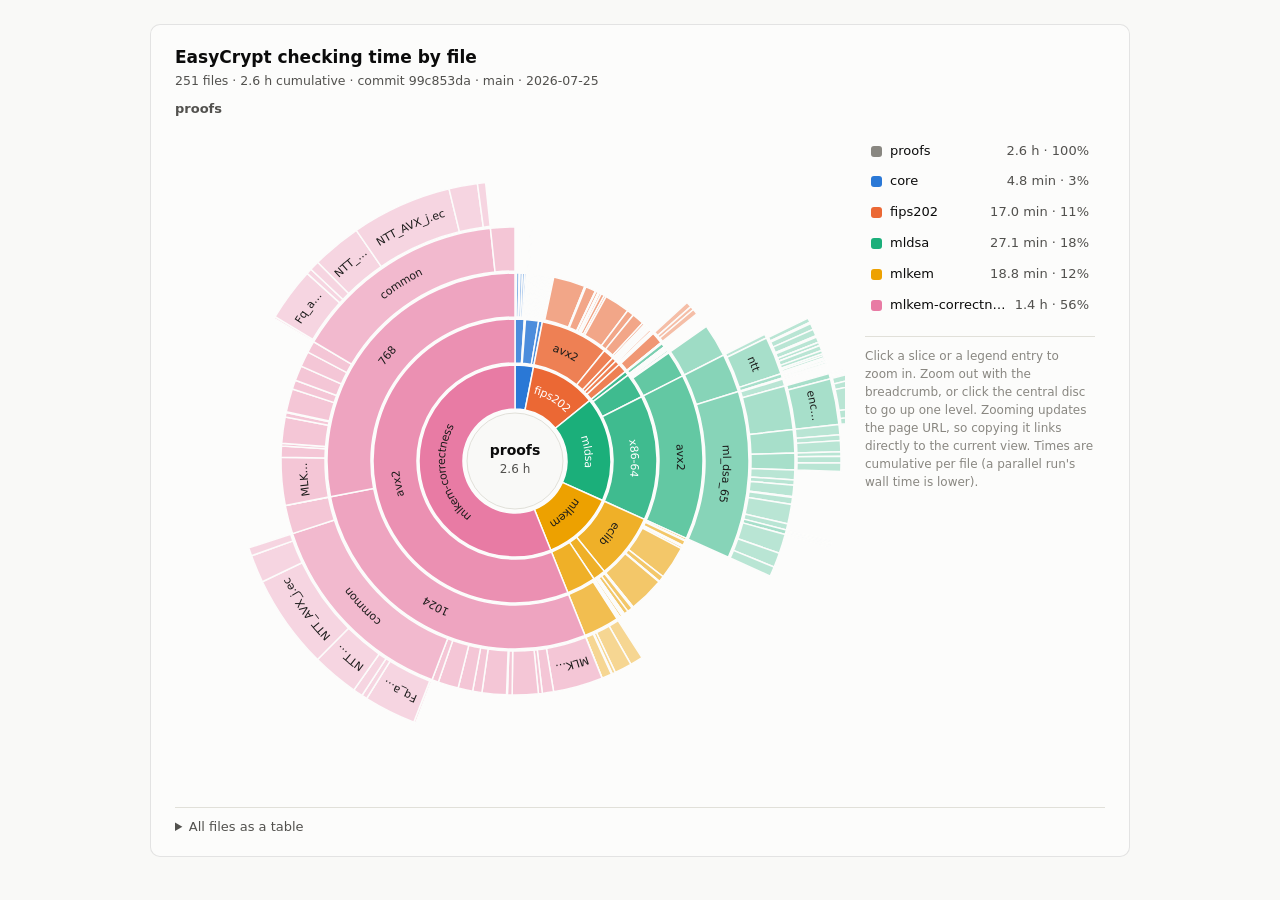
==== index.html @ 25457c64 "timing: center labels no longer block the click" ====
<!doctype html>
<html lang="en">
<head>
<meta charset="utf-8">
<meta name="viewport" content="width=device-width, initial-scale=1">
<title>EasyCrypt checking time</title>
<style>
  :root {
    color-scheme: light;
    --surface-1: #fcfcfb; --page: #f9f9f7;
    --text-primary: #0b0b0b; --text-secondary: #52514e; --muted: #898781;
    --hairline: #e1e0d9; --ring: rgba(11,11,11,.10);
  }
  @media (prefers-color-scheme: dark) {
    :root:where(:not([data-theme="light"])) {
      color-scheme: dark;
      --surface-1: #1a1a19; --page: #0d0d0d;
      --text-primary: #fff; --text-secondary: #c3c2b7; --muted: #898781;
      --hairline: #2c2c2a; --ring: rgba(255,255,255,.10);
    }
  }
  :root[data-theme="dark"] {
    color-scheme: dark;
    --surface-1: #1a1a19; --page: #0d0d0d;
    --text-primary: #fff; --text-secondary: #c3c2b7; --muted: #898781;
    --hairline: #2c2c2a; --ring: rgba(255,255,255,.10);
  }
  * { box-sizing: border-box; margin: 0; }
  body {
    background: var(--page); color: var(--text-primary);
    font: 14px/1.45 system-ui, -apple-system, "Segoe UI", sans-serif;
    padding: 24px; display: flex; flex-direction: column; align-items: center;
  }
  .card {
    background: var(--surface-1); border: 1px solid var(--ring);
    border-radius: 10px; padding: 20px 24px; max-width: 980px; width: 100%;
  }
  h1 { font-size: 17px; font-weight: 600; }
  .sub { color: var(--text-secondary); font-size: 12.5px; margin-top: 2px; }
  .layout { display: flex; gap: 20px; flex-wrap: wrap; align-items: flex-start;
            justify-content: center; margin-top: 12px; }
  #chart { flex: 1 1 560px; max-width: 660px; }
  svg { width: 100%; height: auto; display: block; }
  .legend { flex: 0 0 230px; display: flex; flex-direction: column; gap: 6px;
            font-size: 13px; margin-top: 8px; }
  .legend .row { display: flex; align-items: center; gap: 8px; cursor: pointer;
                 padding: 3px 6px; border-radius: 6px; }
  .legend .row:hover { background: color-mix(in srgb, var(--text-primary) 6%, transparent); }
  .legend .sw { width: 11px; height: 11px; border-radius: 3px; flex: none; }
  .legend .nm { flex: 1; color: var(--text-primary); overflow: hidden;
                text-overflow: ellipsis; white-space: nowrap; }
  .legend .tm { color: var(--text-secondary); font-variant-numeric: tabular-nums; }
  .legend .usage { color: var(--muted); font-size: 12px; margin-top: 12px;
                   line-height: 1.5; border-top: 1px solid var(--hairline);
                   padding-top: 10px; }
  #crumbs { font-size: 13px; margin-top: 10px; color: var(--muted); }
  #crumbs a { color: var(--text-primary); cursor: pointer; text-decoration: none; }
  #crumbs a:hover { text-decoration: underline; }
  #crumbs .here { color: var(--text-secondary); font-weight: 600; }
  #tip {
    position: fixed; pointer-events: none; display: none; z-index: 10;
    background: var(--surface-1); color: var(--text-primary);
    border: 1px solid var(--ring); border-radius: 8px;
    box-shadow: 0 4px 16px rgba(0,0,0,.18);
    padding: 7px 10px; font-size: 12.5px; max-width: 380px;
  }
  #tip .p { color: var(--text-secondary); word-break: break-all; }
  #tip .v { font-weight: 600; font-variant-numeric: tabular-nums; }
  path.arc { cursor: pointer; }
  path.arc:hover { filter: brightness(1.08); }
  text.albl { pointer-events: none; fill: #fff; font-size: 11px;
              dominant-baseline: central; }
  text.center-t { fill: var(--text-primary); font-weight: 600;
                  pointer-events: none; }
  text.center-s { fill: var(--text-secondary); font-size: 12px;
                  pointer-events: none; }
  details { margin-top: 16px; border-top: 1px solid var(--hairline); padding-top: 10px; }
  summary { cursor: pointer; color: var(--text-secondary); font-size: 13px; }
  table { border-collapse: collapse; margin-top: 8px; width: 100%; font-size: 12.5px; }
  th, td { text-align: left; padding: 3px 10px 3px 0; border-bottom: 1px solid var(--hairline); }
  th { color: var(--muted); font-weight: 500; }
  td.n { text-align: right; font-variant-numeric: tabular-nums; }
  th.n { text-align: right; }
</style>
</head>
<body>
<div class="card">
  <h1>EasyCrypt checking time by file</h1>
  <div class="sub" id="subtitle"></div>
  <div id="crumbs"></div>
  <div class="layout">
    <div id="chart"></div>
    <div class="legend" id="legend"></div>
  </div>
  <details><summary>All files as a table</summary>
    <table id="tbl"><thead><tr>
      <th>file</th><th class="n">seconds</th><th class="n">% of total</th>
    </tr></thead><tbody></tbody></table>
  </details>
</div>
<div id="tip"></div>
<script>
const DATA = {"meta": {"repo": "strub/jasmin-nist", "branch": "main", "commit": "99c853da", "run_id": 30148110527, "date": "2026-07-25T06:47:05Z", "files": 251, "total_seconds": 9237.4}, "tree": {"name": "proofs", "children": [{"name": "core", "children": [{"name": "eclib", "children": [{"name": "CircuitBindings.ec", "seconds": 7.3}, {"name": "CircuitBindingsExtra.ec", "seconds": 4.2}, {"name": "CoreUtils.ec", "seconds": 0.1}, {"name": "DistrExtra.ec", "seconds": 21.4}, {"name": "EclibExtra.ec", "seconds": 5.3}, {"name": "JArrayExtra.ec", "seconds": 1.2}, {"name": "JWordExtra.ec", "seconds": 18.8}, {"name": "JWordList.ec", "seconds": 17.7}, {"name": "JWord_extra.ec", "seconds": 14.5}, {"name": "ListExtra.ec", "seconds": 0.5}, {"name": "List_extra.ec", "seconds": 1.3}, {"name": "W16extra.ec", "seconds": 2.6}, {"name": "W8extra.ec", "seconds": 1.9}, {"name": "xof.ec", "seconds": 0.3}]}, {"name": "stdlib", "children": [{"name": "algebra", "children": [{"name": "MaxBigop.eca", "seconds": 0.5}, {"name": "PolyReduceZpCentered.ec", "seconds": 6.2}, {"name": "TypeWithBot.eca", "seconds": 0.1}, {"name": "ZModPCentered.ec", "seconds": 4.2}]}, {"name": "datatypes", "children": [{"name": "Nneg.ec", "seconds": 0.6}]}]}, {"name": "xarrays", "children": [{"name": "XArray1024.ec", "seconds": 5.4}, {"name": "XArray1088.ec", "seconds": 4.2}, {"name": "XArray1152.ec", "seconds": 3.4}, {"name": "XArray128.ec", "seconds": 6.0}, {"name": "XArray1408.ec", "seconds": 2.9}, {"name": "XArray1410.ec", "seconds": 4.7}, {"name": "XArray1536.ec", "seconds": 3.5}, {"name": "XArray1568.ec", "seconds": 4.2}, {"name": "XArray16.ec", "seconds": 5.1}, {"name": "XArray160.ec", "seconds": 5.9}, {"name": "XArray2048.ec", "seconds": 4.1}, {"name": "XArray24.ec", "seconds": 4.2}, {"name": "XArray25.ec", "seconds": 3.5}, {"name": "XArray256.ec", "seconds": 7.6}, {"name": "XArray32.ec", "seconds": 5.5}, {"name": "XArray320.ec", "seconds": 4.8}, {"name": "XArray384.ec", "seconds": 4.7}, {"name": "XArray4.ec", "seconds": 4.8}, {"name": "XArray40.ec", "seconds": 3.5}, {"name": "XArray416.ec", "seconds": 5.0}, {"name": "XArray48.ec", "seconds": 5.0}, {"name": "XArray5.ec", "seconds": 3.4}, {"name": "XArray5120.ec", "seconds": 2.9}, {"name": "XArray56.ec", "seconds": 4.0}, {"name": "XArray6.ec", "seconds": 3.3}, {"name": "XArray640.ec", "seconds": 4.7}, {"name": "XArray7.ec", "seconds": 3.4}, {"name": "XArray768.ec", "seconds": 5.4}, {"name": "XArray7680.ec", "seconds": 3.4}, {"name": "XArray8.ec", "seconds": 4.4}, {"name": "XArray960.ec", "seconds": 4.9}]}, {"name": "xwords", "children": [{"name": "XWord10.ec", "seconds": 3.2}, {"name": "XWord11.ec", "seconds": 3.6}, {"name": "XWord12.ec", "seconds": 3.6}, {"name": "XWord128.ec", "seconds": 3.4}, {"name": "XWord13.ec", "seconds": 3.4}, {"name": "XWord20.ec", "seconds": 3.5}, {"name": "XWord256.ec", "seconds": 3.4}, {"name": "XWord4.ec", "seconds": 3.5}, {"name": "XWord5.ec", "seconds": 3.5}, {"name": "XWord512.ec", "seconds": 4.8}, {"name": "XWord64.ec", "seconds": 3.4}]}]}, {"name": "fips202", "children": [{"name": "avx2", "children": [{"name": "Avx2_extra.ec", "seconds": 4.4}, {"name": "Keccak1600_avx2.ec", "seconds": 9.2}, {"name": "Keccak1600_avx2x4.ec", "seconds": 6.2}, {"name": "Keccak1600_fixedsizes_avx2.ec", "seconds": 253.3}, {"name": "Keccak1600_fixedsizes_avx2x4.ec", "seconds": 9.2}, {"name": "Keccak1600_updstate_avx2.ec", "seconds": 81.6}, {"name": "Keccak1600_updstate_avx2x4.ec", "seconds": 5.4}, {"name": "Keccakf1600_avx2.ec", "seconds": 18.9}, {"name": "Keccakf1600_avx2x4.ec", "seconds": 11.0}, {"name": "Keccakf1600_avx2x4_generic.ec", "seconds": 15.8}, {"name": "Keccakf1600_avx2x4_native.ec", "seconds": 26.6}, {"name": "Keccakf1600_avx2x4_orig.ec", "seconds": 16.4}, {"name": "kck_abs_bindings.ec", "seconds": 201.9}, {"name": "kck_bindings.ec", "seconds": 55.2}]}, {"name": "common", "children": [{"name": "Keccak1600_subreadwrite.ec", "seconds": 96.6}, {"name": "keccak_bindings.ec", "seconds": 18.6}]}, {"name": "extracted", "children": [{"name": "Keccak1600_Jazz.ec", "seconds": 2.2}, {"name": "Keccak1600_Jazz_ASIZE.ec", "seconds": 2.3}, {"name": "Keccak1600_fixedsizes_avx2_checkXtr.ec", "seconds": 8.9}, {"name": "Keccak1600_fixedsizes_avx2x4_checkXtr.ec", "seconds": 9.2}, {"name": "Keccak1600_fixedsizes_ref_checkXtr.ec", "seconds": 5.7}, {"name": "Keccak1600_subreadwrite_checkXtr.ec", "seconds": 3.7}, {"name": "Keccak1600_updstate_avx2_checkXtr.ec", "seconds": 5.8}, {"name": "Keccak1600_updstate_avx2x4_checkXtr.ec", "seconds": 7.7}]}, {"name": "ref", "children": [{"name": "Keccak1600_fixedsizes_ref.ec", "seconds": 5.7}, {"name": "Keccak1600_ref.ec", "seconds": 3.8}, {"name": "Keccakf1600.ec", "seconds": 2.9}, {"name": "Keccakf1600_basic.ec", "seconds": 16.0}, {"name": "Keccakf1600_opt.ec", "seconds": 10.1}, {"name": "Keccakf1600_ref.ec", "seconds": 10.1}]}, {"name": "spec", "children": [{"name": "FIPS202_Keccakf1600.ec", "seconds": 1.4}, {"name": "FIPS202_SHA3.ec", "seconds": 1.4}, {"name": "Keccak1600_arrays.ec", "seconds": 1.2}, {"name": "properties", "children": [{"name": "FIPS202_SHA3_Spec.ec", "seconds": 36.0}, {"name": "Keccak1600_Spec.ec", "seconds": 24.2}, {"name": "Keccakf1600_Spec.ec", "seconds": 34.1}]}]}]}, {"name": "mldsa", "children": [{"name": "eclib", "children": [{"name": "ArrayExtra.ec", "seconds": 1.1}, {"name": "CircuitBindings.ec", "seconds": 6.4}, {"name": "CoreUtils.ec", "seconds": 0.1}, {"name": "JArrayExtra.ec", "seconds": 1.1}, {"name": "JWordExtra.ec", "seconds": 32.9}, {"name": "ListExtra.ec", "seconds": 0.5}, {"name": "bindings.ec", "seconds": 3.3}, {"name": "xof.ec", "seconds": 0.3}]}, {"name": "spec", "children": [{"name": "Conversion.ec", "seconds": 4.2}, {"name": "GFq.ec", "seconds": 2.1}, {"name": "MLDSA.ec", "seconds": 4.4}, {"name": "MLDSA_SP.ec", "seconds": 3.8}, {"name": "MLDSA_W32_Rep.ec", "seconds": 6.9}, {"name": "Parameters.ec", "seconds": 2.0}, {"name": "Rq.ec", "seconds": 2.7}, {"name": "Sampling.ec", "seconds": 3.6}, {"name": "Serialization.ec", "seconds": 14.6}, {"name": "Symmetric.ec", "seconds": 3.5}, {"name": "VecMat.ec", "seconds": 5.9}, {"name": "properties", "children": [{"name": "ZqRounding.eca", "seconds": 210.7}]}]}, {"name": "x86-64", "children": [{"name": "avx2", "children": [{"name": "common", "children": [{"name": "avx2red.ec", "seconds": 21.9}, {"name": "ntt", "children": [{"name": "crspoly.ec", "seconds": 2.0}, {"name": "fnttalg.ec", "seconds": 20.7}, {"name": "fnttalgcorrect.ec", "seconds": 6.8}, {"name": "fnttcorrect.ec", "seconds": 28.2}, {"name": "inttalg.ec", "seconds": 31.1}, {"name": "inttalgcorrect.ec", "seconds": 7.0}, {"name": "inttcorrect.ec", "seconds": 24.6}, {"name": "listred.ec", "seconds": 0.9}, {"name": "nttalg.ec", "seconds": 15.2}, {"name": "nttlogspec.ec", "seconds": 0.7}, {"name": "nttpoly.ec", "seconds": 22.9}, {"name": "nttspec.ec", "seconds": 15.7}, {"name": "nttzetas.ec", "seconds": 9.0}, {"name": "pwmulcorrect.ec", "seconds": 10.1}, {"name": "pwmultest.ec", "seconds": 7.7}]}, {"name": "sample", "children": [{"name": "agree.ec", "seconds": 2.1}, {"name": "errshuffle.ec", "seconds": 7.4}, {"name": "prefixarray.ec", "seconds": 1.8}, {"name": "rejstream.ec", "seconds": 2.6}, {"name": "sha3x4.ec", "seconds": 7.5}, {"name": "warraypack.ec", "seconds": 1.8}]}]}, {"name": "ml_dsa_65", "children": [{"name": "arithmetic", "children": [{"name": "rounding.ec", "seconds": 6.1}]}, {"name": "column_vector.ec", "seconds": 38.0}, {"name": "common", "children": [{"name": "arithmetic", "children": [{"name": "common_invert_ntt.ec", "seconds": 6.1}, {"name": "common_modular.ec", "seconds": 6.3}, {"name": "common_ntt.ec", "seconds": 5.8}, {"name": "common_rounding.ec", "seconds": 6.2}]}, {"name": "encoding", "children": [{"name": "s1.ec", "seconds": 25.9}, {"name": "s2.ec", "seconds": 26.2}, {"name": "signature.ec", "seconds": 95.7}, {"name": "t0.ec", "seconds": 36.3}, {"name": "t1.ec", "seconds": 25.2}]}]}, {"name": "coresamplers", "children": [{"name": "Aexpand.ec", "seconds": 47.0}, {"name": "Mexpand.ec", "seconds": 26.3}, {"name": "Sexpand.ec", "seconds": 50.0}]}, {"name": "encoding", "children": [{"name": "commitment.ec", "seconds": 20.3}, {"name": "error_polynomial.ec", "seconds": 30.8}, {"name": "gamma1.ec", "seconds": 38.3}]}, {"name": "hashing.ec", "seconds": 52.2}, {"name": "hashing_4x.ec", "seconds": 27.6}, {"name": "keygen.ec", "seconds": 61.0}, {"name": "ml_dsa_65_avx2.ec", "seconds": 3.5}, {"name": "mldsa_65_prelude.ec", "seconds": 37.2}, {"name": "polynomial.ec", "seconds": 104.3}, {"name": "row_vector.ec", "seconds": 32.5}, {"name": "sample", "children": [{"name": "challenge.ec", "seconds": 6.1}, {"name": "error_vectors.ec", "seconds": 6.1}, {"name": "mask.ec", "seconds": 6.1}, {"name": "matrix_A.ec", "seconds": 6.0}]}, {"name": "sign.ec", "seconds": 103.7}, {"name": "sign_norm_checks.ec", "seconds": 77.3}, {"name": "verify.ec", "seconds": 52.0}]}]}]}]}, {"name": "mlkem", "children": [{"name": "eclib", "children": [{"name": "AVX2_Ops.ec", "seconds": 17.5}, {"name": "Fastexp.ec", "seconds": 1.3}, {"name": "For.ec", "seconds": 1.1}, {"name": "IntDiv_extra.ec", "seconds": 2.6}, {"name": "Jcheck.ec", "seconds": 0.8}, {"name": "MLKEMFCLib.ec", "seconds": 38.7}, {"name": "Montgomery.ec", "seconds": 12.4}, {"name": "Montgomery16.ec", "seconds": 15.6}, {"name": "NTTAlgebra.ec", "seconds": 262.1}, {"name": "NTT_Fq.ec", "seconds": 46.4}, {"name": "barrett_mlkem_general.ec", "seconds": 2.3}, {"name": "mlkem_bindings.ec", "seconds": 3.4}, {"name": "mlkem_filters.ec", "seconds": 282.0}]}, {"name": "security", "children": [{"name": "FLPRG.eca", "seconds": 0.1}, {"name": "FO_MLKEM.ec", "seconds": 12.1}, {"name": "FO_TT.ec", "seconds": 41.4}, {"name": "FO_UU.ec", "seconds": 34.0}, {"name": "KEM_ROM.ec", "seconds": 1.0}, {"name": "MLWE.ec", "seconds": 8.1}, {"name": "MLWE_PKE.ec", "seconds": 11.0}, {"name": "MLWE_PKE_Basic.ec", "seconds": 4.2}, {"name": "MLWE_PKE_Hash.ec", "seconds": 17.9}, {"name": "PKE_ROM.ec", "seconds": 2.5}]}, {"name": "spec", "children": [{"name": "GFq.ec", "seconds": 0.8}, {"name": "KPKE.ec", "seconds": 3.0}, {"name": "MLKEM.ec", "seconds": 3.1}, {"name": "Parameters.ec", "seconds": 0.7}, {"name": "Rq.ec", "seconds": 3.2}, {"name": "Sampling.ec", "seconds": 3.0}, {"name": "Serialization.ec", "seconds": 3.2}, {"name": "Symmetric.ec", "seconds": 3.0}, {"name": "VecMat.ec", "seconds": 4.4}, {"name": "properties", "children": [{"name": "Correctness.ec", "seconds": 81.7}, {"name": "EncDecCorrectness.ec", "seconds": 110.6}, {"name": "InnerPKE_Op.ec", "seconds": 20.8}, {"name": "MLKEMLib.ec", "seconds": 6.1}, {"name": "MLKEMSecurity.ec", "seconds": 63.1}]}]}]}, {"name": "mlkem-correctness", "children": [{"name": "avx2", "children": [{"name": "1024", "children": [{"name": "MLKEM1024_prelude.ec", "seconds": 0.4}, {"name": "MLKEM_InnerPKE_avx2_new.ec", "seconds": 316.7}, {"name": "MLKEM_KEM_avx2.ec", "seconds": 71.8}, {"name": "MLKEM_PolyVec_avx2.ec", "seconds": 24.6}, {"name": "MLKEM_PolyVec_avx2_circuit.ec", "seconds": 165.5}, {"name": "MLKEM_Poly_avx2_circuit_1024.ec", "seconds": 30.1}, {"name": "MLKEM_W16_Rep.ec", "seconds": 5.2}, {"name": "MLKEM_avx2_equivs.ec", "seconds": 0.1}, {"name": "MLKEM_genmatrix_avx2.ec", "seconds": 155.4}, {"name": "MLKEM_getnoise_avx2.ec", "seconds": 59.0}, {"name": "MLKEM_keccak_avx2.ec", "seconds": 93.5}, {"name": "NTT_avx2.ec", "seconds": 129.4}, {"name": "circuit_sem_1024.ec", "seconds": 42.5}, {"name": "common", "children": [{"name": "Fq.ec", "seconds": 10.3}, {"name": "Fq_avx2.ec", "seconds": 277.1}, {"name": "MLKEM_Poly_avx2.ec", "seconds": 29.6}, {"name": "MLKEM_Poly_avx2_circuit.ec", "seconds": 51.3}, {"name": "NTT_AVX_Fq.ec", "seconds": 249.4}, {"name": "NTT_AVX_j.ec", "seconds": 503.3}, {"name": "NTT_avx2_poly.ec", "seconds": 147.6}, {"name": "circuit_semantics.ec", "seconds": 43.7}]}, {"name": "mlkem_filters_bridge.ec", "seconds": 182.6}]}, {"name": "768", "children": [{"name": "MLKEM768_prelude.ec", "seconds": 0.4}, {"name": "MLKEM_InnerPKE_avx2_new.ec", "seconds": 304.0}, {"name": "MLKEM_KEM_avx2.ec", "seconds": 71.8}, {"name": "MLKEM_PolyVec_avx2.ec", "seconds": 16.7}, {"name": "MLKEM_PolyVec_avx2_circuit.ec", "seconds": 166.6}, {"name": "MLKEM_Poly_avx2_circuit_768.ec", "seconds": 28.5}, {"name": "MLKEM_W16_Rep.ec", "seconds": 5.1}, {"name": "MLKEM_avx2_equivs.ec", "seconds": 0.1}, {"name": "MLKEM_genmatrix_avx2.ec", "seconds": 147.5}, {"name": "MLKEM_getnoise_avx2.ec", "seconds": 58.3}, {"name": "MLKEM_keccak_avx2.ec", "seconds": 96.4}, {"name": "NTT_avx2.ec", "seconds": 97.9}, {"name": "circuit_sem_768.ec", "seconds": 74.3}, {"name": "common", "children": [{"name": "Fq.ec", "seconds": 10.2}, {"name": "Fq_avx2.ec", "seconds": 283.1}, {"name": "MLKEM_Poly_avx2.ec", "seconds": 29.1}, {"name": "MLKEM_Poly_avx2_circuit.ec", "seconds": 51.4}, {"name": "NTT_AVX_Fq.ec", "seconds": 263.4}, {"name": "NTT_AVX_j.ec", "seconds": 536.2}, {"name": "NTT_avx2_poly.ec", "seconds": 151.8}, {"name": "circuit_semantics.ec", "seconds": 43.3}]}, {"name": "mlkem_filters_bridge.ec", "seconds": 154.6}]}]}]}]}};

/* ---- palette: categorical slot per top-level directory (validated) ---- */
const LIGHT = ["#2a78d6", "#eb6834", "#1baf7a", "#eda100", "#e87ba4",
               "#008300", "#4a3aa7", "#e34948"];
const DARK  = ["#3987e5", "#d95926", "#199e70", "#c98500", "#d55181",
               "#008300", "#9085e9", "#e66767"];
const isDark = () => {
  const t = document.documentElement.dataset.theme;
  if (t) return t === "dark";
  return matchMedia("(prefers-color-scheme: dark)").matches;
};

/* ---- hierarchy ---- */
function annotate(node, depth, path) {
  node.depth = depth;
  node.path = path;
  if (node.children) {
    node.seconds = 0;
    for (const c of node.children)
      node.seconds += annotate(c, depth + 1, path ? path + "/" + c.name : c.name).seconds;
  }
  return node;
}
const root = annotate(DATA.tree, 0, "");
const families = root.children.map(c => c.name);
const famColor = name => {
  const pal = isDark() ? DARK : LIGHT;
  return pal[families.indexOf(name) % pal.length];
};

/* shade a hex toward the surface by t in [0,1] (depth fade) */
function shade(hex, t) {
  const s = isDark() ? [26, 26, 25] : [252, 252, 251];
  const c = [1, 3, 5].map(i => parseInt(hex.slice(i, i + 2), 16));
  return "#" + c.map((v, i) =>
    Math.round(v + (s[i] - v) * t).toString(16).padStart(2, "0")).join("");
}

/* label ink for a given arc fill: dark on pale, white on saturated */
function inkFor(hex) {
  const [r, g, b] = [1, 3, 5].map(i => parseInt(hex.slice(i, i + 2), 16));
  return 0.299 * r + 0.587 * g + 0.114 * b > 150 ? "#1a1a19" : "#ffffff";
}

/* ---- layout ---- */
const W = 660, CX = W / 2, R0 = 52, RING = 46;
let zoomRoot = root;

/* zooming goes through the URL hash: #<path> deep-links a sub-category,
   and back/forward navigate the zoom history */
function zoomTo(node) {
  const target = node === root ? "" : node.path;
  if (decodeURIComponent(location.hash.replace(/^#/, "")) === target) return;
  location.hash = target;   /* fires hashchange, which renders */
}
function applyHash() {
  const h = decodeURIComponent(location.hash.replace(/^#/, ""));
  let node = root;
  if (h)
    for (const seg of h.split("/")) {
      const next = (node.children || []).find(k => k.name === seg);
      if (!next) { node = root; break; }
      node = next;
    }
  zoomRoot = node.children ? node : root;
  render();
}
window.addEventListener("hashchange", applyHash);
let maxDepth = 0;
(function md(n) { maxDepth = Math.max(maxDepth, n.depth); (n.children || []).forEach(md); })(root);

function fmt(s) {
  if (s >= 3600) return (s / 3600).toFixed(1) + " h";
  if (s >= 60) return (s / 60).toFixed(1) + " min";
  return s.toFixed(1) + " s";
}

function arcPath(a0, a1, r0, r1) {
  const p = (a, r) => [CX + r * Math.sin(a), CX - r * Math.cos(a)];
  const large = a1 - a0 > Math.PI ? 1 : 0;
  const [x0, y0] = p(a0, r0), [x1, y1] = p(a1, r0),
        [x2, y2] = p(a1, r1), [x3, y3] = p(a0, r1);
  return `M${x0},${y0}A${r0},${r0} 0 ${large} 1 ${x1},${y1}` +
         `L${x2},${y2}A${r1},${r1} 0 ${large} 0 ${x3},${y3}Z`;
}

const svgNS = "http://www.w3.org/2000/svg";
const el = (t, at) => {
  const e = document.createElementNS(svgNS, t);
  for (const k in at) e.setAttribute(k, at[k]);
  return e;
};

function render() {
  const chart = document.getElementById("chart");
  chart.innerHTML = "";
  const H = W;
  const svg = el("svg", { viewBox: `0 0 ${W} ${H}`, role: "img",
                          "aria-label": "sunburst of checking time" });

  let labelId = 0;
  const labels = [];
  const tip = document.getElementById("tip");
  const total = root.seconds, zTotal = zoomRoot.seconds;

  function famOf(n) {
    let p = n.path.split("/")[0];
    return p || n.name;
  }

  function draw(node, a0, a1, ring) {
    if (node !== zoomRoot) {
      const r0 = R0 + ring * RING, r1 = r0 + RING - 2;
      const base = famColor(famOf(node));
      const rel = node.depth - zoomRoot.depth;
      const t = Math.min(0.62, 0.16 * (rel - 1));
      const fill = node.children ? shade(base, t) : shade(base, Math.min(0.7, t + 0.10));
      const path = el("path", {
        d: arcPath(a0, a1, r0, r1), fill, class: "arc",
        stroke: "var(--surface-1)", "stroke-width": "1.5",
      });
      path.addEventListener("mousemove", ev => {
        tip.style.display = "block";
        tip.style.left = Math.min(innerWidth - 380, ev.clientX + 14) + "px";
        tip.style.top = (ev.clientY + 14) + "px";
        tip.innerHTML =
          `<div class="p">${node.path}${node.children ? "/" : ""}</div>` +
          `<div><span class="v">${fmt(node.seconds)}</span>` +
          ` — ${(100 * node.seconds / total).toFixed(1)}% of total` +
          (zoomRoot !== root ? `, ${(100 * node.seconds / zTotal).toFixed(1)}% of ${zoomRoot.name}` : "") +
          `</div>`;
      });
      path.addEventListener("mouseleave", () => tip.style.display = "none");
      path.addEventListener("click", () => {
        if (node.children) zoomTo(node);
      });
      svg.appendChild(path);

      /* direct label following the arc's curve, one consistent (clockwise)
         reading direction for every label (directories and files alike) */
      const span = a1 - a0, rm = (r0 + r1) / 2, arcLen = span * rm;
      if (arcLen > 34) {
        const p = (a, r) => [CX + r * Math.sin(a), CX - r * Math.cos(a)];
        const large = span > Math.PI ? 1 : 0;
        const [xs, ys] = p(a0, rm);
        const [xe, ye] = p(a1, rm);
        const id = "lbl" + (labelId++);
        const guide = el("path", {
          id, fill: "none",
          d: `M${xs},${ys}A${rm},${rm} 0 ${large} 1 ${xe},${ye}`,
        });
        svg.appendChild(guide);
        const txt = el("text", { class: "albl" });
        txt.style.fill = inkFor(fill);
        const tp = el("textPath", { href: "#" + id, startOffset: "50%",
                                    "text-anchor": "middle" });
        tp.textContent = node.name;
        txt.appendChild(tp);
        svg.appendChild(txt);
        labels.push({ txt, tp, name: node.name, room: arcLen - 8 });
      }
    }
    if (node.children) {
      let a = a0;
      for (const c of node.children) {
        const sw = (a1 - a0) * (c.seconds / node.seconds || 0);
        draw(c, a, a + sw, node === zoomRoot ? 0 : ring + 1);
        a += sw;
      }
    }
  }
  draw(zoomRoot, 0, 2 * Math.PI, -1);

  /* center: current root + zoom out */
  const c = el("circle", { cx: CX, cy: CX, r: R0 - 4, fill: "var(--page)",
                           stroke: "var(--hairline)" });
  c.style.cursor = zoomRoot === root ? "default" : "pointer";
  c.addEventListener("click", () => {
    if (zoomRoot !== root) {
      let up = root;
      const parts = zoomRoot.path.split("/"); parts.pop();
      for (const p of parts) up = up.children.find(k => k.name === p) || up;
      zoomTo(zoomRoot.path.includes("/") ? up : root);
    }
  });
  svg.appendChild(c);
  const t1 = el("text", { x: CX, y: CX - 6, class: "center-t", "text-anchor": "middle" });
  t1.textContent = zoomRoot.name;
  const t2 = el("text", { x: CX, y: CX + 12, class: "center-s", "text-anchor": "middle" });
  t2.textContent = fmt(zoomRoot.seconds);
  svg.appendChild(t1); svg.appendChild(t2);

  chart.appendChild(svg);

  /* fit pass: measure each label on its arc; trim to fit, drop if hopeless */
  for (const { txt, tp, name, room } of labels) {
    if (txt.getComputedTextLength() <= room) continue;
    let n = name.length;
    while (n > 2) {
      n--;
      tp.textContent = name.slice(0, n) + "…";
      if (txt.getComputedTextLength() <= room) break;
    }
    if (n <= 2) txt.remove();
  }

  /* breadcrumb: every ancestor is clickable */
  const cr = document.getElementById("crumbs");
  cr.innerHTML = "";
  const trail = [root];
  if (zoomRoot !== root) {
    let node = root;
    for (const p of zoomRoot.path.split("/")) {
      node = node.children.find(k => k.name === p);
      if (!node) break;
      trail.push(node);
    }
  }
  trail.forEach((node, i) => {
    if (i) cr.appendChild(document.createTextNode(" / "));
    if (node === zoomRoot) {
      const sp = document.createElement("span");
      sp.className = "here";
      sp.textContent = node.name;
      cr.appendChild(sp);
    } else {
      const a = document.createElement("a");
      a.textContent = node.name;
      a.addEventListener("click", () => zoomTo(node));
      cr.appendChild(a);
    }
  });

  /* legend */
  const lg = document.getElementById("legend");
  lg.innerHTML = "";
  {
    const row = document.createElement("div"); row.className = "row";
    row.innerHTML =
      `<span class="sw" style="background:var(--muted)"></span>` +
      `<span class="nm">${root.name}</span>` +
      `<span class="tm">${fmt(root.seconds)} · 100%</span>`;
    row.addEventListener("click", () => zoomTo(root));
    lg.appendChild(row);
  }
  for (const f of root.children) {
    const row = document.createElement("div"); row.className = "row";
    row.innerHTML =
      `<span class="sw" style="background:${famColor(f.name)}"></span>` +
      `<span class="nm">${f.name}</span>` +
      `<span class="tm">${fmt(f.seconds)} · ${(100 * f.seconds / total).toFixed(0)}%</span>`;
    row.addEventListener("click", () => zoomTo(f));
    lg.appendChild(row);
  }
  const usage = document.createElement("div");
  usage.className = "usage";
  usage.textContent =
    "Click a slice or a legend entry to zoom in. Zoom out with the " +
    "breadcrumb, or click the central disc to go up one level. Zooming " +
    "updates the page URL, so copying it links directly to the current " +
    "view. Times are cumulative per file (a parallel run's wall time is " +
    "lower).";
  lg.appendChild(usage);
}

/* subtitle from meta */
(function () {
  const m = DATA.meta || {};
  const bits = [];
  if (m.commit) bits.push(`commit ${m.commit}`);
  if (m.branch) bits.push(m.branch);
  if (m.date) bits.push(m.date.slice(0, 10));
  const n = (function cnt(x) {
    return x.children ? x.children.reduce((a, c) => a + cnt(c), 0) : 1; })(root);
  document.getElementById("subtitle").textContent =
    `${n} files · ${fmt(root.seconds)} cumulative` +
    (bits.length ? ` · ${bits.join(" · ")}` : "");
})();

/* table view (accessibility relief for low-contrast slots) */
(function () {
  const rows = [];
  (function walk(n) {
    if (n.children) n.children.forEach(walk);
    else rows.push(n);
  })(root);
  rows.sort((a, b) => b.seconds - a.seconds);
  const tb = document.querySelector("#tbl tbody");
  for (const r of rows) {
    const tr = document.createElement("tr");
    tr.innerHTML = `<td>${r.path}</td><td class="n">${r.seconds.toFixed(1)}</td>` +
                   `<td class="n">${(100 * r.seconds / root.seconds).toFixed(2)}</td>`;
    tb.appendChild(tr);
  }
})();

applyHash();
matchMedia("(prefers-color-scheme: dark)").addEventListener("change", render);
new MutationObserver(render).observe(document.documentElement,
  { attributes: true, attributeFilter: ["data-theme"] });
</script>
</body>
</html>
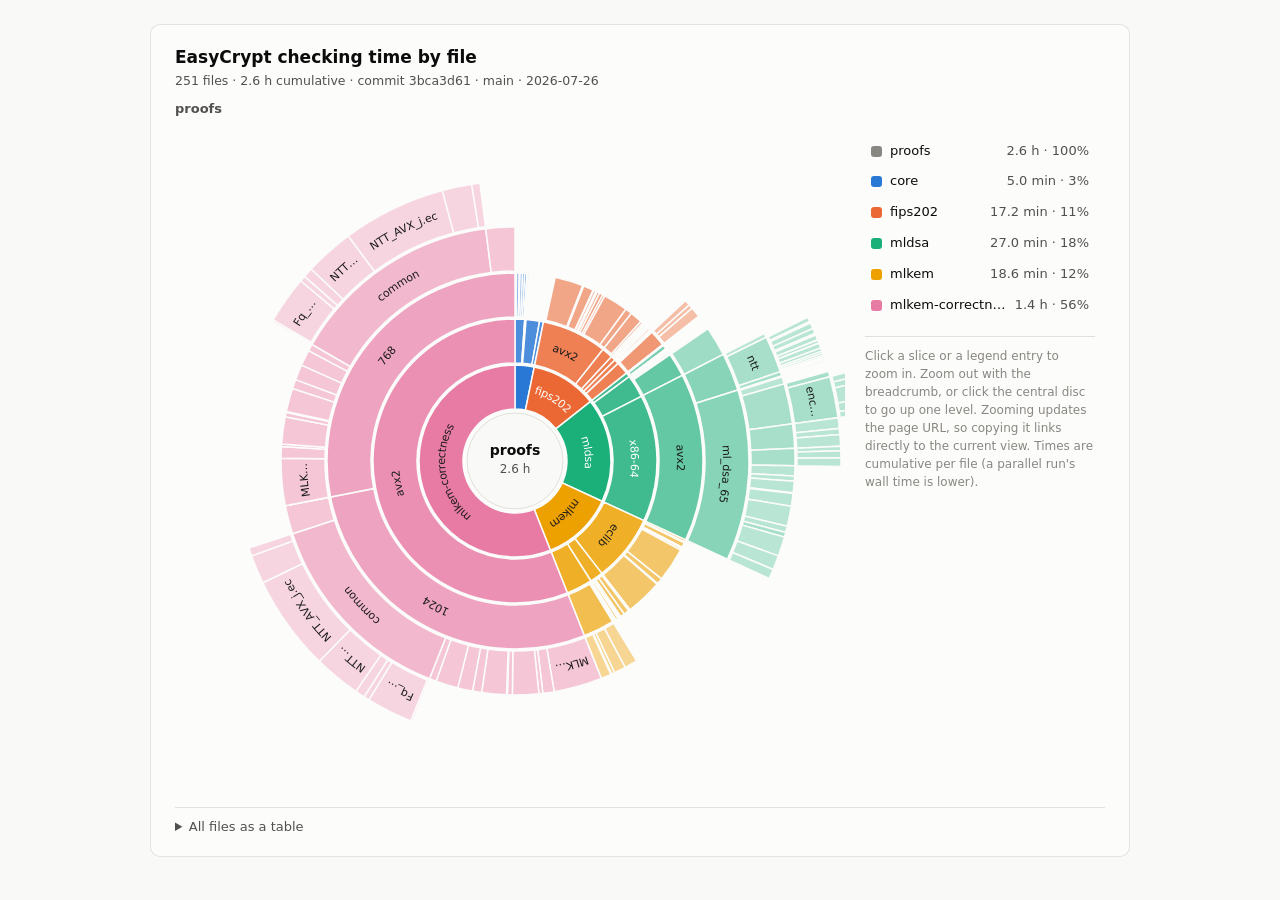
==== commit faa3aaf4: "timing: 3bca3d610738bcf066c5def67ead6c4f5249fcb1" ====
--- a/index.html
+++ b/index.html
@@ -100,7 +100,7 @@
 </div>
 <div id="tip"></div>
 <script>
-const DATA = {"meta": {"repo": "strub/jasmin-nist", "branch": "main", "commit": "99c853da", "run_id": 30148110527, "date": "2026-07-25T06:47:05Z", "files": 251, "total_seconds": 9237.4}, "tree": {"name": "proofs", "children": [{"name": "core", "children": [{"name": "eclib", "children": [{"name": "CircuitBindings.ec", "seconds": 7.3}, {"name": "CircuitBindingsExtra.ec", "seconds": 4.2}, {"name": "CoreUtils.ec", "seconds": 0.1}, {"name": "DistrExtra.ec", "seconds": 21.4}, {"name": "EclibExtra.ec", "seconds": 5.3}, {"name": "JArrayExtra.ec", "seconds": 1.2}, {"name": "JWordExtra.ec", "seconds": 18.8}, {"name": "JWordList.ec", "seconds": 17.7}, {"name": "JWord_extra.ec", "seconds": 14.5}, {"name": "ListExtra.ec", "seconds": 0.5}, {"name": "List_extra.ec", "seconds": 1.3}, {"name": "W16extra.ec", "seconds": 2.6}, {"name": "W8extra.ec", "seconds": 1.9}, {"name": "xof.ec", "seconds": 0.3}]}, {"name": "stdlib", "children": [{"name": "algebra", "children": [{"name": "MaxBigop.eca", "seconds": 0.5}, {"name": "PolyReduceZpCentered.ec", "seconds": 6.2}, {"name": "TypeWithBot.eca", "seconds": 0.1}, {"name": "ZModPCentered.ec", "seconds": 4.2}]}, {"name": "datatypes", "children": [{"name": "Nneg.ec", "seconds": 0.6}]}]}, {"name": "xarrays", "children": [{"name": "XArray1024.ec", "seconds": 5.4}, {"name": "XArray1088.ec", "seconds": 4.2}, {"name": "XArray1152.ec", "seconds": 3.4}, {"name": "XArray128.ec", "seconds": 6.0}, {"name": "XArray1408.ec", "seconds": 2.9}, {"name": "XArray1410.ec", "seconds": 4.7}, {"name": "XArray1536.ec", "seconds": 3.5}, {"name": "XArray1568.ec", "seconds": 4.2}, {"name": "XArray16.ec", "seconds": 5.1}, {"name": "XArray160.ec", "seconds": 5.9}, {"name": "XArray2048.ec", "seconds": 4.1}, {"name": "XArray24.ec", "seconds": 4.2}, {"name": "XArray25.ec", "seconds": 3.5}, {"name": "XArray256.ec", "seconds": 7.6}, {"name": "XArray32.ec", "seconds": 5.5}, {"name": "XArray320.ec", "seconds": 4.8}, {"name": "XArray384.ec", "seconds": 4.7}, {"name": "XArray4.ec", "seconds": 4.8}, {"name": "XArray40.ec", "seconds": 3.5}, {"name": "XArray416.ec", "seconds": 5.0}, {"name": "XArray48.ec", "seconds": 5.0}, {"name": "XArray5.ec", "seconds": 3.4}, {"name": "XArray5120.ec", "seconds": 2.9}, {"name": "XArray56.ec", "seconds": 4.0}, {"name": "XArray6.ec", "seconds": 3.3}, {"name": "XArray640.ec", "seconds": 4.7}, {"name": "XArray7.ec", "seconds": 3.4}, {"name": "XArray768.ec", "seconds": 5.4}, {"name": "XArray7680.ec", "seconds": 3.4}, {"name": "XArray8.ec", "seconds": 4.4}, {"name": "XArray960.ec", "seconds": 4.9}]}, {"name": "xwords", "children": [{"name": "XWord10.ec", "seconds": 3.2}, {"name": "XWord11.ec", "seconds": 3.6}, {"name": "XWord12.ec", "seconds": 3.6}, {"name": "XWord128.ec", "seconds": 3.4}, {"name": "XWord13.ec", "seconds": 3.4}, {"name": "XWord20.ec", "seconds": 3.5}, {"name": "XWord256.ec", "seconds": 3.4}, {"name": "XWord4.ec", "seconds": 3.5}, {"name": "XWord5.ec", "seconds": 3.5}, {"name": "XWord512.ec", "seconds": 4.8}, {"name": "XWord64.ec", "seconds": 3.4}]}]}, {"name": "fips202", "children": [{"name": "avx2", "children": [{"name": "Avx2_extra.ec", "seconds": 4.4}, {"name": "Keccak1600_avx2.ec", "seconds": 9.2}, {"name": "Keccak1600_avx2x4.ec", "seconds": 6.2}, {"name": "Keccak1600_fixedsizes_avx2.ec", "seconds": 253.3}, {"name": "Keccak1600_fixedsizes_avx2x4.ec", "seconds": 9.2}, {"name": "Keccak1600_updstate_avx2.ec", "seconds": 81.6}, {"name": "Keccak1600_updstate_avx2x4.ec", "seconds": 5.4}, {"name": "Keccakf1600_avx2.ec", "seconds": 18.9}, {"name": "Keccakf1600_avx2x4.ec", "seconds": 11.0}, {"name": "Keccakf1600_avx2x4_generic.ec", "seconds": 15.8}, {"name": "Keccakf1600_avx2x4_native.ec", "seconds": 26.6}, {"name": "Keccakf1600_avx2x4_orig.ec", "seconds": 16.4}, {"name": "kck_abs_bindings.ec", "seconds": 201.9}, {"name": "kck_bindings.ec", "seconds": 55.2}]}, {"name": "common", "children": [{"name": "Keccak1600_subreadwrite.ec", "seconds": 96.6}, {"name": "keccak_bindings.ec", "seconds": 18.6}]}, {"name": "extracted", "children": [{"name": "Keccak1600_Jazz.ec", "seconds": 2.2}, {"name": "Keccak1600_Jazz_ASIZE.ec", "seconds": 2.3}, {"name": "Keccak1600_fixedsizes_avx2_checkXtr.ec", "seconds": 8.9}, {"name": "Keccak1600_fixedsizes_avx2x4_checkXtr.ec", "seconds": 9.2}, {"name": "Keccak1600_fixedsizes_ref_checkXtr.ec", "seconds": 5.7}, {"name": "Keccak1600_subreadwrite_checkXtr.ec", "seconds": 3.7}, {"name": "Keccak1600_updstate_avx2_checkXtr.ec", "seconds": 5.8}, {"name": "Keccak1600_updstate_avx2x4_checkXtr.ec", "seconds": 7.7}]}, {"name": "ref", "children": [{"name": "Keccak1600_fixedsizes_ref.ec", "seconds": 5.7}, {"name": "Keccak1600_ref.ec", "seconds": 3.8}, {"name": "Keccakf1600.ec", "seconds": 2.9}, {"name": "Keccakf1600_basic.ec", "seconds": 16.0}, {"name": "Keccakf1600_opt.ec", "seconds": 10.1}, {"name": "Keccakf1600_ref.ec", "seconds": 10.1}]}, {"name": "spec", "children": [{"name": "FIPS202_Keccakf1600.ec", "seconds": 1.4}, {"name": "FIPS202_SHA3.ec", "seconds": 1.4}, {"name": "Keccak1600_arrays.ec", "seconds": 1.2}, {"name": "properties", "children": [{"name": "FIPS202_SHA3_Spec.ec", "seconds": 36.0}, {"name": "Keccak1600_Spec.ec", "seconds": 24.2}, {"name": "Keccakf1600_Spec.ec", "seconds": 34.1}]}]}]}, {"name": "mldsa", "children": [{"name": "eclib", "children": [{"name": "ArrayExtra.ec", "seconds": 1.1}, {"name": "CircuitBindings.ec", "seconds": 6.4}, {"name": "CoreUtils.ec", "seconds": 0.1}, {"name": "JArrayExtra.ec", "seconds": 1.1}, {"name": "JWordExtra.ec", "seconds": 32.9}, {"name": "ListExtra.ec", "seconds": 0.5}, {"name": "bindings.ec", "seconds": 3.3}, {"name": "xof.ec", "seconds": 0.3}]}, {"name": "spec", "children": [{"name": "Conversion.ec", "seconds": 4.2}, {"name": "GFq.ec", "seconds": 2.1}, {"name": "MLDSA.ec", "seconds": 4.4}, {"name": "MLDSA_SP.ec", "seconds": 3.8}, {"name": "MLDSA_W32_Rep.ec", "seconds": 6.9}, {"name": "Parameters.ec", "seconds": 2.0}, {"name": "Rq.ec", "seconds": 2.7}, {"name": "Sampling.ec", "seconds": 3.6}, {"name": "Serialization.ec", "seconds": 14.6}, {"name": "Symmetric.ec", "seconds": 3.5}, {"name": "VecMat.ec", "seconds": 5.9}, {"name": "properties", "children": [{"name": "ZqRounding.eca", "seconds": 210.7}]}]}, {"name": "x86-64", "children": [{"name": "avx2", "children": [{"name": "common", "children": [{"name": "avx2red.ec", "seconds": 21.9}, {"name": "ntt", "children": [{"name": "crspoly.ec", "seconds": 2.0}, {"name": "fnttalg.ec", "seconds": 20.7}, {"name": "fnttalgcorrect.ec", "seconds": 6.8}, {"name": "fnttcorrect.ec", "seconds": 28.2}, {"name": "inttalg.ec", "seconds": 31.1}, {"name": "inttalgcorrect.ec", "seconds": 7.0}, {"name": "inttcorrect.ec", "seconds": 24.6}, {"name": "listred.ec", "seconds": 0.9}, {"name": "nttalg.ec", "seconds": 15.2}, {"name": "nttlogspec.ec", "seconds": 0.7}, {"name": "nttpoly.ec", "seconds": 22.9}, {"name": "nttspec.ec", "seconds": 15.7}, {"name": "nttzetas.ec", "seconds": 9.0}, {"name": "pwmulcorrect.ec", "seconds": 10.1}, {"name": "pwmultest.ec", "seconds": 7.7}]}, {"name": "sample", "children": [{"name": "agree.ec", "seconds": 2.1}, {"name": "errshuffle.ec", "seconds": 7.4}, {"name": "prefixarray.ec", "seconds": 1.8}, {"name": "rejstream.ec", "seconds": 2.6}, {"name": "sha3x4.ec", "seconds": 7.5}, {"name": "warraypack.ec", "seconds": 1.8}]}]}, {"name": "ml_dsa_65", "children": [{"name": "arithmetic", "children": [{"name": "rounding.ec", "seconds": 6.1}]}, {"name": "column_vector.ec", "seconds": 38.0}, {"name": "common", "children": [{"name": "arithmetic", "children": [{"name": "common_invert_ntt.ec", "seconds": 6.1}, {"name": "common_modular.ec", "seconds": 6.3}, {"name": "common_ntt.ec", "seconds": 5.8}, {"name": "common_rounding.ec", "seconds": 6.2}]}, {"name": "encoding", "children": [{"name": "s1.ec", "seconds": 25.9}, {"name": "s2.ec", "seconds": 26.2}, {"name": "signature.ec", "seconds": 95.7}, {"name": "t0.ec", "seconds": 36.3}, {"name": "t1.ec", "seconds": 25.2}]}]}, {"name": "coresamplers", "children": [{"name": "Aexpand.ec", "seconds": 47.0}, {"name": "Mexpand.ec", "seconds": 26.3}, {"name": "Sexpand.ec", "seconds": 50.0}]}, {"name": "encoding", "children": [{"name": "commitment.ec", "seconds": 20.3}, {"name": "error_polynomial.ec", "seconds": 30.8}, {"name": "gamma1.ec", "seconds": 38.3}]}, {"name": "hashing.ec", "seconds": 52.2}, {"name": "hashing_4x.ec", "seconds": 27.6}, {"name": "keygen.ec", "seconds": 61.0}, {"name": "ml_dsa_65_avx2.ec", "seconds": 3.5}, {"name": "mldsa_65_prelude.ec", "seconds": 37.2}, {"name": "polynomial.ec", "seconds": 104.3}, {"name": "row_vector.ec", "seconds": 32.5}, {"name": "sample", "children": [{"name": "challenge.ec", "seconds": 6.1}, {"name": "error_vectors.ec", "seconds": 6.1}, {"name": "mask.ec", "seconds": 6.1}, {"name": "matrix_A.ec", "seconds": 6.0}]}, {"name": "sign.ec", "seconds": 103.7}, {"name": "sign_norm_checks.ec", "seconds": 77.3}, {"name": "verify.ec", "seconds": 52.0}]}]}]}]}, {"name": "mlkem", "children": [{"name": "eclib", "children": [{"name": "AVX2_Ops.ec", "seconds": 17.5}, {"name": "Fastexp.ec", "seconds": 1.3}, {"name": "For.ec", "seconds": 1.1}, {"name": "IntDiv_extra.ec", "seconds": 2.6}, {"name": "Jcheck.ec", "seconds": 0.8}, {"name": "MLKEMFCLib.ec", "seconds": 38.7}, {"name": "Montgomery.ec", "seconds": 12.4}, {"name": "Montgomery16.ec", "seconds": 15.6}, {"name": "NTTAlgebra.ec", "seconds": 262.1}, {"name": "NTT_Fq.ec", "seconds": 46.4}, {"name": "barrett_mlkem_general.ec", "seconds": 2.3}, {"name": "mlkem_bindings.ec", "seconds": 3.4}, {"name": "mlkem_filters.ec", "seconds": 282.0}]}, {"name": "security", "children": [{"name": "FLPRG.eca", "seconds": 0.1}, {"name": "FO_MLKEM.ec", "seconds": 12.1}, {"name": "FO_TT.ec", "seconds": 41.4}, {"name": "FO_UU.ec", "seconds": 34.0}, {"name": "KEM_ROM.ec", "seconds": 1.0}, {"name": "MLWE.ec", "seconds": 8.1}, {"name": "MLWE_PKE.ec", "seconds": 11.0}, {"name": "MLWE_PKE_Basic.ec", "seconds": 4.2}, {"name": "MLWE_PKE_Hash.ec", "seconds": 17.9}, {"name": "PKE_ROM.ec", "seconds": 2.5}]}, {"name": "spec", "children": [{"name": "GFq.ec", "seconds": 0.8}, {"name": "KPKE.ec", "seconds": 3.0}, {"name": "MLKEM.ec", "seconds": 3.1}, {"name": "Parameters.ec", "seconds": 0.7}, {"name": "Rq.ec", "seconds": 3.2}, {"name": "Sampling.ec", "seconds": 3.0}, {"name": "Serialization.ec", "seconds": 3.2}, {"name": "Symmetric.ec", "seconds": 3.0}, {"name": "VecMat.ec", "seconds": 4.4}, {"name": "properties", "children": [{"name": "Correctness.ec", "seconds": 81.7}, {"name": "EncDecCorrectness.ec", "seconds": 110.6}, {"name": "InnerPKE_Op.ec", "seconds": 20.8}, {"name": "MLKEMLib.ec", "seconds": 6.1}, {"name": "MLKEMSecurity.ec", "seconds": 63.1}]}]}]}, {"name": "mlkem-correctness", "children": [{"name": "avx2", "children": [{"name": "1024", "children": [{"name": "MLKEM1024_prelude.ec", "seconds": 0.4}, {"name": "MLKEM_InnerPKE_avx2_new.ec", "seconds": 316.7}, {"name": "MLKEM_KEM_avx2.ec", "seconds": 71.8}, {"name": "MLKEM_PolyVec_avx2.ec", "seconds": 24.6}, {"name": "MLKEM_PolyVec_avx2_circuit.ec", "seconds": 165.5}, {"name": "MLKEM_Poly_avx2_circuit_1024.ec", "seconds": 30.1}, {"name": "MLKEM_W16_Rep.ec", "seconds": 5.2}, {"name": "MLKEM_avx2_equivs.ec", "seconds": 0.1}, {"name": "MLKEM_genmatrix_avx2.ec", "seconds": 155.4}, {"name": "MLKEM_getnoise_avx2.ec", "seconds": 59.0}, {"name": "MLKEM_keccak_avx2.ec", "seconds": 93.5}, {"name": "NTT_avx2.ec", "seconds": 129.4}, {"name": "circuit_sem_1024.ec", "seconds": 42.5}, {"name": "common", "children": [{"name": "Fq.ec", "seconds": 10.3}, {"name": "Fq_avx2.ec", "seconds": 277.1}, {"name": "MLKEM_Poly_avx2.ec", "seconds": 29.6}, {"name": "MLKEM_Poly_avx2_circuit.ec", "seconds": 51.3}, {"name": "NTT_AVX_Fq.ec", "seconds": 249.4}, {"name": "NTT_AVX_j.ec", "seconds": 503.3}, {"name": "NTT_avx2_poly.ec", "seconds": 147.6}, {"name": "circuit_semantics.ec", "seconds": 43.7}]}, {"name": "mlkem_filters_bridge.ec", "seconds": 182.6}]}, {"name": "768", "children": [{"name": "MLKEM768_prelude.ec", "seconds": 0.4}, {"name": "MLKEM_InnerPKE_avx2_new.ec", "seconds": 304.0}, {"name": "MLKEM_KEM_avx2.ec", "seconds": 71.8}, {"name": "MLKEM_PolyVec_avx2.ec", "seconds": 16.7}, {"name": "MLKEM_PolyVec_avx2_circuit.ec", "seconds": 166.6}, {"name": "MLKEM_Poly_avx2_circuit_768.ec", "seconds": 28.5}, {"name": "MLKEM_W16_Rep.ec", "seconds": 5.1}, {"name": "MLKEM_avx2_equivs.ec", "seconds": 0.1}, {"name": "MLKEM_genmatrix_avx2.ec", "seconds": 147.5}, {"name": "MLKEM_getnoise_avx2.ec", "seconds": 58.3}, {"name": "MLKEM_keccak_avx2.ec", "seconds": 96.4}, {"name": "NTT_avx2.ec", "seconds": 97.9}, {"name": "circuit_sem_768.ec", "seconds": 74.3}, {"name": "common", "children": [{"name": "Fq.ec", "seconds": 10.2}, {"name": "Fq_avx2.ec", "seconds": 283.1}, {"name": "MLKEM_Poly_avx2.ec", "seconds": 29.1}, {"name": "MLKEM_Poly_avx2_circuit.ec", "seconds": 51.4}, {"name": "NTT_AVX_Fq.ec", "seconds": 263.4}, {"name": "NTT_AVX_j.ec", "seconds": 536.2}, {"name": "NTT_avx2_poly.ec", "seconds": 151.8}, {"name": "circuit_semantics.ec", "seconds": 43.3}]}, {"name": "mlkem_filters_bridge.ec", "seconds": 154.6}]}]}]}]}};
+const DATA = {"meta": {"repo": "strub/jasmin-nist", "branch": "main", "commit": "3bca3d61", "run_id": 30205029481, "date": "2026-07-26T13:56:00.135995+00:00", "files": 251, "total_seconds": 9248.9}, "tree": {"name": "proofs", "children": [{"name": "core", "children": [{"name": "eclib", "children": [{"name": "CircuitBindings.ec", "seconds": 7.3}, {"name": "CircuitBindingsExtra.ec", "seconds": 4.5}, {"name": "CoreUtils.ec", "seconds": 0.2}, {"name": "DistrExtra.ec", "seconds": 21.6}, {"name": "EclibExtra.ec", "seconds": 5.4}, {"name": "JArrayExtra.ec", "seconds": 1.3}, {"name": "JWordExtra.ec", "seconds": 19.0}, {"name": "JWordList.ec", "seconds": 17.6}, {"name": "JWord_extra.ec", "seconds": 17.8}, {"name": "ListExtra.ec", "seconds": 0.5}, {"name": "List_extra.ec", "seconds": 1.3}, {"name": "W16extra.ec", "seconds": 2.5}, {"name": "W8extra.ec", "seconds": 1.9}, {"name": "xof.ec", "seconds": 0.3}]}, {"name": "stdlib", "children": [{"name": "algebra", "children": [{"name": "MaxBigop.eca", "seconds": 0.5}, {"name": "PolyReduceZpCentered.ec", "seconds": 6.2}, {"name": "TypeWithBot.eca", "seconds": 0.2}, {"name": "ZModPCentered.ec", "seconds": 6.1}]}, {"name": "datatypes", "children": [{"name": "Nneg.ec", "seconds": 0.7}]}]}, {"name": "xarrays", "children": [{"name": "XArray1024.ec", "seconds": 5.5}, {"name": "XArray1088.ec", "seconds": 4.3}, {"name": "XArray1152.ec", "seconds": 3.5}, {"name": "XArray128.ec", "seconds": 5.9}, {"name": "XArray1408.ec", "seconds": 3.5}, {"name": "XArray1410.ec", "seconds": 5.0}, {"name": "XArray1536.ec", "seconds": 3.5}, {"name": "XArray1568.ec", "seconds": 3.9}, {"name": "XArray16.ec", "seconds": 5.3}, {"name": "XArray160.ec", "seconds": 6.1}, {"name": "XArray2048.ec", "seconds": 4.2}, {"name": "XArray24.ec", "seconds": 4.3}, {"name": "XArray25.ec", "seconds": 3.6}, {"name": "XArray256.ec", "seconds": 7.9}, {"name": "XArray32.ec", "seconds": 5.5}, {"name": "XArray320.ec", "seconds": 4.9}, {"name": "XArray384.ec", "seconds": 4.6}, {"name": "XArray4.ec", "seconds": 5.0}, {"name": "XArray40.ec", "seconds": 3.7}, {"name": "XArray416.ec", "seconds": 5.1}, {"name": "XArray48.ec", "seconds": 5.0}, {"name": "XArray5.ec", "seconds": 3.6}, {"name": "XArray5120.ec", "seconds": 2.9}, {"name": "XArray56.ec", "seconds": 4.2}, {"name": "XArray6.ec", "seconds": 3.6}, {"name": "XArray640.ec", "seconds": 4.5}, {"name": "XArray7.ec", "seconds": 3.6}, {"name": "XArray768.ec", "seconds": 5.6}, {"name": "XArray7680.ec", "seconds": 3.6}, {"name": "XArray8.ec", "seconds": 4.5}, {"name": "XArray960.ec", "seconds": 5.1}]}, {"name": "xwords", "children": [{"name": "XWord10.ec", "seconds": 3.5}, {"name": "XWord11.ec", "seconds": 3.7}, {"name": "XWord12.ec", "seconds": 3.7}, {"name": "XWord128.ec", "seconds": 3.2}, {"name": "XWord13.ec", "seconds": 3.6}, {"name": "XWord20.ec", "seconds": 3.6}, {"name": "XWord256.ec", "seconds": 4.1}, {"name": "XWord4.ec", "seconds": 3.6}, {"name": "XWord5.ec", "seconds": 3.2}, {"name": "XWord512.ec", "seconds": 5.0}, {"name": "XWord64.ec", "seconds": 3.5}]}]}, {"name": "fips202", "children": [{"name": "avx2", "children": [{"name": "Avx2_extra.ec", "seconds": 4.6}, {"name": "Keccak1600_avx2.ec", "seconds": 9.4}, {"name": "Keccak1600_avx2x4.ec", "seconds": 6.5}, {"name": "Keccak1600_fixedsizes_avx2.ec", "seconds": 224.6}, {"name": "Keccak1600_fixedsizes_avx2x4.ec", "seconds": 9.5}, {"name": "Keccak1600_updstate_avx2.ec", "seconds": 79.8}, {"name": "Keccak1600_updstate_avx2x4.ec", "seconds": 5.4}, {"name": "Keccakf1600_avx2.ec", "seconds": 19.2}, {"name": "Keccakf1600_avx2x4.ec", "seconds": 11.4}, {"name": "Keccakf1600_avx2x4_generic.ec", "seconds": 20.0}, {"name": "Keccakf1600_avx2x4_native.ec", "seconds": 27.3}, {"name": "Keccakf1600_avx2x4_orig.ec", "seconds": 18.2}, {"name": "kck_abs_bindings.ec", "seconds": 195.6}, {"name": "kck_bindings.ec", "seconds": 54.3}]}, {"name": "common", "children": [{"name": "Keccak1600_subreadwrite.ec", "seconds": 97.4}, {"name": "keccak_bindings.ec", "seconds": 18.8}]}, {"name": "extracted", "children": [{"name": "Keccak1600_Jazz.ec", "seconds": 2.5}, {"name": "Keccak1600_Jazz_ASIZE.ec", "seconds": 2.6}, {"name": "Keccak1600_fixedsizes_avx2_checkXtr.ec", "seconds": 9.1}, {"name": "Keccak1600_fixedsizes_avx2x4_checkXtr.ec", "seconds": 9.5}, {"name": "Keccak1600_fixedsizes_ref_checkXtr.ec", "seconds": 5.8}, {"name": "Keccak1600_subreadwrite_checkXtr.ec", "seconds": 3.8}, {"name": "Keccak1600_updstate_avx2_checkXtr.ec", "seconds": 6.1}, {"name": "Keccak1600_updstate_avx2x4_checkXtr.ec", "seconds": 8.3}]}, {"name": "ref", "children": [{"name": "Keccak1600_fixedsizes_ref.ec", "seconds": 6.0}, {"name": "Keccak1600_ref.ec", "seconds": 3.9}, {"name": "Keccakf1600.ec", "seconds": 3.1}, {"name": "Keccakf1600_basic.ec", "seconds": 16.4}, {"name": "Keccakf1600_opt.ec", "seconds": 10.1}, {"name": "Keccakf1600_ref.ec", "seconds": 10.0}]}, {"name": "spec", "children": [{"name": "FIPS202_Keccakf1600.ec", "seconds": 1.5}, {"name": "FIPS202_SHA3.ec", "seconds": 1.5}, {"name": "Keccak1600_arrays.ec", "seconds": 1.4}, {"name": "properties", "children": [{"name": "FIPS202_SHA3_Spec.ec", "seconds": 36.1}, {"name": "Keccak1600_Spec.ec", "seconds": 27.7}, {"name": "Keccakf1600_Spec.ec", "seconds": 65.1}]}]}]}, {"name": "mldsa", "children": [{"name": "eclib", "children": [{"name": "ArrayExtra.ec", "seconds": 1.1}, {"name": "CircuitBindings.ec", "seconds": 6.5}, {"name": "CoreUtils.ec", "seconds": 0.2}, {"name": "JArrayExtra.ec", "seconds": 1.2}, {"name": "JWordExtra.ec", "seconds": 33.0}, {"name": "ListExtra.ec", "seconds": 0.5}, {"name": "bindings.ec", "seconds": 3.4}, {"name": "xof.ec", "seconds": 0.3}]}, {"name": "spec", "children": [{"name": "Conversion.ec", "seconds": 4.4}, {"name": "GFq.ec", "seconds": 2.2}, {"name": "MLDSA.ec", "seconds": 4.4}, {"name": "MLDSA_SP.ec", "seconds": 3.8}, {"name": "MLDSA_W32_Rep.ec", "seconds": 7.0}, {"name": "Parameters.ec", "seconds": 2.1}, {"name": "Rq.ec", "seconds": 2.7}, {"name": "Sampling.ec", "seconds": 3.8}, {"name": "Serialization.ec", "seconds": 12.3}, {"name": "Symmetric.ec", "seconds": 3.7}, {"name": "VecMat.ec", "seconds": 5.9}, {"name": "properties", "children": [{"name": "ZqRounding.eca", "seconds": 188.0}]}]}, {"name": "x86-64", "children": [{"name": "avx2", "children": [{"name": "common", "children": [{"name": "avx2red.ec", "seconds": 22.5}, {"name": "ntt", "children": [{"name": "crspoly.ec", "seconds": 2.2}, {"name": "fnttalg.ec", "seconds": 20.7}, {"name": "fnttalgcorrect.ec", "seconds": 7.1}, {"name": "fnttcorrect.ec", "seconds": 27.8}, {"name": "inttalg.ec", "seconds": 24.3}, {"name": "inttalgcorrect.ec", "seconds": 7.1}, {"name": "inttcorrect.ec", "seconds": 23.9}, {"name": "listred.ec", "seconds": 0.9}, {"name": "nttalg.ec", "seconds": 14.7}, {"name": "nttlogspec.ec", "seconds": 0.7}, {"name": "nttpoly.ec", "seconds": 22.9}, {"name": "nttspec.ec", "seconds": 15.3}, {"name": "nttzetas.ec", "seconds": 9.5}, {"name": "pwmulcorrect.ec", "seconds": 10.4}, {"name": "pwmultest.ec", "seconds": 8.1}]}, {"name": "sample", "children": [{"name": "agree.ec", "seconds": 2.1}, {"name": "errshuffle.ec", "seconds": 7.4}, {"name": "prefixarray.ec", "seconds": 1.7}, {"name": "rejstream.ec", "seconds": 2.7}, {"name": "sha3x4.ec", "seconds": 7.8}, {"name": "warraypack.ec", "seconds": 2.0}]}]}, {"name": "ml_dsa_65", "children": [{"name": "arithmetic", "children": [{"name": "rounding.ec", "seconds": 5.6}]}, {"name": "column_vector.ec", "seconds": 38.0}, {"name": "common", "children": [{"name": "arithmetic", "children": [{"name": "common_invert_ntt.ec", "seconds": 6.4}, {"name": "common_modular.ec", "seconds": 6.7}, {"name": "common_ntt.ec", "seconds": 6.1}, {"name": "common_rounding.ec", "seconds": 6.5}]}, {"name": "encoding", "children": [{"name": "s1.ec", "seconds": 26.8}, {"name": "s2.ec", "seconds": 27.4}, {"name": "signature.ec", "seconds": 69.7}, {"name": "t0.ec", "seconds": 38.6}, {"name": "t1.ec", "seconds": 26.5}]}]}, {"name": "coresamplers", "children": [{"name": "Aexpand.ec", "seconds": 48.7}, {"name": "Mexpand.ec", "seconds": 27.4}, {"name": "Sexpand.ec", "seconds": 52.8}]}, {"name": "encoding", "children": [{"name": "commitment.ec", "seconds": 20.6}, {"name": "error_polynomial.ec", "seconds": 32.0}, {"name": "gamma1.ec", "seconds": 39.9}]}, {"name": "hashing.ec", "seconds": 54.0}, {"name": "hashing_4x.ec", "seconds": 27.4}, {"name": "keygen.ec", "seconds": 61.1}, {"name": "ml_dsa_65_avx2.ec", "seconds": 3.7}, {"name": "mldsa_65_prelude.ec", "seconds": 67.4}, {"name": "polynomial.ec", "seconds": 107.5}, {"name": "row_vector.ec", "seconds": 33.5}, {"name": "sample", "children": [{"name": "challenge.ec", "seconds": 6.3}, {"name": "error_vectors.ec", "seconds": 6.3}, {"name": "mask.ec", "seconds": 6.3}, {"name": "matrix_A.ec", "seconds": 6.3}]}, {"name": "sign.ec", "seconds": 103.6}, {"name": "sign_norm_checks.ec", "seconds": 77.0}, {"name": "verify.ec", "seconds": 51.9}]}]}]}]}, {"name": "mlkem", "children": [{"name": "eclib", "children": [{"name": "AVX2_Ops.ec", "seconds": 18.4}, {"name": "Fastexp.ec", "seconds": 1.5}, {"name": "For.ec", "seconds": 1.2}, {"name": "IntDiv_extra.ec", "seconds": 2.7}, {"name": "Jcheck.ec", "seconds": 0.9}, {"name": "MLKEMFCLib.ec", "seconds": 39.0}, {"name": "Montgomery.ec", "seconds": 9.0}, {"name": "Montgomery16.ec", "seconds": 15.8}, {"name": "NTTAlgebra.ec", "seconds": 271.5}, {"name": "NTT_Fq.ec", "seconds": 48.1}, {"name": "barrett_mlkem_general.ec", "seconds": 2.4}, {"name": "mlkem_bindings.ec", "seconds": 3.5}, {"name": "mlkem_filters.ec", "seconds": 292.3}]}, {"name": "security", "children": [{"name": "FLPRG.eca", "seconds": 0.1}, {"name": "FO_MLKEM.ec", "seconds": 12.9}, {"name": "FO_TT.ec", "seconds": 42.6}, {"name": "FO_UU.ec", "seconds": 35.4}, {"name": "KEM_ROM.ec", "seconds": 1.1}, {"name": "MLWE.ec", "seconds": 8.4}, {"name": "MLWE_PKE.ec", "seconds": 11.6}, {"name": "MLWE_PKE_Basic.ec", "seconds": 4.5}, {"name": "MLWE_PKE_Hash.ec", "seconds": 18.7}, {"name": "PKE_ROM.ec", "seconds": 2.7}]}, {"name": "spec", "children": [{"name": "GFq.ec", "seconds": 0.9}, {"name": "KPKE.ec", "seconds": 3.3}, {"name": "MLKEM.ec", "seconds": 3.2}, {"name": "Parameters.ec", "seconds": 0.8}, {"name": "Rq.ec", "seconds": 3.4}, {"name": "Sampling.ec", "seconds": 3.3}, {"name": "Serialization.ec", "seconds": 3.5}, {"name": "Symmetric.ec", "seconds": 3.1}, {"name": "VecMat.ec", "seconds": 4.8}, {"name": "properties", "children": [{"name": "Correctness.ec", "seconds": 82.0}, {"name": "EncDecCorrectness.ec", "seconds": 74.8}, {"name": "InnerPKE_Op.ec", "seconds": 20.7}, {"name": "MLKEMLib.ec", "seconds": 5.8}, {"name": "MLKEMSecurity.ec", "seconds": 64.1}]}]}]}, {"name": "mlkem-correctness", "children": [{"name": "avx2", "children": [{"name": "1024", "children": [{"name": "MLKEM1024_prelude.ec", "seconds": 0.5}, {"name": "MLKEM_InnerPKE_avx2_new.ec", "seconds": 308.2}, {"name": "MLKEM_KEM_avx2.ec", "seconds": 71.8}, {"name": "MLKEM_PolyVec_avx2.ec", "seconds": 25.4}, {"name": "MLKEM_PolyVec_avx2_circuit.ec", "seconds": 167.2}, {"name": "MLKEM_Poly_avx2_circuit_1024.ec", "seconds": 31.6}, {"name": "MLKEM_W16_Rep.ec", "seconds": 5.1}, {"name": "MLKEM_avx2_equivs.ec", "seconds": 0.1}, {"name": "MLKEM_genmatrix_avx2.ec", "seconds": 157.3}, {"name": "MLKEM_getnoise_avx2.ec", "seconds": 58.2}, {"name": "MLKEM_keccak_avx2.ec", "seconds": 95.2}, {"name": "NTT_avx2.ec", "seconds": 142.5}, {"name": "circuit_sem_1024.ec", "seconds": 44.2}, {"name": "common", "children": [{"name": "Fq.ec", "seconds": 10.5}, {"name": "Fq_avx2.ec", "seconds": 246.9}, {"name": "MLKEM_Poly_avx2.ec", "seconds": 29.9}, {"name": "MLKEM_Poly_avx2_circuit.ec", "seconds": 52.2}, {"name": "NTT_AVX_Fq.ec", "seconds": 248.5}, {"name": "NTT_AVX_j.ec", "seconds": 511.4}, {"name": "NTT_avx2_poly.ec", "seconds": 153.3}, {"name": "circuit_semantics.ec", "seconds": 43.5}]}, {"name": "mlkem_filters_bridge.ec", "seconds": 181.6}]}, {"name": "768", "children": [{"name": "MLKEM768_prelude.ec", "seconds": 0.5}, {"name": "MLKEM_InnerPKE_avx2_new.ec", "seconds": 301.2}, {"name": "MLKEM_KEM_avx2.ec", "seconds": 72.8}, {"name": "MLKEM_PolyVec_avx2.ec", "seconds": 16.1}, {"name": "MLKEM_PolyVec_avx2_circuit.ec", "seconds": 172.7}, {"name": "MLKEM_Poly_avx2_circuit_768.ec", "seconds": 28.9}, {"name": "MLKEM_W16_Rep.ec", "seconds": 5.4}, {"name": "MLKEM_avx2_equivs.ec", "seconds": 0.1}, {"name": "MLKEM_genmatrix_avx2.ec", "seconds": 149.8}, {"name": "MLKEM_getnoise_avx2.ec", "seconds": 58.8}, {"name": "MLKEM_keccak_avx2.ec", "seconds": 99.2}, {"name": "NTT_avx2.ec", "seconds": 101.5}, {"name": "circuit_sem_768.ec", "seconds": 43.9}, {"name": "common", "children": [{"name": "Fq.ec", "seconds": 10.0}, {"name": "Fq_avx2.ec", "seconds": 252.2}, {"name": "MLKEM_Poly_avx2.ec", "seconds": 30.3}, {"name": "MLKEM_Poly_avx2_circuit.ec", "seconds": 52.1}, {"name": "NTT_AVX_Fq.ec", "seconds": 261.9}, {"name": "NTT_AVX_j.ec", "seconds": 552.0}, {"name": "NTT_avx2_poly.ec", "seconds": 158.1}, {"name": "circuit_semantics.ec", "seconds": 43.8}]}, {"name": "mlkem_filters_bridge.ec", "seconds": 184.6}]}]}]}]}};
 
 /* ---- palette: categorical slot per top-level directory (validated) ---- */
 const LIGHT = ["#2a78d6", "#eb6834", "#1baf7a", "#eda100", "#e87ba4",
@@ -204,6 +204,7 @@
   let labelId = 0;
   const labels = [];
   const tip = document.getElementById("tip");
+  tip.style.display = "none";   /* re-render pulls the arc from under the mouse */
   const total = root.seconds, zTotal = zoomRoot.seconds;
 
   function famOf(n) {
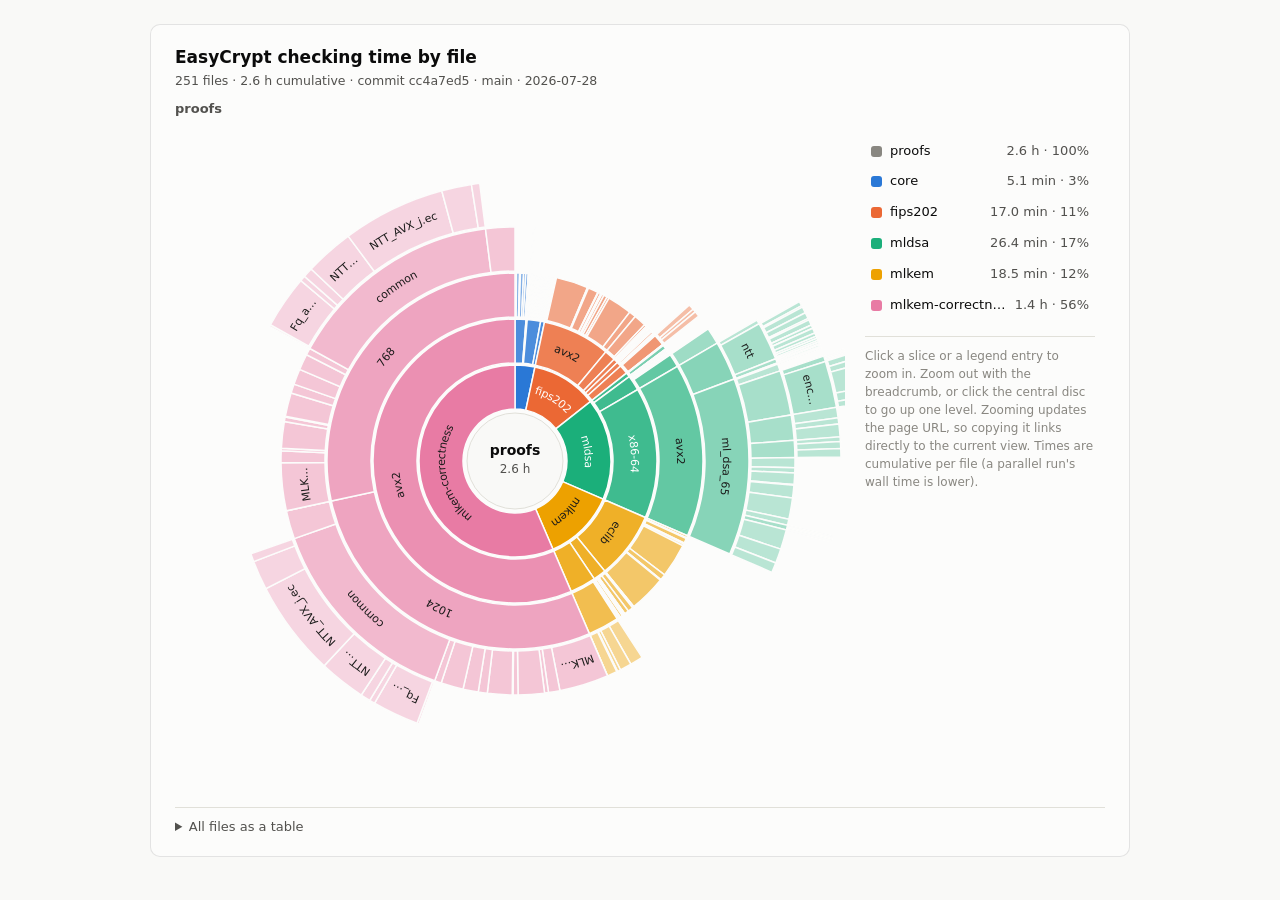
==== commit 866a825b: "timing: cc4a7ed5c3015933429870ac3377f8b1a2f6c430" ====
--- a/index.html
+++ b/index.html
@@ -100,7 +100,7 @@
 </div>
 <div id="tip"></div>
 <script>
-const DATA = {"meta": {"repo": "strub/jasmin-nist", "branch": "main", "commit": "3bca3d61", "run_id": 30205029481, "date": "2026-07-26T13:56:00.135995+00:00", "files": 251, "total_seconds": 9248.9}, "tree": {"name": "proofs", "children": [{"name": "core", "children": [{"name": "eclib", "children": [{"name": "CircuitBindings.ec", "seconds": 7.3}, {"name": "CircuitBindingsExtra.ec", "seconds": 4.5}, {"name": "CoreUtils.ec", "seconds": 0.2}, {"name": "DistrExtra.ec", "seconds": 21.6}, {"name": "EclibExtra.ec", "seconds": 5.4}, {"name": "JArrayExtra.ec", "seconds": 1.3}, {"name": "JWordExtra.ec", "seconds": 19.0}, {"name": "JWordList.ec", "seconds": 17.6}, {"name": "JWord_extra.ec", "seconds": 17.8}, {"name": "ListExtra.ec", "seconds": 0.5}, {"name": "List_extra.ec", "seconds": 1.3}, {"name": "W16extra.ec", "seconds": 2.5}, {"name": "W8extra.ec", "seconds": 1.9}, {"name": "xof.ec", "seconds": 0.3}]}, {"name": "stdlib", "children": [{"name": "algebra", "children": [{"name": "MaxBigop.eca", "seconds": 0.5}, {"name": "PolyReduceZpCentered.ec", "seconds": 6.2}, {"name": "TypeWithBot.eca", "seconds": 0.2}, {"name": "ZModPCentered.ec", "seconds": 6.1}]}, {"name": "datatypes", "children": [{"name": "Nneg.ec", "seconds": 0.7}]}]}, {"name": "xarrays", "children": [{"name": "XArray1024.ec", "seconds": 5.5}, {"name": "XArray1088.ec", "seconds": 4.3}, {"name": "XArray1152.ec", "seconds": 3.5}, {"name": "XArray128.ec", "seconds": 5.9}, {"name": "XArray1408.ec", "seconds": 3.5}, {"name": "XArray1410.ec", "seconds": 5.0}, {"name": "XArray1536.ec", "seconds": 3.5}, {"name": "XArray1568.ec", "seconds": 3.9}, {"name": "XArray16.ec", "seconds": 5.3}, {"name": "XArray160.ec", "seconds": 6.1}, {"name": "XArray2048.ec", "seconds": 4.2}, {"name": "XArray24.ec", "seconds": 4.3}, {"name": "XArray25.ec", "seconds": 3.6}, {"name": "XArray256.ec", "seconds": 7.9}, {"name": "XArray32.ec", "seconds": 5.5}, {"name": "XArray320.ec", "seconds": 4.9}, {"name": "XArray384.ec", "seconds": 4.6}, {"name": "XArray4.ec", "seconds": 5.0}, {"name": "XArray40.ec", "seconds": 3.7}, {"name": "XArray416.ec", "seconds": 5.1}, {"name": "XArray48.ec", "seconds": 5.0}, {"name": "XArray5.ec", "seconds": 3.6}, {"name": "XArray5120.ec", "seconds": 2.9}, {"name": "XArray56.ec", "seconds": 4.2}, {"name": "XArray6.ec", "seconds": 3.6}, {"name": "XArray640.ec", "seconds": 4.5}, {"name": "XArray7.ec", "seconds": 3.6}, {"name": "XArray768.ec", "seconds": 5.6}, {"name": "XArray7680.ec", "seconds": 3.6}, {"name": "XArray8.ec", "seconds": 4.5}, {"name": "XArray960.ec", "seconds": 5.1}]}, {"name": "xwords", "children": [{"name": "XWord10.ec", "seconds": 3.5}, {"name": "XWord11.ec", "seconds": 3.7}, {"name": "XWord12.ec", "seconds": 3.7}, {"name": "XWord128.ec", "seconds": 3.2}, {"name": "XWord13.ec", "seconds": 3.6}, {"name": "XWord20.ec", "seconds": 3.6}, {"name": "XWord256.ec", "seconds": 4.1}, {"name": "XWord4.ec", "seconds": 3.6}, {"name": "XWord5.ec", "seconds": 3.2}, {"name": "XWord512.ec", "seconds": 5.0}, {"name": "XWord64.ec", "seconds": 3.5}]}]}, {"name": "fips202", "children": [{"name": "avx2", "children": [{"name": "Avx2_extra.ec", "seconds": 4.6}, {"name": "Keccak1600_avx2.ec", "seconds": 9.4}, {"name": "Keccak1600_avx2x4.ec", "seconds": 6.5}, {"name": "Keccak1600_fixedsizes_avx2.ec", "seconds": 224.6}, {"name": "Keccak1600_fixedsizes_avx2x4.ec", "seconds": 9.5}, {"name": "Keccak1600_updstate_avx2.ec", "seconds": 79.8}, {"name": "Keccak1600_updstate_avx2x4.ec", "seconds": 5.4}, {"name": "Keccakf1600_avx2.ec", "seconds": 19.2}, {"name": "Keccakf1600_avx2x4.ec", "seconds": 11.4}, {"name": "Keccakf1600_avx2x4_generic.ec", "seconds": 20.0}, {"name": "Keccakf1600_avx2x4_native.ec", "seconds": 27.3}, {"name": "Keccakf1600_avx2x4_orig.ec", "seconds": 18.2}, {"name": "kck_abs_bindings.ec", "seconds": 195.6}, {"name": "kck_bindings.ec", "seconds": 54.3}]}, {"name": "common", "children": [{"name": "Keccak1600_subreadwrite.ec", "seconds": 97.4}, {"name": "keccak_bindings.ec", "seconds": 18.8}]}, {"name": "extracted", "children": [{"name": "Keccak1600_Jazz.ec", "seconds": 2.5}, {"name": "Keccak1600_Jazz_ASIZE.ec", "seconds": 2.6}, {"name": "Keccak1600_fixedsizes_avx2_checkXtr.ec", "seconds": 9.1}, {"name": "Keccak1600_fixedsizes_avx2x4_checkXtr.ec", "seconds": 9.5}, {"name": "Keccak1600_fixedsizes_ref_checkXtr.ec", "seconds": 5.8}, {"name": "Keccak1600_subreadwrite_checkXtr.ec", "seconds": 3.8}, {"name": "Keccak1600_updstate_avx2_checkXtr.ec", "seconds": 6.1}, {"name": "Keccak1600_updstate_avx2x4_checkXtr.ec", "seconds": 8.3}]}, {"name": "ref", "children": [{"name": "Keccak1600_fixedsizes_ref.ec", "seconds": 6.0}, {"name": "Keccak1600_ref.ec", "seconds": 3.9}, {"name": "Keccakf1600.ec", "seconds": 3.1}, {"name": "Keccakf1600_basic.ec", "seconds": 16.4}, {"name": "Keccakf1600_opt.ec", "seconds": 10.1}, {"name": "Keccakf1600_ref.ec", "seconds": 10.0}]}, {"name": "spec", "children": [{"name": "FIPS202_Keccakf1600.ec", "seconds": 1.5}, {"name": "FIPS202_SHA3.ec", "seconds": 1.5}, {"name": "Keccak1600_arrays.ec", "seconds": 1.4}, {"name": "properties", "children": [{"name": "FIPS202_SHA3_Spec.ec", "seconds": 36.1}, {"name": "Keccak1600_Spec.ec", "seconds": 27.7}, {"name": "Keccakf1600_Spec.ec", "seconds": 65.1}]}]}]}, {"name": "mldsa", "children": [{"name": "eclib", "children": [{"name": "ArrayExtra.ec", "seconds": 1.1}, {"name": "CircuitBindings.ec", "seconds": 6.5}, {"name": "CoreUtils.ec", "seconds": 0.2}, {"name": "JArrayExtra.ec", "seconds": 1.2}, {"name": "JWordExtra.ec", "seconds": 33.0}, {"name": "ListExtra.ec", "seconds": 0.5}, {"name": "bindings.ec", "seconds": 3.4}, {"name": "xof.ec", "seconds": 0.3}]}, {"name": "spec", "children": [{"name": "Conversion.ec", "seconds": 4.4}, {"name": "GFq.ec", "seconds": 2.2}, {"name": "MLDSA.ec", "seconds": 4.4}, {"name": "MLDSA_SP.ec", "seconds": 3.8}, {"name": "MLDSA_W32_Rep.ec", "seconds": 7.0}, {"name": "Parameters.ec", "seconds": 2.1}, {"name": "Rq.ec", "seconds": 2.7}, {"name": "Sampling.ec", "seconds": 3.8}, {"name": "Serialization.ec", "seconds": 12.3}, {"name": "Symmetric.ec", "seconds": 3.7}, {"name": "VecMat.ec", "seconds": 5.9}, {"name": "properties", "children": [{"name": "ZqRounding.eca", "seconds": 188.0}]}]}, {"name": "x86-64", "children": [{"name": "avx2", "children": [{"name": "common", "children": [{"name": "avx2red.ec", "seconds": 22.5}, {"name": "ntt", "children": [{"name": "crspoly.ec", "seconds": 2.2}, {"name": "fnttalg.ec", "seconds": 20.7}, {"name": "fnttalgcorrect.ec", "seconds": 7.1}, {"name": "fnttcorrect.ec", "seconds": 27.8}, {"name": "inttalg.ec", "seconds": 24.3}, {"name": "inttalgcorrect.ec", "seconds": 7.1}, {"name": "inttcorrect.ec", "seconds": 23.9}, {"name": "listred.ec", "seconds": 0.9}, {"name": "nttalg.ec", "seconds": 14.7}, {"name": "nttlogspec.ec", "seconds": 0.7}, {"name": "nttpoly.ec", "seconds": 22.9}, {"name": "nttspec.ec", "seconds": 15.3}, {"name": "nttzetas.ec", "seconds": 9.5}, {"name": "pwmulcorrect.ec", "seconds": 10.4}, {"name": "pwmultest.ec", "seconds": 8.1}]}, {"name": "sample", "children": [{"name": "agree.ec", "seconds": 2.1}, {"name": "errshuffle.ec", "seconds": 7.4}, {"name": "prefixarray.ec", "seconds": 1.7}, {"name": "rejstream.ec", "seconds": 2.7}, {"name": "sha3x4.ec", "seconds": 7.8}, {"name": "warraypack.ec", "seconds": 2.0}]}]}, {"name": "ml_dsa_65", "children": [{"name": "arithmetic", "children": [{"name": "rounding.ec", "seconds": 5.6}]}, {"name": "column_vector.ec", "seconds": 38.0}, {"name": "common", "children": [{"name": "arithmetic", "children": [{"name": "common_invert_ntt.ec", "seconds": 6.4}, {"name": "common_modular.ec", "seconds": 6.7}, {"name": "common_ntt.ec", "seconds": 6.1}, {"name": "common_rounding.ec", "seconds": 6.5}]}, {"name": "encoding", "children": [{"name": "s1.ec", "seconds": 26.8}, {"name": "s2.ec", "seconds": 27.4}, {"name": "signature.ec", "seconds": 69.7}, {"name": "t0.ec", "seconds": 38.6}, {"name": "t1.ec", "seconds": 26.5}]}]}, {"name": "coresamplers", "children": [{"name": "Aexpand.ec", "seconds": 48.7}, {"name": "Mexpand.ec", "seconds": 27.4}, {"name": "Sexpand.ec", "seconds": 52.8}]}, {"name": "encoding", "children": [{"name": "commitment.ec", "seconds": 20.6}, {"name": "error_polynomial.ec", "seconds": 32.0}, {"name": "gamma1.ec", "seconds": 39.9}]}, {"name": "hashing.ec", "seconds": 54.0}, {"name": "hashing_4x.ec", "seconds": 27.4}, {"name": "keygen.ec", "seconds": 61.1}, {"name": "ml_dsa_65_avx2.ec", "seconds": 3.7}, {"name": "mldsa_65_prelude.ec", "seconds": 67.4}, {"name": "polynomial.ec", "seconds": 107.5}, {"name": "row_vector.ec", "seconds": 33.5}, {"name": "sample", "children": [{"name": "challenge.ec", "seconds": 6.3}, {"name": "error_vectors.ec", "seconds": 6.3}, {"name": "mask.ec", "seconds": 6.3}, {"name": "matrix_A.ec", "seconds": 6.3}]}, {"name": "sign.ec", "seconds": 103.6}, {"name": "sign_norm_checks.ec", "seconds": 77.0}, {"name": "verify.ec", "seconds": 51.9}]}]}]}]}, {"name": "mlkem", "children": [{"name": "eclib", "children": [{"name": "AVX2_Ops.ec", "seconds": 18.4}, {"name": "Fastexp.ec", "seconds": 1.5}, {"name": "For.ec", "seconds": 1.2}, {"name": "IntDiv_extra.ec", "seconds": 2.7}, {"name": "Jcheck.ec", "seconds": 0.9}, {"name": "MLKEMFCLib.ec", "seconds": 39.0}, {"name": "Montgomery.ec", "seconds": 9.0}, {"name": "Montgomery16.ec", "seconds": 15.8}, {"name": "NTTAlgebra.ec", "seconds": 271.5}, {"name": "NTT_Fq.ec", "seconds": 48.1}, {"name": "barrett_mlkem_general.ec", "seconds": 2.4}, {"name": "mlkem_bindings.ec", "seconds": 3.5}, {"name": "mlkem_filters.ec", "seconds": 292.3}]}, {"name": "security", "children": [{"name": "FLPRG.eca", "seconds": 0.1}, {"name": "FO_MLKEM.ec", "seconds": 12.9}, {"name": "FO_TT.ec", "seconds": 42.6}, {"name": "FO_UU.ec", "seconds": 35.4}, {"name": "KEM_ROM.ec", "seconds": 1.1}, {"name": "MLWE.ec", "seconds": 8.4}, {"name": "MLWE_PKE.ec", "seconds": 11.6}, {"name": "MLWE_PKE_Basic.ec", "seconds": 4.5}, {"name": "MLWE_PKE_Hash.ec", "seconds": 18.7}, {"name": "PKE_ROM.ec", "seconds": 2.7}]}, {"name": "spec", "children": [{"name": "GFq.ec", "seconds": 0.9}, {"name": "KPKE.ec", "seconds": 3.3}, {"name": "MLKEM.ec", "seconds": 3.2}, {"name": "Parameters.ec", "seconds": 0.8}, {"name": "Rq.ec", "seconds": 3.4}, {"name": "Sampling.ec", "seconds": 3.3}, {"name": "Serialization.ec", "seconds": 3.5}, {"name": "Symmetric.ec", "seconds": 3.1}, {"name": "VecMat.ec", "seconds": 4.8}, {"name": "properties", "children": [{"name": "Correctness.ec", "seconds": 82.0}, {"name": "EncDecCorrectness.ec", "seconds": 74.8}, {"name": "InnerPKE_Op.ec", "seconds": 20.7}, {"name": "MLKEMLib.ec", "seconds": 5.8}, {"name": "MLKEMSecurity.ec", "seconds": 64.1}]}]}]}, {"name": "mlkem-correctness", "children": [{"name": "avx2", "children": [{"name": "1024", "children": [{"name": "MLKEM1024_prelude.ec", "seconds": 0.5}, {"name": "MLKEM_InnerPKE_avx2_new.ec", "seconds": 308.2}, {"name": "MLKEM_KEM_avx2.ec", "seconds": 71.8}, {"name": "MLKEM_PolyVec_avx2.ec", "seconds": 25.4}, {"name": "MLKEM_PolyVec_avx2_circuit.ec", "seconds": 167.2}, {"name": "MLKEM_Poly_avx2_circuit_1024.ec", "seconds": 31.6}, {"name": "MLKEM_W16_Rep.ec", "seconds": 5.1}, {"name": "MLKEM_avx2_equivs.ec", "seconds": 0.1}, {"name": "MLKEM_genmatrix_avx2.ec", "seconds": 157.3}, {"name": "MLKEM_getnoise_avx2.ec", "seconds": 58.2}, {"name": "MLKEM_keccak_avx2.ec", "seconds": 95.2}, {"name": "NTT_avx2.ec", "seconds": 142.5}, {"name": "circuit_sem_1024.ec", "seconds": 44.2}, {"name": "common", "children": [{"name": "Fq.ec", "seconds": 10.5}, {"name": "Fq_avx2.ec", "seconds": 246.9}, {"name": "MLKEM_Poly_avx2.ec", "seconds": 29.9}, {"name": "MLKEM_Poly_avx2_circuit.ec", "seconds": 52.2}, {"name": "NTT_AVX_Fq.ec", "seconds": 248.5}, {"name": "NTT_AVX_j.ec", "seconds": 511.4}, {"name": "NTT_avx2_poly.ec", "seconds": 153.3}, {"name": "circuit_semantics.ec", "seconds": 43.5}]}, {"name": "mlkem_filters_bridge.ec", "seconds": 181.6}]}, {"name": "768", "children": [{"name": "MLKEM768_prelude.ec", "seconds": 0.5}, {"name": "MLKEM_InnerPKE_avx2_new.ec", "seconds": 301.2}, {"name": "MLKEM_KEM_avx2.ec", "seconds": 72.8}, {"name": "MLKEM_PolyVec_avx2.ec", "seconds": 16.1}, {"name": "MLKEM_PolyVec_avx2_circuit.ec", "seconds": 172.7}, {"name": "MLKEM_Poly_avx2_circuit_768.ec", "seconds": 28.9}, {"name": "MLKEM_W16_Rep.ec", "seconds": 5.4}, {"name": "MLKEM_avx2_equivs.ec", "seconds": 0.1}, {"name": "MLKEM_genmatrix_avx2.ec", "seconds": 149.8}, {"name": "MLKEM_getnoise_avx2.ec", "seconds": 58.8}, {"name": "MLKEM_keccak_avx2.ec", "seconds": 99.2}, {"name": "NTT_avx2.ec", "seconds": 101.5}, {"name": "circuit_sem_768.ec", "seconds": 43.9}, {"name": "common", "children": [{"name": "Fq.ec", "seconds": 10.0}, {"name": "Fq_avx2.ec", "seconds": 252.2}, {"name": "MLKEM_Poly_avx2.ec", "seconds": 30.3}, {"name": "MLKEM_Poly_avx2_circuit.ec", "seconds": 52.1}, {"name": "NTT_AVX_Fq.ec", "seconds": 261.9}, {"name": "NTT_AVX_j.ec", "seconds": 552.0}, {"name": "NTT_avx2_poly.ec", "seconds": 158.1}, {"name": "circuit_semantics.ec", "seconds": 43.8}]}, {"name": "mlkem_filters_bridge.ec", "seconds": 184.6}]}]}]}]}};
+const DATA = {"meta": {"repo": "strub/jasmin-nist", "branch": "main", "commit": "cc4a7ed5", "run_id": 30388362733, "date": "2026-07-28T18:38:50.448339+00:00", "files": 251, "total_seconds": 9239.3}, "tree": {"name": "proofs", "children": [{"name": "core", "children": [{"name": "eclib", "children": [{"name": "CircuitBindings.ec", "seconds": 7.2}, {"name": "CircuitBindingsExtra.ec", "seconds": 4.4}, {"name": "CoreUtils.ec", "seconds": 0.2}, {"name": "DistrExtra.ec", "seconds": 24.2}, {"name": "EclibExtra.ec", "seconds": 5.4}, {"name": "JArrayExtra.ec", "seconds": 1.3}, {"name": "JWordExtra.ec", "seconds": 24.9}, {"name": "JWordList.ec", "seconds": 17.2}, {"name": "JWord_extra.ec", "seconds": 20.6}, {"name": "ListExtra.ec", "seconds": 0.5}, {"name": "List_extra.ec", "seconds": 1.3}, {"name": "W16extra.ec", "seconds": 5.6}, {"name": "W8extra.ec", "seconds": 1.9}, {"name": "xof.ec", "seconds": 0.3}]}, {"name": "stdlib", "children": [{"name": "algebra", "children": [{"name": "MaxBigop.eca", "seconds": 0.5}, {"name": "PolyReduceZpCentered.ec", "seconds": 6.1}, {"name": "TypeWithBot.eca", "seconds": 0.2}, {"name": "ZModPCentered.ec", "seconds": 4.4}]}, {"name": "datatypes", "children": [{"name": "Nneg.ec", "seconds": 0.7}]}]}, {"name": "xarrays", "children": [{"name": "XArray1024.ec", "seconds": 5.5}, {"name": "XArray1088.ec", "seconds": 4.3}, {"name": "XArray1152.ec", "seconds": 3.5}, {"name": "XArray128.ec", "seconds": 5.5}, {"name": "XArray1408.ec", "seconds": 3.2}, {"name": "XArray1410.ec", "seconds": 4.9}, {"name": "XArray1536.ec", "seconds": 3.5}, {"name": "XArray1568.ec", "seconds": 4.3}, {"name": "XArray16.ec", "seconds": 5.6}, {"name": "XArray160.ec", "seconds": 6.0}, {"name": "XArray2048.ec", "seconds": 4.2}, {"name": "XArray24.ec", "seconds": 4.2}, {"name": "XArray25.ec", "seconds": 3.5}, {"name": "XArray256.ec", "seconds": 7.7}, {"name": "XArray32.ec", "seconds": 5.4}, {"name": "XArray320.ec", "seconds": 4.7}, {"name": "XArray384.ec", "seconds": 4.9}, {"name": "XArray4.ec", "seconds": 5.0}, {"name": "XArray40.ec", "seconds": 3.6}, {"name": "XArray416.ec", "seconds": 5.1}, {"name": "XArray48.ec", "seconds": 5.0}, {"name": "XArray5.ec", "seconds": 3.7}, {"name": "XArray5120.ec", "seconds": 2.9}, {"name": "XArray56.ec", "seconds": 4.2}, {"name": "XArray6.ec", "seconds": 3.5}, {"name": "XArray640.ec", "seconds": 4.9}, {"name": "XArray7.ec", "seconds": 3.5}, {"name": "XArray768.ec", "seconds": 5.2}, {"name": "XArray7680.ec", "seconds": 3.4}, {"name": "XArray8.ec", "seconds": 4.4}, {"name": "XArray960.ec", "seconds": 5.0}]}, {"name": "xwords", "children": [{"name": "XWord10.ec", "seconds": 3.7}, {"name": "XWord11.ec", "seconds": 3.7}, {"name": "XWord12.ec", "seconds": 3.7}, {"name": "XWord128.ec", "seconds": 3.5}, {"name": "XWord13.ec", "seconds": 3.6}, {"name": "XWord20.ec", "seconds": 3.1}, {"name": "XWord256.ec", "seconds": 3.6}, {"name": "XWord4.ec", "seconds": 3.6}, {"name": "XWord5.ec", "seconds": 3.6}, {"name": "XWord512.ec", "seconds": 4.9}, {"name": "XWord64.ec", "seconds": 3.3}]}]}, {"name": "fips202", "children": [{"name": "avx2", "children": [{"name": "Avx2_extra.ec", "seconds": 4.5}, {"name": "Keccak1600_avx2.ec", "seconds": 9.1}, {"name": "Keccak1600_avx2x4.ec", "seconds": 6.3}, {"name": "Keccak1600_fixedsizes_avx2.ec", "seconds": 254.3}, {"name": "Keccak1600_fixedsizes_avx2x4.ec", "seconds": 9.2}, {"name": "Keccak1600_updstate_avx2.ec", "seconds": 80.4}, {"name": "Keccak1600_updstate_avx2x4.ec", "seconds": 5.3}, {"name": "Keccakf1600_avx2.ec", "seconds": 19.1}, {"name": "Keccakf1600_avx2x4.ec", "seconds": 11.1}, {"name": "Keccakf1600_avx2x4_generic.ec", "seconds": 18.0}, {"name": "Keccakf1600_avx2x4_native.ec", "seconds": 27.4}, {"name": "Keccakf1600_avx2x4_orig.ec", "seconds": 17.8}, {"name": "kck_abs_bindings.ec", "seconds": 196.1}, {"name": "kck_bindings.ec", "seconds": 54.6}]}, {"name": "common", "children": [{"name": "Keccak1600_subreadwrite.ec", "seconds": 97.2}, {"name": "keccak_bindings.ec", "seconds": 18.3}]}, {"name": "extracted", "children": [{"name": "Keccak1600_Jazz.ec", "seconds": 2.4}, {"name": "Keccak1600_Jazz_ASIZE.ec", "seconds": 2.6}, {"name": "Keccak1600_fixedsizes_avx2_checkXtr.ec", "seconds": 9.0}, {"name": "Keccak1600_fixedsizes_avx2x4_checkXtr.ec", "seconds": 9.3}, {"name": "Keccak1600_fixedsizes_ref_checkXtr.ec", "seconds": 5.7}, {"name": "Keccak1600_subreadwrite_checkXtr.ec", "seconds": 3.8}, {"name": "Keccak1600_updstate_avx2_checkXtr.ec", "seconds": 5.8}, {"name": "Keccak1600_updstate_avx2x4_checkXtr.ec", "seconds": 8.1}]}, {"name": "ref", "children": [{"name": "Keccak1600_fixedsizes_ref.ec", "seconds": 5.9}, {"name": "Keccak1600_ref.ec", "seconds": 3.9}, {"name": "Keccakf1600.ec", "seconds": 3.2}, {"name": "Keccakf1600_basic.ec", "seconds": 16.5}, {"name": "Keccakf1600_opt.ec", "seconds": 9.7}, {"name": "Keccakf1600_ref.ec", "seconds": 10.1}]}, {"name": "spec", "children": [{"name": "FIPS202_Keccakf1600.ec", "seconds": 1.5}, {"name": "FIPS202_SHA3.ec", "seconds": 1.5}, {"name": "Keccak1600_arrays.ec", "seconds": 1.4}, {"name": "properties", "children": [{"name": "FIPS202_SHA3_Spec.ec", "seconds": 36.0}, {"name": "Keccak1600_Spec.ec", "seconds": 20.8}, {"name": "Keccakf1600_Spec.ec", "seconds": 34.5}]}]}]}, {"name": "mldsa", "children": [{"name": "eclib", "children": [{"name": "ArrayExtra.ec", "seconds": 1.1}, {"name": "CircuitBindings.ec", "seconds": 6.6}, {"name": "CoreUtils.ec", "seconds": 0.2}, {"name": "JArrayExtra.ec", "seconds": 1.2}, {"name": "JWordExtra.ec", "seconds": 33.0}, {"name": "ListExtra.ec", "seconds": 0.5}, {"name": "bindings.ec", "seconds": 3.5}, {"name": "xof.ec", "seconds": 0.3}]}, {"name": "spec", "children": [{"name": "Conversion.ec", "seconds": 4.5}, {"name": "GFq.ec", "seconds": 2.2}, {"name": "MLDSA.ec", "seconds": 4.6}, {"name": "MLDSA_SP.ec", "seconds": 3.9}, {"name": "MLDSA_W32_Rep.ec", "seconds": 7.1}, {"name": "Parameters.ec", "seconds": 2.1}, {"name": "Rq.ec", "seconds": 2.8}, {"name": "Sampling.ec", "seconds": 3.8}, {"name": "Serialization.ec", "seconds": 12.6}, {"name": "Symmetric.ec", "seconds": 3.7}, {"name": "VecMat.ec", "seconds": 6.1}, {"name": "properties", "children": [{"name": "ZqRounding.eca", "seconds": 106.3}]}]}, {"name": "x86-64", "children": [{"name": "avx2", "children": [{"name": "common", "children": [{"name": "avx2red.ec", "seconds": 22.5}, {"name": "ntt", "children": [{"name": "crspoly.ec", "seconds": 2.2}, {"name": "fnttalg.ec", "seconds": 21.0}, {"name": "fnttalgcorrect.ec", "seconds": 7.2}, {"name": "fnttcorrect.ec", "seconds": 28.9}, {"name": "inttalg.ec", "seconds": 28.5}, {"name": "inttalgcorrect.ec", "seconds": 7.4}, {"name": "inttcorrect.ec", "seconds": 25.1}, {"name": "listred.ec", "seconds": 0.9}, {"name": "nttalg.ec", "seconds": 15.0}, {"name": "nttlogspec.ec", "seconds": 0.8}, {"name": "nttpoly.ec", "seconds": 23.1}, {"name": "nttspec.ec", "seconds": 15.5}, {"name": "nttzetas.ec", "seconds": 9.8}, {"name": "pwmulcorrect.ec", "seconds": 10.4}, {"name": "pwmultest.ec", "seconds": 7.9}]}, {"name": "sample", "children": [{"name": "agree.ec", "seconds": 2.1}, {"name": "errshuffle.ec", "seconds": 7.2}, {"name": "prefixarray.ec", "seconds": 1.8}, {"name": "rejstream.ec", "seconds": 2.6}, {"name": "sha3x4.ec", "seconds": 7.8}, {"name": "warraypack.ec", "seconds": 2.0}]}]}, {"name": "ml_dsa_65", "children": [{"name": "arithmetic", "children": [{"name": "rounding.ec", "seconds": 6.4}]}, {"name": "column_vector.ec", "seconds": 37.9}, {"name": "common", "children": [{"name": "arithmetic", "children": [{"name": "common_invert_ntt.ec", "seconds": 6.3}, {"name": "common_modular.ec", "seconds": 6.6}, {"name": "common_ntt.ec", "seconds": 6.1}, {"name": "common_rounding.ec", "seconds": 6.4}]}, {"name": "encoding", "children": [{"name": "s1.ec", "seconds": 26.4}, {"name": "s2.ec", "seconds": 26.6}, {"name": "signature.ec", "seconds": 96.7}, {"name": "t0.ec", "seconds": 37.5}, {"name": "t1.ec", "seconds": 26.0}]}]}, {"name": "coresamplers", "children": [{"name": "Aexpand.ec", "seconds": 48.0}, {"name": "Mexpand.ec", "seconds": 27.6}, {"name": "Sexpand.ec", "seconds": 58.7}]}, {"name": "encoding", "children": [{"name": "commitment.ec", "seconds": 20.7}, {"name": "error_polynomial.ec", "seconds": 31.4}, {"name": "gamma1.ec", "seconds": 39.1}]}, {"name": "hashing.ec", "seconds": 53.4}, {"name": "hashing_4x.ec", "seconds": 27.3}, {"name": "keygen.ec", "seconds": 61.1}, {"name": "ml_dsa_65_avx2.ec", "seconds": 3.7}, {"name": "mldsa_65_prelude.ec", "seconds": 67.3}, {"name": "polynomial.ec", "seconds": 113.2}, {"name": "row_vector.ec", "seconds": 32.9}, {"name": "sample", "children": [{"name": "challenge.ec", "seconds": 6.3}, {"name": "error_vectors.ec", "seconds": 6.3}, {"name": "mask.ec", "seconds": 6.2}, {"name": "matrix_A.ec", "seconds": 6.2}]}, {"name": "sign.ec", "seconds": 104.8}, {"name": "sign_norm_checks.ec", "seconds": 77.4}, {"name": "verify.ec", "seconds": 53.0}]}]}]}]}, {"name": "mlkem", "children": [{"name": "eclib", "children": [{"name": "AVX2_Ops.ec", "seconds": 17.7}, {"name": "Fastexp.ec", "seconds": 1.4}, {"name": "For.ec", "seconds": 1.1}, {"name": "IntDiv_extra.ec", "seconds": 2.7}, {"name": "Jcheck.ec", "seconds": 0.9}, {"name": "MLKEMFCLib.ec", "seconds": 38.9}, {"name": "Montgomery.ec", "seconds": 8.2}, {"name": "Montgomery16.ec", "seconds": 15.3}, {"name": "NTTAlgebra.ec", "seconds": 269.4}, {"name": "NTT_Fq.ec", "seconds": 47.8}, {"name": "barrett_mlkem_general.ec", "seconds": 2.4}, {"name": "mlkem_bindings.ec", "seconds": 3.5}, {"name": "mlkem_filters.ec", "seconds": 293.2}]}, {"name": "security", "children": [{"name": "FLPRG.eca", "seconds": 0.1}, {"name": "FO_MLKEM.ec", "seconds": 12.7}, {"name": "FO_TT.ec", "seconds": 42.0}, {"name": "FO_UU.ec", "seconds": 34.5}, {"name": "KEM_ROM.ec", "seconds": 1.1}, {"name": "MLWE.ec", "seconds": 8.2}, {"name": "MLWE_PKE.ec", "seconds": 11.5}, {"name": "MLWE_PKE_Basic.ec", "seconds": 4.4}, {"name": "MLWE_PKE_Hash.ec", "seconds": 18.4}, {"name": "PKE_ROM.ec", "seconds": 2.6}]}, {"name": "spec", "children": [{"name": "GFq.ec", "seconds": 0.9}, {"name": "KPKE.ec", "seconds": 3.3}, {"name": "MLKEM.ec", "seconds": 3.1}, {"name": "Parameters.ec", "seconds": 0.8}, {"name": "Rq.ec", "seconds": 3.5}, {"name": "Sampling.ec", "seconds": 3.2}, {"name": "Serialization.ec", "seconds": 3.4}, {"name": "Symmetric.ec", "seconds": 3.1}, {"name": "VecMat.ec", "seconds": 4.7}, {"name": "properties", "children": [{"name": "Correctness.ec", "seconds": 82.2}, {"name": "EncDecCorrectness.ec", "seconds": 74.6}, {"name": "InnerPKE_Op.ec", "seconds": 20.5}, {"name": "MLKEMLib.ec", "seconds": 5.8}, {"name": "MLKEMSecurity.ec", "seconds": 63.4}]}]}]}, {"name": "mlkem-correctness", "children": [{"name": "avx2", "children": [{"name": "1024", "children": [{"name": "MLKEM1024_prelude.ec", "seconds": 0.5}, {"name": "MLKEM_InnerPKE_avx2_new.ec", "seconds": 313.4}, {"name": "MLKEM_KEM_avx2.ec", "seconds": 72.7}, {"name": "MLKEM_PolyVec_avx2.ec", "seconds": 25.0}, {"name": "MLKEM_PolyVec_avx2_circuit.ec", "seconds": 167.1}, {"name": "MLKEM_Poly_avx2_circuit_1024.ec", "seconds": 31.4}, {"name": "MLKEM_W16_Rep.ec", "seconds": 5.0}, {"name": "MLKEM_avx2_equivs.ec", "seconds": 0.1}, {"name": "MLKEM_genmatrix_avx2.ec", "seconds": 157.5}, {"name": "MLKEM_getnoise_avx2.ec", "seconds": 57.6}, {"name": "MLKEM_keccak_avx2.ec", "seconds": 96.9}, {"name": "NTT_avx2.ec", "seconds": 142.8}, {"name": "circuit_sem_1024.ec", "seconds": 43.2}, {"name": "common", "children": [{"name": "Fq.ec", "seconds": 10.6}, {"name": "Fq_avx2.ec", "seconds": 246.6}, {"name": "MLKEM_Poly_avx2.ec", "seconds": 29.8}, {"name": "MLKEM_Poly_avx2_circuit.ec", "seconds": 52.3}, {"name": "NTT_AVX_Fq.ec", "seconds": 248.4}, {"name": "NTT_AVX_j.ec", "seconds": 510.6}, {"name": "NTT_avx2_poly.ec", "seconds": 155.5}, {"name": "circuit_semantics.ec", "seconds": 43.8}]}, {"name": "mlkem_filters_bridge.ec", "seconds": 181.2}]}, {"name": "768", "children": [{"name": "MLKEM768_prelude.ec", "seconds": 0.5}, {"name": "MLKEM_InnerPKE_avx2_new.ec", "seconds": 304.6}, {"name": "MLKEM_KEM_avx2.ec", "seconds": 74.7}, {"name": "MLKEM_PolyVec_avx2.ec", "seconds": 16.5}, {"name": "MLKEM_PolyVec_avx2_circuit.ec", "seconds": 168.5}, {"name": "MLKEM_Poly_avx2_circuit_768.ec", "seconds": 29.3}, {"name": "MLKEM_W16_Rep.ec", "seconds": 5.2}, {"name": "MLKEM_avx2_equivs.ec", "seconds": 0.1}, {"name": "MLKEM_genmatrix_avx2.ec", "seconds": 149.6}, {"name": "MLKEM_getnoise_avx2.ec", "seconds": 58.8}, {"name": "MLKEM_keccak_avx2.ec", "seconds": 99.2}, {"name": "NTT_avx2.ec", "seconds": 102.0}, {"name": "circuit_sem_768.ec", "seconds": 44.5}, {"name": "common", "children": [{"name": "Fq.ec", "seconds": 9.4}, {"name": "Fq_avx2.ec", "seconds": 282.1}, {"name": "MLKEM_Poly_avx2.ec", "seconds": 29.7}, {"name": "MLKEM_Poly_avx2_circuit.ec", "seconds": 51.9}, {"name": "NTT_AVX_Fq.ec", "seconds": 260.6}, {"name": "NTT_AVX_j.ec", "seconds": 549.3}, {"name": "NTT_avx2_poly.ec", "seconds": 159.3}, {"name": "circuit_semantics.ec", "seconds": 43.9}]}, {"name": "mlkem_filters_bridge.ec", "seconds": 185.9}]}]}]}]}};
 
 /* ---- palette: categorical slot per top-level directory (validated) ---- */
 const LIGHT = ["#2a78d6", "#eb6834", "#1baf7a", "#eda100", "#e87ba4",
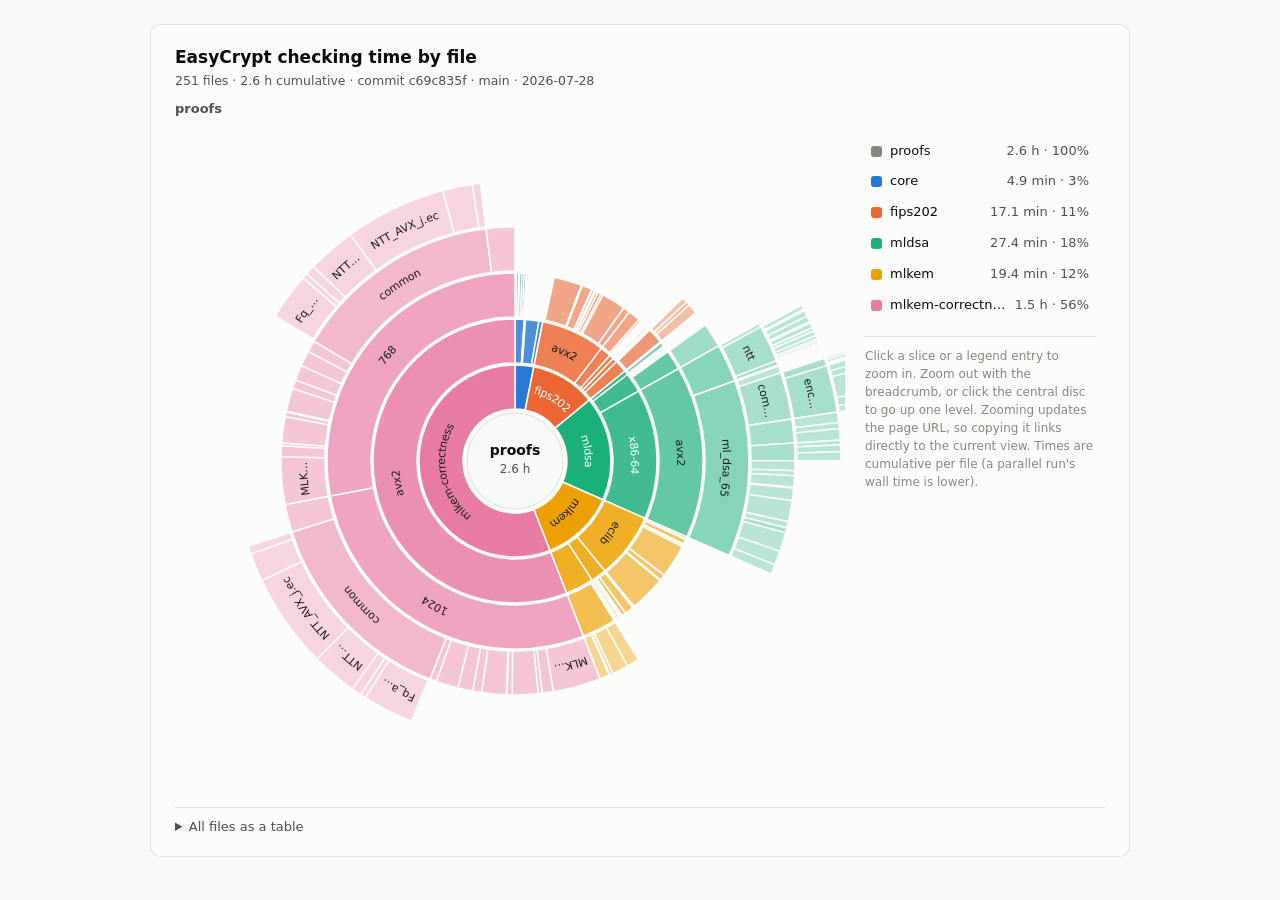
==== commit 3f6a3857: "timing: c69c835fb9e3b93c6715f2ef08649a8b53a33036" ====
--- a/index.html
+++ b/index.html
@@ -100,7 +100,7 @@
 </div>
 <div id="tip"></div>
 <script>
-const DATA = {"meta": {"repo": "strub/jasmin-nist", "branch": "main", "commit": "cc4a7ed5", "run_id": 30388362733, "date": "2026-07-28T18:38:50.448339+00:00", "files": 251, "total_seconds": 9239.3}, "tree": {"name": "proofs", "children": [{"name": "core", "children": [{"name": "eclib", "children": [{"name": "CircuitBindings.ec", "seconds": 7.2}, {"name": "CircuitBindingsExtra.ec", "seconds": 4.4}, {"name": "CoreUtils.ec", "seconds": 0.2}, {"name": "DistrExtra.ec", "seconds": 24.2}, {"name": "EclibExtra.ec", "seconds": 5.4}, {"name": "JArrayExtra.ec", "seconds": 1.3}, {"name": "JWordExtra.ec", "seconds": 24.9}, {"name": "JWordList.ec", "seconds": 17.2}, {"name": "JWord_extra.ec", "seconds": 20.6}, {"name": "ListExtra.ec", "seconds": 0.5}, {"name": "List_extra.ec", "seconds": 1.3}, {"name": "W16extra.ec", "seconds": 5.6}, {"name": "W8extra.ec", "seconds": 1.9}, {"name": "xof.ec", "seconds": 0.3}]}, {"name": "stdlib", "children": [{"name": "algebra", "children": [{"name": "MaxBigop.eca", "seconds": 0.5}, {"name": "PolyReduceZpCentered.ec", "seconds": 6.1}, {"name": "TypeWithBot.eca", "seconds": 0.2}, {"name": "ZModPCentered.ec", "seconds": 4.4}]}, {"name": "datatypes", "children": [{"name": "Nneg.ec", "seconds": 0.7}]}]}, {"name": "xarrays", "children": [{"name": "XArray1024.ec", "seconds": 5.5}, {"name": "XArray1088.ec", "seconds": 4.3}, {"name": "XArray1152.ec", "seconds": 3.5}, {"name": "XArray128.ec", "seconds": 5.5}, {"name": "XArray1408.ec", "seconds": 3.2}, {"name": "XArray1410.ec", "seconds": 4.9}, {"name": "XArray1536.ec", "seconds": 3.5}, {"name": "XArray1568.ec", "seconds": 4.3}, {"name": "XArray16.ec", "seconds": 5.6}, {"name": "XArray160.ec", "seconds": 6.0}, {"name": "XArray2048.ec", "seconds": 4.2}, {"name": "XArray24.ec", "seconds": 4.2}, {"name": "XArray25.ec", "seconds": 3.5}, {"name": "XArray256.ec", "seconds": 7.7}, {"name": "XArray32.ec", "seconds": 5.4}, {"name": "XArray320.ec", "seconds": 4.7}, {"name": "XArray384.ec", "seconds": 4.9}, {"name": "XArray4.ec", "seconds": 5.0}, {"name": "XArray40.ec", "seconds": 3.6}, {"name": "XArray416.ec", "seconds": 5.1}, {"name": "XArray48.ec", "seconds": 5.0}, {"name": "XArray5.ec", "seconds": 3.7}, {"name": "XArray5120.ec", "seconds": 2.9}, {"name": "XArray56.ec", "seconds": 4.2}, {"name": "XArray6.ec", "seconds": 3.5}, {"name": "XArray640.ec", "seconds": 4.9}, {"name": "XArray7.ec", "seconds": 3.5}, {"name": "XArray768.ec", "seconds": 5.2}, {"name": "XArray7680.ec", "seconds": 3.4}, {"name": "XArray8.ec", "seconds": 4.4}, {"name": "XArray960.ec", "seconds": 5.0}]}, {"name": "xwords", "children": [{"name": "XWord10.ec", "seconds": 3.7}, {"name": "XWord11.ec", "seconds": 3.7}, {"name": "XWord12.ec", "seconds": 3.7}, {"name": "XWord128.ec", "seconds": 3.5}, {"name": "XWord13.ec", "seconds": 3.6}, {"name": "XWord20.ec", "seconds": 3.1}, {"name": "XWord256.ec", "seconds": 3.6}, {"name": "XWord4.ec", "seconds": 3.6}, {"name": "XWord5.ec", "seconds": 3.6}, {"name": "XWord512.ec", "seconds": 4.9}, {"name": "XWord64.ec", "seconds": 3.3}]}]}, {"name": "fips202", "children": [{"name": "avx2", "children": [{"name": "Avx2_extra.ec", "seconds": 4.5}, {"name": "Keccak1600_avx2.ec", "seconds": 9.1}, {"name": "Keccak1600_avx2x4.ec", "seconds": 6.3}, {"name": "Keccak1600_fixedsizes_avx2.ec", "seconds": 254.3}, {"name": "Keccak1600_fixedsizes_avx2x4.ec", "seconds": 9.2}, {"name": "Keccak1600_updstate_avx2.ec", "seconds": 80.4}, {"name": "Keccak1600_updstate_avx2x4.ec", "seconds": 5.3}, {"name": "Keccakf1600_avx2.ec", "seconds": 19.1}, {"name": "Keccakf1600_avx2x4.ec", "seconds": 11.1}, {"name": "Keccakf1600_avx2x4_generic.ec", "seconds": 18.0}, {"name": "Keccakf1600_avx2x4_native.ec", "seconds": 27.4}, {"name": "Keccakf1600_avx2x4_orig.ec", "seconds": 17.8}, {"name": "kck_abs_bindings.ec", "seconds": 196.1}, {"name": "kck_bindings.ec", "seconds": 54.6}]}, {"name": "common", "children": [{"name": "Keccak1600_subreadwrite.ec", "seconds": 97.2}, {"name": "keccak_bindings.ec", "seconds": 18.3}]}, {"name": "extracted", "children": [{"name": "Keccak1600_Jazz.ec", "seconds": 2.4}, {"name": "Keccak1600_Jazz_ASIZE.ec", "seconds": 2.6}, {"name": "Keccak1600_fixedsizes_avx2_checkXtr.ec", "seconds": 9.0}, {"name": "Keccak1600_fixedsizes_avx2x4_checkXtr.ec", "seconds": 9.3}, {"name": "Keccak1600_fixedsizes_ref_checkXtr.ec", "seconds": 5.7}, {"name": "Keccak1600_subreadwrite_checkXtr.ec", "seconds": 3.8}, {"name": "Keccak1600_updstate_avx2_checkXtr.ec", "seconds": 5.8}, {"name": "Keccak1600_updstate_avx2x4_checkXtr.ec", "seconds": 8.1}]}, {"name": "ref", "children": [{"name": "Keccak1600_fixedsizes_ref.ec", "seconds": 5.9}, {"name": "Keccak1600_ref.ec", "seconds": 3.9}, {"name": "Keccakf1600.ec", "seconds": 3.2}, {"name": "Keccakf1600_basic.ec", "seconds": 16.5}, {"name": "Keccakf1600_opt.ec", "seconds": 9.7}, {"name": "Keccakf1600_ref.ec", "seconds": 10.1}]}, {"name": "spec", "children": [{"name": "FIPS202_Keccakf1600.ec", "seconds": 1.5}, {"name": "FIPS202_SHA3.ec", "seconds": 1.5}, {"name": "Keccak1600_arrays.ec", "seconds": 1.4}, {"name": "properties", "children": [{"name": "FIPS202_SHA3_Spec.ec", "seconds": 36.0}, {"name": "Keccak1600_Spec.ec", "seconds": 20.8}, {"name": "Keccakf1600_Spec.ec", "seconds": 34.5}]}]}]}, {"name": "mldsa", "children": [{"name": "eclib", "children": [{"name": "ArrayExtra.ec", "seconds": 1.1}, {"name": "CircuitBindings.ec", "seconds": 6.6}, {"name": "CoreUtils.ec", "seconds": 0.2}, {"name": "JArrayExtra.ec", "seconds": 1.2}, {"name": "JWordExtra.ec", "seconds": 33.0}, {"name": "ListExtra.ec", "seconds": 0.5}, {"name": "bindings.ec", "seconds": 3.5}, {"name": "xof.ec", "seconds": 0.3}]}, {"name": "spec", "children": [{"name": "Conversion.ec", "seconds": 4.5}, {"name": "GFq.ec", "seconds": 2.2}, {"name": "MLDSA.ec", "seconds": 4.6}, {"name": "MLDSA_SP.ec", "seconds": 3.9}, {"name": "MLDSA_W32_Rep.ec", "seconds": 7.1}, {"name": "Parameters.ec", "seconds": 2.1}, {"name": "Rq.ec", "seconds": 2.8}, {"name": "Sampling.ec", "seconds": 3.8}, {"name": "Serialization.ec", "seconds": 12.6}, {"name": "Symmetric.ec", "seconds": 3.7}, {"name": "VecMat.ec", "seconds": 6.1}, {"name": "properties", "children": [{"name": "ZqRounding.eca", "seconds": 106.3}]}]}, {"name": "x86-64", "children": [{"name": "avx2", "children": [{"name": "common", "children": [{"name": "avx2red.ec", "seconds": 22.5}, {"name": "ntt", "children": [{"name": "crspoly.ec", "seconds": 2.2}, {"name": "fnttalg.ec", "seconds": 21.0}, {"name": "fnttalgcorrect.ec", "seconds": 7.2}, {"name": "fnttcorrect.ec", "seconds": 28.9}, {"name": "inttalg.ec", "seconds": 28.5}, {"name": "inttalgcorrect.ec", "seconds": 7.4}, {"name": "inttcorrect.ec", "seconds": 25.1}, {"name": "listred.ec", "seconds": 0.9}, {"name": "nttalg.ec", "seconds": 15.0}, {"name": "nttlogspec.ec", "seconds": 0.8}, {"name": "nttpoly.ec", "seconds": 23.1}, {"name": "nttspec.ec", "seconds": 15.5}, {"name": "nttzetas.ec", "seconds": 9.8}, {"name": "pwmulcorrect.ec", "seconds": 10.4}, {"name": "pwmultest.ec", "seconds": 7.9}]}, {"name": "sample", "children": [{"name": "agree.ec", "seconds": 2.1}, {"name": "errshuffle.ec", "seconds": 7.2}, {"name": "prefixarray.ec", "seconds": 1.8}, {"name": "rejstream.ec", "seconds": 2.6}, {"name": "sha3x4.ec", "seconds": 7.8}, {"name": "warraypack.ec", "seconds": 2.0}]}]}, {"name": "ml_dsa_65", "children": [{"name": "arithmetic", "children": [{"name": "rounding.ec", "seconds": 6.4}]}, {"name": "column_vector.ec", "seconds": 37.9}, {"name": "common", "children": [{"name": "arithmetic", "children": [{"name": "common_invert_ntt.ec", "seconds": 6.3}, {"name": "common_modular.ec", "seconds": 6.6}, {"name": "common_ntt.ec", "seconds": 6.1}, {"name": "common_rounding.ec", "seconds": 6.4}]}, {"name": "encoding", "children": [{"name": "s1.ec", "seconds": 26.4}, {"name": "s2.ec", "seconds": 26.6}, {"name": "signature.ec", "seconds": 96.7}, {"name": "t0.ec", "seconds": 37.5}, {"name": "t1.ec", "seconds": 26.0}]}]}, {"name": "coresamplers", "children": [{"name": "Aexpand.ec", "seconds": 48.0}, {"name": "Mexpand.ec", "seconds": 27.6}, {"name": "Sexpand.ec", "seconds": 58.7}]}, {"name": "encoding", "children": [{"name": "commitment.ec", "seconds": 20.7}, {"name": "error_polynomial.ec", "seconds": 31.4}, {"name": "gamma1.ec", "seconds": 39.1}]}, {"name": "hashing.ec", "seconds": 53.4}, {"name": "hashing_4x.ec", "seconds": 27.3}, {"name": "keygen.ec", "seconds": 61.1}, {"name": "ml_dsa_65_avx2.ec", "seconds": 3.7}, {"name": "mldsa_65_prelude.ec", "seconds": 67.3}, {"name": "polynomial.ec", "seconds": 113.2}, {"name": "row_vector.ec", "seconds": 32.9}, {"name": "sample", "children": [{"name": "challenge.ec", "seconds": 6.3}, {"name": "error_vectors.ec", "seconds": 6.3}, {"name": "mask.ec", "seconds": 6.2}, {"name": "matrix_A.ec", "seconds": 6.2}]}, {"name": "sign.ec", "seconds": 104.8}, {"name": "sign_norm_checks.ec", "seconds": 77.4}, {"name": "verify.ec", "seconds": 53.0}]}]}]}]}, {"name": "mlkem", "children": [{"name": "eclib", "children": [{"name": "AVX2_Ops.ec", "seconds": 17.7}, {"name": "Fastexp.ec", "seconds": 1.4}, {"name": "For.ec", "seconds": 1.1}, {"name": "IntDiv_extra.ec", "seconds": 2.7}, {"name": "Jcheck.ec", "seconds": 0.9}, {"name": "MLKEMFCLib.ec", "seconds": 38.9}, {"name": "Montgomery.ec", "seconds": 8.2}, {"name": "Montgomery16.ec", "seconds": 15.3}, {"name": "NTTAlgebra.ec", "seconds": 269.4}, {"name": "NTT_Fq.ec", "seconds": 47.8}, {"name": "barrett_mlkem_general.ec", "seconds": 2.4}, {"name": "mlkem_bindings.ec", "seconds": 3.5}, {"name": "mlkem_filters.ec", "seconds": 293.2}]}, {"name": "security", "children": [{"name": "FLPRG.eca", "seconds": 0.1}, {"name": "FO_MLKEM.ec", "seconds": 12.7}, {"name": "FO_TT.ec", "seconds": 42.0}, {"name": "FO_UU.ec", "seconds": 34.5}, {"name": "KEM_ROM.ec", "seconds": 1.1}, {"name": "MLWE.ec", "seconds": 8.2}, {"name": "MLWE_PKE.ec", "seconds": 11.5}, {"name": "MLWE_PKE_Basic.ec", "seconds": 4.4}, {"name": "MLWE_PKE_Hash.ec", "seconds": 18.4}, {"name": "PKE_ROM.ec", "seconds": 2.6}]}, {"name": "spec", "children": [{"name": "GFq.ec", "seconds": 0.9}, {"name": "KPKE.ec", "seconds": 3.3}, {"name": "MLKEM.ec", "seconds": 3.1}, {"name": "Parameters.ec", "seconds": 0.8}, {"name": "Rq.ec", "seconds": 3.5}, {"name": "Sampling.ec", "seconds": 3.2}, {"name": "Serialization.ec", "seconds": 3.4}, {"name": "Symmetric.ec", "seconds": 3.1}, {"name": "VecMat.ec", "seconds": 4.7}, {"name": "properties", "children": [{"name": "Correctness.ec", "seconds": 82.2}, {"name": "EncDecCorrectness.ec", "seconds": 74.6}, {"name": "InnerPKE_Op.ec", "seconds": 20.5}, {"name": "MLKEMLib.ec", "seconds": 5.8}, {"name": "MLKEMSecurity.ec", "seconds": 63.4}]}]}]}, {"name": "mlkem-correctness", "children": [{"name": "avx2", "children": [{"name": "1024", "children": [{"name": "MLKEM1024_prelude.ec", "seconds": 0.5}, {"name": "MLKEM_InnerPKE_avx2_new.ec", "seconds": 313.4}, {"name": "MLKEM_KEM_avx2.ec", "seconds": 72.7}, {"name": "MLKEM_PolyVec_avx2.ec", "seconds": 25.0}, {"name": "MLKEM_PolyVec_avx2_circuit.ec", "seconds": 167.1}, {"name": "MLKEM_Poly_avx2_circuit_1024.ec", "seconds": 31.4}, {"name": "MLKEM_W16_Rep.ec", "seconds": 5.0}, {"name": "MLKEM_avx2_equivs.ec", "seconds": 0.1}, {"name": "MLKEM_genmatrix_avx2.ec", "seconds": 157.5}, {"name": "MLKEM_getnoise_avx2.ec", "seconds": 57.6}, {"name": "MLKEM_keccak_avx2.ec", "seconds": 96.9}, {"name": "NTT_avx2.ec", "seconds": 142.8}, {"name": "circuit_sem_1024.ec", "seconds": 43.2}, {"name": "common", "children": [{"name": "Fq.ec", "seconds": 10.6}, {"name": "Fq_avx2.ec", "seconds": 246.6}, {"name": "MLKEM_Poly_avx2.ec", "seconds": 29.8}, {"name": "MLKEM_Poly_avx2_circuit.ec", "seconds": 52.3}, {"name": "NTT_AVX_Fq.ec", "seconds": 248.4}, {"name": "NTT_AVX_j.ec", "seconds": 510.6}, {"name": "NTT_avx2_poly.ec", "seconds": 155.5}, {"name": "circuit_semantics.ec", "seconds": 43.8}]}, {"name": "mlkem_filters_bridge.ec", "seconds": 181.2}]}, {"name": "768", "children": [{"name": "MLKEM768_prelude.ec", "seconds": 0.5}, {"name": "MLKEM_InnerPKE_avx2_new.ec", "seconds": 304.6}, {"name": "MLKEM_KEM_avx2.ec", "seconds": 74.7}, {"name": "MLKEM_PolyVec_avx2.ec", "seconds": 16.5}, {"name": "MLKEM_PolyVec_avx2_circuit.ec", "seconds": 168.5}, {"name": "MLKEM_Poly_avx2_circuit_768.ec", "seconds": 29.3}, {"name": "MLKEM_W16_Rep.ec", "seconds": 5.2}, {"name": "MLKEM_avx2_equivs.ec", "seconds": 0.1}, {"name": "MLKEM_genmatrix_avx2.ec", "seconds": 149.6}, {"name": "MLKEM_getnoise_avx2.ec", "seconds": 58.8}, {"name": "MLKEM_keccak_avx2.ec", "seconds": 99.2}, {"name": "NTT_avx2.ec", "seconds": 102.0}, {"name": "circuit_sem_768.ec", "seconds": 44.5}, {"name": "common", "children": [{"name": "Fq.ec", "seconds": 9.4}, {"name": "Fq_avx2.ec", "seconds": 282.1}, {"name": "MLKEM_Poly_avx2.ec", "seconds": 29.7}, {"name": "MLKEM_Poly_avx2_circuit.ec", "seconds": 51.9}, {"name": "NTT_AVX_Fq.ec", "seconds": 260.6}, {"name": "NTT_AVX_j.ec", "seconds": 549.3}, {"name": "NTT_avx2_poly.ec", "seconds": 159.3}, {"name": "circuit_semantics.ec", "seconds": 43.9}]}, {"name": "mlkem_filters_bridge.ec", "seconds": 185.9}]}]}]}]}};
+const DATA = {"meta": {"repo": "strub/jasmin-nist", "branch": "main", "commit": "c69c835f", "run_id": 30395771213, "date": "2026-07-28T20:18:50.269650+00:00", "files": 251, "total_seconds": 9361.9}, "tree": {"name": "proofs", "children": [{"name": "core", "children": [{"name": "eclib", "children": [{"name": "CircuitBindings.ec", "seconds": 7.4}, {"name": "CircuitBindingsExtra.ec", "seconds": 4.4}, {"name": "CoreUtils.ec", "seconds": 0.2}, {"name": "DistrExtra.ec", "seconds": 18.3}, {"name": "EclibExtra.ec", "seconds": 5.3}, {"name": "JArrayExtra.ec", "seconds": 1.3}, {"name": "JWordExtra.ec", "seconds": 19.0}, {"name": "JWordList.ec", "seconds": 17.6}, {"name": "JWord_extra.ec", "seconds": 17.7}, {"name": "ListExtra.ec", "seconds": 0.5}, {"name": "List_extra.ec", "seconds": 1.3}, {"name": "W16extra.ec", "seconds": 2.5}, {"name": "W8extra.ec", "seconds": 1.9}, {"name": "xof.ec", "seconds": 0.3}]}, {"name": "stdlib", "children": [{"name": "algebra", "children": [{"name": "MaxBigop.eca", "seconds": 0.5}, {"name": "PolyReduceZpCentered.ec", "seconds": 6.2}, {"name": "TypeWithBot.eca", "seconds": 0.2}, {"name": "ZModPCentered.ec", "seconds": 6.2}]}, {"name": "datatypes", "children": [{"name": "Nneg.ec", "seconds": 0.7}]}]}, {"name": "xarrays", "children": [{"name": "XArray1024.ec", "seconds": 5.4}, {"name": "XArray1088.ec", "seconds": 4.1}, {"name": "XArray1152.ec", "seconds": 3.5}, {"name": "XArray128.ec", "seconds": 6.0}, {"name": "XArray1408.ec", "seconds": 3.5}, {"name": "XArray1410.ec", "seconds": 4.9}, {"name": "XArray1536.ec", "seconds": 3.1}, {"name": "XArray1568.ec", "seconds": 4.0}, {"name": "XArray16.ec", "seconds": 5.6}, {"name": "XArray160.ec", "seconds": 6.2}, {"name": "XArray2048.ec", "seconds": 4.2}, {"name": "XArray24.ec", "seconds": 4.4}, {"name": "XArray25.ec", "seconds": 3.6}, {"name": "XArray256.ec", "seconds": 7.8}, {"name": "XArray32.ec", "seconds": 5.4}, {"name": "XArray320.ec", "seconds": 4.9}, {"name": "XArray384.ec", "seconds": 5.0}, {"name": "XArray4.ec", "seconds": 5.0}, {"name": "XArray40.ec", "seconds": 3.7}, {"name": "XArray416.ec", "seconds": 5.2}, {"name": "XArray48.ec", "seconds": 5.0}, {"name": "XArray5.ec", "seconds": 3.6}, {"name": "XArray5120.ec", "seconds": 2.8}, {"name": "XArray56.ec", "seconds": 4.1}, {"name": "XArray6.ec", "seconds": 3.3}, {"name": "XArray640.ec", "seconds": 4.9}, {"name": "XArray7.ec", "seconds": 3.5}, {"name": "XArray768.ec", "seconds": 5.5}, {"name": "XArray7680.ec", "seconds": 3.6}, {"name": "XArray8.ec", "seconds": 4.4}, {"name": "XArray960.ec", "seconds": 4.9}]}, {"name": "xwords", "children": [{"name": "XWord10.ec", "seconds": 3.7}, {"name": "XWord11.ec", "seconds": 3.7}, {"name": "XWord12.ec", "seconds": 3.2}, {"name": "XWord128.ec", "seconds": 3.5}, {"name": "XWord13.ec", "seconds": 3.7}, {"name": "XWord20.ec", "seconds": 3.6}, {"name": "XWord256.ec", "seconds": 4.1}, {"name": "XWord4.ec", "seconds": 3.6}, {"name": "XWord5.ec", "seconds": 3.2}, {"name": "XWord512.ec", "seconds": 5.0}, {"name": "XWord64.ec", "seconds": 3.5}]}]}, {"name": "fips202", "children": [{"name": "avx2", "children": [{"name": "Avx2_extra.ec", "seconds": 4.6}, {"name": "Keccak1600_avx2.ec", "seconds": 9.4}, {"name": "Keccak1600_avx2x4.ec", "seconds": 6.5}, {"name": "Keccak1600_fixedsizes_avx2.ec", "seconds": 224.5}, {"name": "Keccak1600_fixedsizes_avx2x4.ec", "seconds": 9.4}, {"name": "Keccak1600_updstate_avx2.ec", "seconds": 79.6}, {"name": "Keccak1600_updstate_avx2x4.ec", "seconds": 5.2}, {"name": "Keccakf1600_avx2.ec", "seconds": 18.8}, {"name": "Keccakf1600_avx2x4.ec", "seconds": 11.2}, {"name": "Keccakf1600_avx2x4_generic.ec", "seconds": 18.7}, {"name": "Keccakf1600_avx2x4_native.ec", "seconds": 26.9}, {"name": "Keccakf1600_avx2x4_orig.ec", "seconds": 17.2}, {"name": "kck_abs_bindings.ec", "seconds": 195.8}, {"name": "kck_bindings.ec", "seconds": 54.4}]}, {"name": "common", "children": [{"name": "Keccak1600_subreadwrite.ec", "seconds": 96.8}, {"name": "keccak_bindings.ec", "seconds": 18.4}]}, {"name": "extracted", "children": [{"name": "Keccak1600_Jazz.ec", "seconds": 2.4}, {"name": "Keccak1600_Jazz_ASIZE.ec", "seconds": 2.6}, {"name": "Keccak1600_fixedsizes_avx2_checkXtr.ec", "seconds": 9.0}, {"name": "Keccak1600_fixedsizes_avx2x4_checkXtr.ec", "seconds": 9.5}, {"name": "Keccak1600_fixedsizes_ref_checkXtr.ec", "seconds": 5.8}, {"name": "Keccak1600_subreadwrite_checkXtr.ec", "seconds": 3.8}, {"name": "Keccak1600_updstate_avx2_checkXtr.ec", "seconds": 6.1}, {"name": "Keccak1600_updstate_avx2x4_checkXtr.ec", "seconds": 8.3}]}, {"name": "ref", "children": [{"name": "Keccak1600_fixedsizes_ref.ec", "seconds": 5.8}, {"name": "Keccak1600_ref.ec", "seconds": 3.9}, {"name": "Keccakf1600.ec", "seconds": 3.1}, {"name": "Keccakf1600_basic.ec", "seconds": 16.4}, {"name": "Keccakf1600_opt.ec", "seconds": 10.0}, {"name": "Keccakf1600_ref.ec", "seconds": 9.9}]}, {"name": "spec", "children": [{"name": "FIPS202_Keccakf1600.ec", "seconds": 1.5}, {"name": "FIPS202_SHA3.ec", "seconds": 1.4}, {"name": "Keccak1600_arrays.ec", "seconds": 1.3}, {"name": "properties", "children": [{"name": "FIPS202_SHA3_Spec.ec", "seconds": 35.9}, {"name": "Keccak1600_Spec.ec", "seconds": 25.2}, {"name": "Keccakf1600_Spec.ec", "seconds": 65.4}]}]}]}, {"name": "mldsa", "children": [{"name": "eclib", "children": [{"name": "ArrayExtra.ec", "seconds": 1.1}, {"name": "CircuitBindings.ec", "seconds": 6.5}, {"name": "CoreUtils.ec", "seconds": 0.2}, {"name": "JArrayExtra.ec", "seconds": 1.2}, {"name": "JWordExtra.ec", "seconds": 33.0}, {"name": "ListExtra.ec", "seconds": 0.5}, {"name": "bindings.ec", "seconds": 3.3}, {"name": "xof.ec", "seconds": 0.3}]}, {"name": "spec", "children": [{"name": "Conversion.ec", "seconds": 4.4}, {"name": "GFq.ec", "seconds": 2.1}, {"name": "MLDSA.ec", "seconds": 4.4}, {"name": "MLDSA_SP.ec", "seconds": 3.8}, {"name": "MLDSA_W32_Rep.ec", "seconds": 7.1}, {"name": "Parameters.ec", "seconds": 2.1}, {"name": "Rq.ec", "seconds": 2.7}, {"name": "Sampling.ec", "seconds": 3.8}, {"name": "Serialization.ec", "seconds": 12.2}, {"name": "Symmetric.ec", "seconds": 3.6}, {"name": "VecMat.ec", "seconds": 5.8}, {"name": "properties", "children": [{"name": "ZqRounding.eca", "seconds": 157.9}]}]}, {"name": "x86-64", "children": [{"name": "avx2", "children": [{"name": "common", "children": [{"name": "avx2red.ec", "seconds": 22.3}, {"name": "ntt", "children": [{"name": "crspoly.ec", "seconds": 2.2}, {"name": "fnttalg.ec", "seconds": 20.7}, {"name": "fnttalgcorrect.ec", "seconds": 7.2}, {"name": "fnttcorrect.ec", "seconds": 28.0}, {"name": "inttalg.ec", "seconds": 27.4}, {"name": "inttalgcorrect.ec", "seconds": 7.1}, {"name": "inttcorrect.ec", "seconds": 23.9}, {"name": "listred.ec", "seconds": 0.9}, {"name": "nttalg.ec", "seconds": 14.6}, {"name": "nttlogspec.ec", "seconds": 0.7}, {"name": "nttpoly.ec", "seconds": 22.4}, {"name": "nttspec.ec", "seconds": 15.5}, {"name": "nttzetas.ec", "seconds": 9.6}, {"name": "pwmulcorrect.ec", "seconds": 10.3}, {"name": "pwmultest.ec", "seconds": 8.0}]}, {"name": "sample", "children": [{"name": "agree.ec", "seconds": 2.1}, {"name": "errshuffle.ec", "seconds": 7.5}, {"name": "prefixarray.ec", "seconds": 1.8}, {"name": "rejstream.ec", "seconds": 2.6}, {"name": "sha3x4.ec", "seconds": 7.9}, {"name": "warraypack.ec", "seconds": 2.0}]}]}, {"name": "ml_dsa_65", "children": [{"name": "arithmetic", "children": [{"name": "rounding.ec", "seconds": 6.4}]}, {"name": "column_vector.ec", "seconds": 37.7}, {"name": "common", "children": [{"name": "arithmetic", "children": [{"name": "common_invert_ntt.ec", "seconds": 9.8}, {"name": "common_modular.ec", "seconds": 12.6}, {"name": "common_ntt.ec", "seconds": 6.2}, {"name": "common_rounding.ec", "seconds": 6.5}]}, {"name": "encoding", "children": [{"name": "s1.ec", "seconds": 27.6}, {"name": "s2.ec", "seconds": 27.5}, {"name": "signature.ec", "seconds": 96.8}, {"name": "t0.ec", "seconds": 38.9}, {"name": "t1.ec", "seconds": 26.8}]}]}, {"name": "coresamplers", "children": [{"name": "Aexpand.ec", "seconds": 48.8}, {"name": "Mexpand.ec", "seconds": 27.3}, {"name": "Sexpand.ec", "seconds": 53.1}]}, {"name": "encoding", "children": [{"name": "commitment.ec", "seconds": 21.2}, {"name": "error_polynomial.ec", "seconds": 32.7}, {"name": "gamma1.ec", "seconds": 40.1}]}, {"name": "hashing.ec", "seconds": 53.6}, {"name": "hashing_4x.ec", "seconds": 27.1}, {"name": "keygen.ec", "seconds": 62.1}, {"name": "ml_dsa_65_avx2.ec", "seconds": 3.8}, {"name": "mldsa_65_prelude.ec", "seconds": 67.4}, {"name": "polynomial.ec", "seconds": 113.7}, {"name": "row_vector.ec", "seconds": 33.9}, {"name": "sample", "children": [{"name": "challenge.ec", "seconds": 6.4}, {"name": "error_vectors.ec", "seconds": 6.4}, {"name": "mask.ec", "seconds": 6.6}, {"name": "matrix_A.ec", "seconds": 6.5}]}, {"name": "sign.ec", "seconds": 103.8}, {"name": "sign_norm_checks.ec", "seconds": 76.9}, {"name": "verify.ec", "seconds": 52.6}]}]}]}]}, {"name": "mlkem", "children": [{"name": "eclib", "children": [{"name": "AVX2_Ops.ec", "seconds": 18.0}, {"name": "Fastexp.ec", "seconds": 1.4}, {"name": "For.ec", "seconds": 1.2}, {"name": "IntDiv_extra.ec", "seconds": 2.7}, {"name": "Jcheck.ec", "seconds": 0.9}, {"name": "MLKEMFCLib.ec", "seconds": 39.2}, {"name": "Montgomery.ec", "seconds": 8.3}, {"name": "Montgomery16.ec", "seconds": 15.2}, {"name": "NTTAlgebra.ec", "seconds": 267.6}, {"name": "NTT_Fq.ec", "seconds": 47.7}, {"name": "barrett_mlkem_general.ec", "seconds": 2.4}, {"name": "mlkem_bindings.ec", "seconds": 3.4}, {"name": "mlkem_filters.ec", "seconds": 291.8}]}, {"name": "security", "children": [{"name": "FLPRG.eca", "seconds": 0.1}, {"name": "FO_MLKEM.ec", "seconds": 13.0}, {"name": "FO_TT.ec", "seconds": 71.8}, {"name": "FO_UU.ec", "seconds": 34.7}, {"name": "KEM_ROM.ec", "seconds": 1.1}, {"name": "MLWE.ec", "seconds": 8.3}, {"name": "MLWE_PKE.ec", "seconds": 11.7}, {"name": "MLWE_PKE_Basic.ec", "seconds": 4.5}, {"name": "MLWE_PKE_Hash.ec", "seconds": 18.5}, {"name": "PKE_ROM.ec", "seconds": 2.8}]}, {"name": "spec", "children": [{"name": "GFq.ec", "seconds": 1.0}, {"name": "KPKE.ec", "seconds": 3.3}, {"name": "MLKEM.ec", "seconds": 3.2}, {"name": "Parameters.ec", "seconds": 0.8}, {"name": "Rq.ec", "seconds": 3.5}, {"name": "Sampling.ec", "seconds": 3.3}, {"name": "Serialization.ec", "seconds": 3.5}, {"name": "Symmetric.ec", "seconds": 3.2}, {"name": "VecMat.ec", "seconds": 4.8}, {"name": "properties", "children": [{"name": "Correctness.ec", "seconds": 81.6}, {"name": "EncDecCorrectness.ec", "seconds": 104.5}, {"name": "InnerPKE_Op.ec", "seconds": 20.3}, {"name": "MLKEMLib.ec", "seconds": 5.8}, {"name": "MLKEMSecurity.ec", "seconds": 61.9}]}]}]}, {"name": "mlkem-correctness", "children": [{"name": "avx2", "children": [{"name": "1024", "children": [{"name": "MLKEM1024_prelude.ec", "seconds": 0.5}, {"name": "MLKEM_InnerPKE_avx2_new.ec", "seconds": 308.5}, {"name": "MLKEM_KEM_avx2.ec", "seconds": 72.2}, {"name": "MLKEM_PolyVec_avx2.ec", "seconds": 25.1}, {"name": "MLKEM_PolyVec_avx2_circuit.ec", "seconds": 166.9}, {"name": "MLKEM_Poly_avx2_circuit_1024.ec", "seconds": 31.9}, {"name": "MLKEM_W16_Rep.ec", "seconds": 5.2}, {"name": "MLKEM_avx2_equivs.ec", "seconds": 0.1}, {"name": "MLKEM_genmatrix_avx2.ec", "seconds": 157.7}, {"name": "MLKEM_getnoise_avx2.ec", "seconds": 58.1}, {"name": "MLKEM_keccak_avx2.ec", "seconds": 95.7}, {"name": "NTT_avx2.ec", "seconds": 143.1}, {"name": "circuit_sem_1024.ec", "seconds": 42.9}, {"name": "common", "children": [{"name": "Fq.ec", "seconds": 10.3}, {"name": "Fq_avx2.ec", "seconds": 276.6}, {"name": "MLKEM_Poly_avx2.ec", "seconds": 30.0}, {"name": "MLKEM_Poly_avx2_circuit.ec", "seconds": 52.3}, {"name": "NTT_AVX_Fq.ec", "seconds": 247.9}, {"name": "NTT_AVX_j.ec", "seconds": 513.5}, {"name": "NTT_avx2_poly.ec", "seconds": 153.0}, {"name": "circuit_semantics.ec", "seconds": 43.6}]}, {"name": "mlkem_filters_bridge.ec", "seconds": 181.4}]}, {"name": "768", "children": [{"name": "MLKEM768_prelude.ec", "seconds": 0.5}, {"name": "MLKEM_InnerPKE_avx2_new.ec", "seconds": 304.2}, {"name": "MLKEM_KEM_avx2.ec", "seconds": 72.4}, {"name": "MLKEM_PolyVec_avx2.ec", "seconds": 16.9}, {"name": "MLKEM_PolyVec_avx2_circuit.ec", "seconds": 169.6}, {"name": "MLKEM_Poly_avx2_circuit_768.ec", "seconds": 29.3}, {"name": "MLKEM_W16_Rep.ec", "seconds": 5.4}, {"name": "MLKEM_avx2_equivs.ec", "seconds": 0.1}, {"name": "MLKEM_genmatrix_avx2.ec", "seconds": 149.3}, {"name": "MLKEM_getnoise_avx2.ec", "seconds": 57.6}, {"name": "MLKEM_keccak_avx2.ec", "seconds": 98.1}, {"name": "NTT_avx2.ec", "seconds": 101.1}, {"name": "circuit_sem_768.ec", "seconds": 74.8}, {"name": "common", "children": [{"name": "Fq.ec", "seconds": 9.4}, {"name": "Fq_avx2.ec", "seconds": 251.9}, {"name": "MLKEM_Poly_avx2.ec", "seconds": 29.4}, {"name": "MLKEM_Poly_avx2_circuit.ec", "seconds": 52.1}, {"name": "NTT_AVX_Fq.ec", "seconds": 259.9}, {"name": "NTT_AVX_j.ec", "seconds": 548.2}, {"name": "NTT_avx2_poly.ec", "seconds": 160.2}, {"name": "circuit_semantics.ec", "seconds": 43.7}]}, {"name": "mlkem_filters_bridge.ec", "seconds": 184.7}]}]}]}]}};
 
 /* ---- palette: categorical slot per top-level directory (validated) ---- */
 const LIGHT = ["#2a78d6", "#eb6834", "#1baf7a", "#eda100", "#e87ba4",
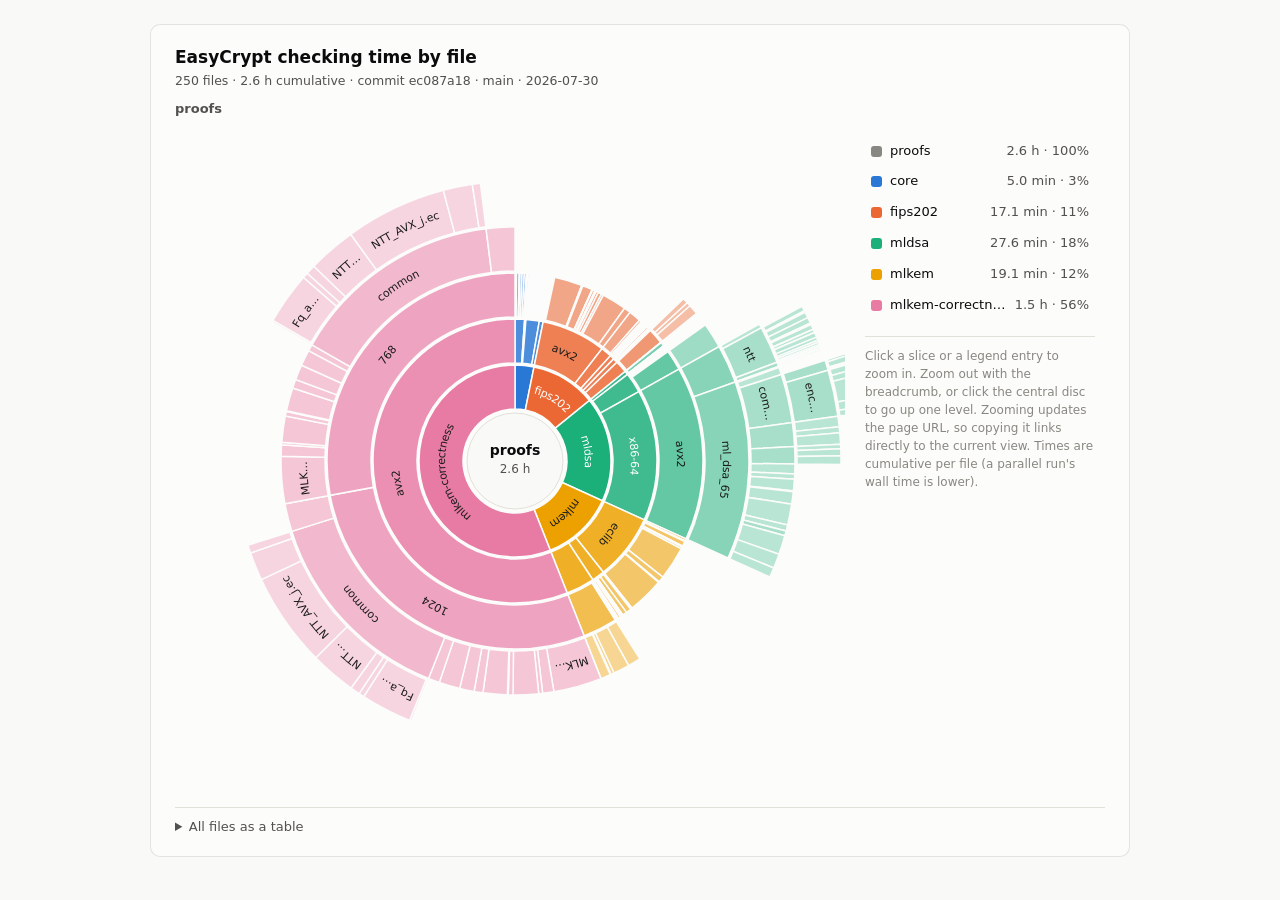
==== commit 1b3b9514: "timing: ec087a18dd48c75162218288d07c0ba769f9fc2f" ====
--- a/index.html
+++ b/index.html
@@ -100,7 +100,7 @@
 </div>
 <div id="tip"></div>
 <script>
-const DATA = {"meta": {"repo": "strub/jasmin-nist", "branch": "main", "commit": "c69c835f", "run_id": 30395771213, "date": "2026-07-28T20:18:50.269650+00:00", "files": 251, "total_seconds": 9361.9}, "tree": {"name": "proofs", "children": [{"name": "core", "children": [{"name": "eclib", "children": [{"name": "CircuitBindings.ec", "seconds": 7.4}, {"name": "CircuitBindingsExtra.ec", "seconds": 4.4}, {"name": "CoreUtils.ec", "seconds": 0.2}, {"name": "DistrExtra.ec", "seconds": 18.3}, {"name": "EclibExtra.ec", "seconds": 5.3}, {"name": "JArrayExtra.ec", "seconds": 1.3}, {"name": "JWordExtra.ec", "seconds": 19.0}, {"name": "JWordList.ec", "seconds": 17.6}, {"name": "JWord_extra.ec", "seconds": 17.7}, {"name": "ListExtra.ec", "seconds": 0.5}, {"name": "List_extra.ec", "seconds": 1.3}, {"name": "W16extra.ec", "seconds": 2.5}, {"name": "W8extra.ec", "seconds": 1.9}, {"name": "xof.ec", "seconds": 0.3}]}, {"name": "stdlib", "children": [{"name": "algebra", "children": [{"name": "MaxBigop.eca", "seconds": 0.5}, {"name": "PolyReduceZpCentered.ec", "seconds": 6.2}, {"name": "TypeWithBot.eca", "seconds": 0.2}, {"name": "ZModPCentered.ec", "seconds": 6.2}]}, {"name": "datatypes", "children": [{"name": "Nneg.ec", "seconds": 0.7}]}]}, {"name": "xarrays", "children": [{"name": "XArray1024.ec", "seconds": 5.4}, {"name": "XArray1088.ec", "seconds": 4.1}, {"name": "XArray1152.ec", "seconds": 3.5}, {"name": "XArray128.ec", "seconds": 6.0}, {"name": "XArray1408.ec", "seconds": 3.5}, {"name": "XArray1410.ec", "seconds": 4.9}, {"name": "XArray1536.ec", "seconds": 3.1}, {"name": "XArray1568.ec", "seconds": 4.0}, {"name": "XArray16.ec", "seconds": 5.6}, {"name": "XArray160.ec", "seconds": 6.2}, {"name": "XArray2048.ec", "seconds": 4.2}, {"name": "XArray24.ec", "seconds": 4.4}, {"name": "XArray25.ec", "seconds": 3.6}, {"name": "XArray256.ec", "seconds": 7.8}, {"name": "XArray32.ec", "seconds": 5.4}, {"name": "XArray320.ec", "seconds": 4.9}, {"name": "XArray384.ec", "seconds": 5.0}, {"name": "XArray4.ec", "seconds": 5.0}, {"name": "XArray40.ec", "seconds": 3.7}, {"name": "XArray416.ec", "seconds": 5.2}, {"name": "XArray48.ec", "seconds": 5.0}, {"name": "XArray5.ec", "seconds": 3.6}, {"name": "XArray5120.ec", "seconds": 2.8}, {"name": "XArray56.ec", "seconds": 4.1}, {"name": "XArray6.ec", "seconds": 3.3}, {"name": "XArray640.ec", "seconds": 4.9}, {"name": "XArray7.ec", "seconds": 3.5}, {"name": "XArray768.ec", "seconds": 5.5}, {"name": "XArray7680.ec", "seconds": 3.6}, {"name": "XArray8.ec", "seconds": 4.4}, {"name": "XArray960.ec", "seconds": 4.9}]}, {"name": "xwords", "children": [{"name": "XWord10.ec", "seconds": 3.7}, {"name": "XWord11.ec", "seconds": 3.7}, {"name": "XWord12.ec", "seconds": 3.2}, {"name": "XWord128.ec", "seconds": 3.5}, {"name": "XWord13.ec", "seconds": 3.7}, {"name": "XWord20.ec", "seconds": 3.6}, {"name": "XWord256.ec", "seconds": 4.1}, {"name": "XWord4.ec", "seconds": 3.6}, {"name": "XWord5.ec", "seconds": 3.2}, {"name": "XWord512.ec", "seconds": 5.0}, {"name": "XWord64.ec", "seconds": 3.5}]}]}, {"name": "fips202", "children": [{"name": "avx2", "children": [{"name": "Avx2_extra.ec", "seconds": 4.6}, {"name": "Keccak1600_avx2.ec", "seconds": 9.4}, {"name": "Keccak1600_avx2x4.ec", "seconds": 6.5}, {"name": "Keccak1600_fixedsizes_avx2.ec", "seconds": 224.5}, {"name": "Keccak1600_fixedsizes_avx2x4.ec", "seconds": 9.4}, {"name": "Keccak1600_updstate_avx2.ec", "seconds": 79.6}, {"name": "Keccak1600_updstate_avx2x4.ec", "seconds": 5.2}, {"name": "Keccakf1600_avx2.ec", "seconds": 18.8}, {"name": "Keccakf1600_avx2x4.ec", "seconds": 11.2}, {"name": "Keccakf1600_avx2x4_generic.ec", "seconds": 18.7}, {"name": "Keccakf1600_avx2x4_native.ec", "seconds": 26.9}, {"name": "Keccakf1600_avx2x4_orig.ec", "seconds": 17.2}, {"name": "kck_abs_bindings.ec", "seconds": 195.8}, {"name": "kck_bindings.ec", "seconds": 54.4}]}, {"name": "common", "children": [{"name": "Keccak1600_subreadwrite.ec", "seconds": 96.8}, {"name": "keccak_bindings.ec", "seconds": 18.4}]}, {"name": "extracted", "children": [{"name": "Keccak1600_Jazz.ec", "seconds": 2.4}, {"name": "Keccak1600_Jazz_ASIZE.ec", "seconds": 2.6}, {"name": "Keccak1600_fixedsizes_avx2_checkXtr.ec", "seconds": 9.0}, {"name": "Keccak1600_fixedsizes_avx2x4_checkXtr.ec", "seconds": 9.5}, {"name": "Keccak1600_fixedsizes_ref_checkXtr.ec", "seconds": 5.8}, {"name": "Keccak1600_subreadwrite_checkXtr.ec", "seconds": 3.8}, {"name": "Keccak1600_updstate_avx2_checkXtr.ec", "seconds": 6.1}, {"name": "Keccak1600_updstate_avx2x4_checkXtr.ec", "seconds": 8.3}]}, {"name": "ref", "children": [{"name": "Keccak1600_fixedsizes_ref.ec", "seconds": 5.8}, {"name": "Keccak1600_ref.ec", "seconds": 3.9}, {"name": "Keccakf1600.ec", "seconds": 3.1}, {"name": "Keccakf1600_basic.ec", "seconds": 16.4}, {"name": "Keccakf1600_opt.ec", "seconds": 10.0}, {"name": "Keccakf1600_ref.ec", "seconds": 9.9}]}, {"name": "spec", "children": [{"name": "FIPS202_Keccakf1600.ec", "seconds": 1.5}, {"name": "FIPS202_SHA3.ec", "seconds": 1.4}, {"name": "Keccak1600_arrays.ec", "seconds": 1.3}, {"name": "properties", "children": [{"name": "FIPS202_SHA3_Spec.ec", "seconds": 35.9}, {"name": "Keccak1600_Spec.ec", "seconds": 25.2}, {"name": "Keccakf1600_Spec.ec", "seconds": 65.4}]}]}]}, {"name": "mldsa", "children": [{"name": "eclib", "children": [{"name": "ArrayExtra.ec", "seconds": 1.1}, {"name": "CircuitBindings.ec", "seconds": 6.5}, {"name": "CoreUtils.ec", "seconds": 0.2}, {"name": "JArrayExtra.ec", "seconds": 1.2}, {"name": "JWordExtra.ec", "seconds": 33.0}, {"name": "ListExtra.ec", "seconds": 0.5}, {"name": "bindings.ec", "seconds": 3.3}, {"name": "xof.ec", "seconds": 0.3}]}, {"name": "spec", "children": [{"name": "Conversion.ec", "seconds": 4.4}, {"name": "GFq.ec", "seconds": 2.1}, {"name": "MLDSA.ec", "seconds": 4.4}, {"name": "MLDSA_SP.ec", "seconds": 3.8}, {"name": "MLDSA_W32_Rep.ec", "seconds": 7.1}, {"name": "Parameters.ec", "seconds": 2.1}, {"name": "Rq.ec", "seconds": 2.7}, {"name": "Sampling.ec", "seconds": 3.8}, {"name": "Serialization.ec", "seconds": 12.2}, {"name": "Symmetric.ec", "seconds": 3.6}, {"name": "VecMat.ec", "seconds": 5.8}, {"name": "properties", "children": [{"name": "ZqRounding.eca", "seconds": 157.9}]}]}, {"name": "x86-64", "children": [{"name": "avx2", "children": [{"name": "common", "children": [{"name": "avx2red.ec", "seconds": 22.3}, {"name": "ntt", "children": [{"name": "crspoly.ec", "seconds": 2.2}, {"name": "fnttalg.ec", "seconds": 20.7}, {"name": "fnttalgcorrect.ec", "seconds": 7.2}, {"name": "fnttcorrect.ec", "seconds": 28.0}, {"name": "inttalg.ec", "seconds": 27.4}, {"name": "inttalgcorrect.ec", "seconds": 7.1}, {"name": "inttcorrect.ec", "seconds": 23.9}, {"name": "listred.ec", "seconds": 0.9}, {"name": "nttalg.ec", "seconds": 14.6}, {"name": "nttlogspec.ec", "seconds": 0.7}, {"name": "nttpoly.ec", "seconds": 22.4}, {"name": "nttspec.ec", "seconds": 15.5}, {"name": "nttzetas.ec", "seconds": 9.6}, {"name": "pwmulcorrect.ec", "seconds": 10.3}, {"name": "pwmultest.ec", "seconds": 8.0}]}, {"name": "sample", "children": [{"name": "agree.ec", "seconds": 2.1}, {"name": "errshuffle.ec", "seconds": 7.5}, {"name": "prefixarray.ec", "seconds": 1.8}, {"name": "rejstream.ec", "seconds": 2.6}, {"name": "sha3x4.ec", "seconds": 7.9}, {"name": "warraypack.ec", "seconds": 2.0}]}]}, {"name": "ml_dsa_65", "children": [{"name": "arithmetic", "children": [{"name": "rounding.ec", "seconds": 6.4}]}, {"name": "column_vector.ec", "seconds": 37.7}, {"name": "common", "children": [{"name": "arithmetic", "children": [{"name": "common_invert_ntt.ec", "seconds": 9.8}, {"name": "common_modular.ec", "seconds": 12.6}, {"name": "common_ntt.ec", "seconds": 6.2}, {"name": "common_rounding.ec", "seconds": 6.5}]}, {"name": "encoding", "children": [{"name": "s1.ec", "seconds": 27.6}, {"name": "s2.ec", "seconds": 27.5}, {"name": "signature.ec", "seconds": 96.8}, {"name": "t0.ec", "seconds": 38.9}, {"name": "t1.ec", "seconds": 26.8}]}]}, {"name": "coresamplers", "children": [{"name": "Aexpand.ec", "seconds": 48.8}, {"name": "Mexpand.ec", "seconds": 27.3}, {"name": "Sexpand.ec", "seconds": 53.1}]}, {"name": "encoding", "children": [{"name": "commitment.ec", "seconds": 21.2}, {"name": "error_polynomial.ec", "seconds": 32.7}, {"name": "gamma1.ec", "seconds": 40.1}]}, {"name": "hashing.ec", "seconds": 53.6}, {"name": "hashing_4x.ec", "seconds": 27.1}, {"name": "keygen.ec", "seconds": 62.1}, {"name": "ml_dsa_65_avx2.ec", "seconds": 3.8}, {"name": "mldsa_65_prelude.ec", "seconds": 67.4}, {"name": "polynomial.ec", "seconds": 113.7}, {"name": "row_vector.ec", "seconds": 33.9}, {"name": "sample", "children": [{"name": "challenge.ec", "seconds": 6.4}, {"name": "error_vectors.ec", "seconds": 6.4}, {"name": "mask.ec", "seconds": 6.6}, {"name": "matrix_A.ec", "seconds": 6.5}]}, {"name": "sign.ec", "seconds": 103.8}, {"name": "sign_norm_checks.ec", "seconds": 76.9}, {"name": "verify.ec", "seconds": 52.6}]}]}]}]}, {"name": "mlkem", "children": [{"name": "eclib", "children": [{"name": "AVX2_Ops.ec", "seconds": 18.0}, {"name": "Fastexp.ec", "seconds": 1.4}, {"name": "For.ec", "seconds": 1.2}, {"name": "IntDiv_extra.ec", "seconds": 2.7}, {"name": "Jcheck.ec", "seconds": 0.9}, {"name": "MLKEMFCLib.ec", "seconds": 39.2}, {"name": "Montgomery.ec", "seconds": 8.3}, {"name": "Montgomery16.ec", "seconds": 15.2}, {"name": "NTTAlgebra.ec", "seconds": 267.6}, {"name": "NTT_Fq.ec", "seconds": 47.7}, {"name": "barrett_mlkem_general.ec", "seconds": 2.4}, {"name": "mlkem_bindings.ec", "seconds": 3.4}, {"name": "mlkem_filters.ec", "seconds": 291.8}]}, {"name": "security", "children": [{"name": "FLPRG.eca", "seconds": 0.1}, {"name": "FO_MLKEM.ec", "seconds": 13.0}, {"name": "FO_TT.ec", "seconds": 71.8}, {"name": "FO_UU.ec", "seconds": 34.7}, {"name": "KEM_ROM.ec", "seconds": 1.1}, {"name": "MLWE.ec", "seconds": 8.3}, {"name": "MLWE_PKE.ec", "seconds": 11.7}, {"name": "MLWE_PKE_Basic.ec", "seconds": 4.5}, {"name": "MLWE_PKE_Hash.ec", "seconds": 18.5}, {"name": "PKE_ROM.ec", "seconds": 2.8}]}, {"name": "spec", "children": [{"name": "GFq.ec", "seconds": 1.0}, {"name": "KPKE.ec", "seconds": 3.3}, {"name": "MLKEM.ec", "seconds": 3.2}, {"name": "Parameters.ec", "seconds": 0.8}, {"name": "Rq.ec", "seconds": 3.5}, {"name": "Sampling.ec", "seconds": 3.3}, {"name": "Serialization.ec", "seconds": 3.5}, {"name": "Symmetric.ec", "seconds": 3.2}, {"name": "VecMat.ec", "seconds": 4.8}, {"name": "properties", "children": [{"name": "Correctness.ec", "seconds": 81.6}, {"name": "EncDecCorrectness.ec", "seconds": 104.5}, {"name": "InnerPKE_Op.ec", "seconds": 20.3}, {"name": "MLKEMLib.ec", "seconds": 5.8}, {"name": "MLKEMSecurity.ec", "seconds": 61.9}]}]}]}, {"name": "mlkem-correctness", "children": [{"name": "avx2", "children": [{"name": "1024", "children": [{"name": "MLKEM1024_prelude.ec", "seconds": 0.5}, {"name": "MLKEM_InnerPKE_avx2_new.ec", "seconds": 308.5}, {"name": "MLKEM_KEM_avx2.ec", "seconds": 72.2}, {"name": "MLKEM_PolyVec_avx2.ec", "seconds": 25.1}, {"name": "MLKEM_PolyVec_avx2_circuit.ec", "seconds": 166.9}, {"name": "MLKEM_Poly_avx2_circuit_1024.ec", "seconds": 31.9}, {"name": "MLKEM_W16_Rep.ec", "seconds": 5.2}, {"name": "MLKEM_avx2_equivs.ec", "seconds": 0.1}, {"name": "MLKEM_genmatrix_avx2.ec", "seconds": 157.7}, {"name": "MLKEM_getnoise_avx2.ec", "seconds": 58.1}, {"name": "MLKEM_keccak_avx2.ec", "seconds": 95.7}, {"name": "NTT_avx2.ec", "seconds": 143.1}, {"name": "circuit_sem_1024.ec", "seconds": 42.9}, {"name": "common", "children": [{"name": "Fq.ec", "seconds": 10.3}, {"name": "Fq_avx2.ec", "seconds": 276.6}, {"name": "MLKEM_Poly_avx2.ec", "seconds": 30.0}, {"name": "MLKEM_Poly_avx2_circuit.ec", "seconds": 52.3}, {"name": "NTT_AVX_Fq.ec", "seconds": 247.9}, {"name": "NTT_AVX_j.ec", "seconds": 513.5}, {"name": "NTT_avx2_poly.ec", "seconds": 153.0}, {"name": "circuit_semantics.ec", "seconds": 43.6}]}, {"name": "mlkem_filters_bridge.ec", "seconds": 181.4}]}, {"name": "768", "children": [{"name": "MLKEM768_prelude.ec", "seconds": 0.5}, {"name": "MLKEM_InnerPKE_avx2_new.ec", "seconds": 304.2}, {"name": "MLKEM_KEM_avx2.ec", "seconds": 72.4}, {"name": "MLKEM_PolyVec_avx2.ec", "seconds": 16.9}, {"name": "MLKEM_PolyVec_avx2_circuit.ec", "seconds": 169.6}, {"name": "MLKEM_Poly_avx2_circuit_768.ec", "seconds": 29.3}, {"name": "MLKEM_W16_Rep.ec", "seconds": 5.4}, {"name": "MLKEM_avx2_equivs.ec", "seconds": 0.1}, {"name": "MLKEM_genmatrix_avx2.ec", "seconds": 149.3}, {"name": "MLKEM_getnoise_avx2.ec", "seconds": 57.6}, {"name": "MLKEM_keccak_avx2.ec", "seconds": 98.1}, {"name": "NTT_avx2.ec", "seconds": 101.1}, {"name": "circuit_sem_768.ec", "seconds": 74.8}, {"name": "common", "children": [{"name": "Fq.ec", "seconds": 9.4}, {"name": "Fq_avx2.ec", "seconds": 251.9}, {"name": "MLKEM_Poly_avx2.ec", "seconds": 29.4}, {"name": "MLKEM_Poly_avx2_circuit.ec", "seconds": 52.1}, {"name": "NTT_AVX_Fq.ec", "seconds": 259.9}, {"name": "NTT_AVX_j.ec", "seconds": 548.2}, {"name": "NTT_avx2_poly.ec", "seconds": 160.2}, {"name": "circuit_semantics.ec", "seconds": 43.7}]}, {"name": "mlkem_filters_bridge.ec", "seconds": 184.7}]}]}]}]}};
+const DATA = {"meta": {"repo": "strub/jasmin-nist", "branch": "main", "commit": "ec087a18", "run_id": 30527511745, "date": "2026-07-30T08:39:04.372315+00:00", "files": 250, "total_seconds": 9383.1}, "tree": {"name": "proofs", "children": [{"name": "core", "children": [{"name": "eclib", "children": [{"name": "CircuitBindings.ec", "seconds": 7.4}, {"name": "CircuitBindingsExtra.ec", "seconds": 4.4}, {"name": "CoreUtils.ec", "seconds": 0.2}, {"name": "DistrExtra.ec", "seconds": 21.5}, {"name": "EclibExtra.ec", "seconds": 5.4}, {"name": "JArrayExtra.ec", "seconds": 1.3}, {"name": "JWordExtra.ec", "seconds": 16.1}, {"name": "JWordList.ec", "seconds": 17.8}, {"name": "JWord_extra.ec", "seconds": 17.8}, {"name": "ListExtra.ec", "seconds": 0.5}, {"name": "List_extra.ec", "seconds": 1.3}, {"name": "W16extra.ec", "seconds": 5.6}, {"name": "W8extra.ec", "seconds": 1.9}, {"name": "xof.ec", "seconds": 0.3}]}, {"name": "stdlib", "children": [{"name": "algebra", "children": [{"name": "MaxBigop.eca", "seconds": 0.5}, {"name": "PolyReduceZpCentered.ec", "seconds": 6.3}, {"name": "TypeWithBot.eca", "seconds": 0.2}, {"name": "ZModPCentered.ec", "seconds": 6.1}]}, {"name": "datatypes", "children": [{"name": "Nneg.ec", "seconds": 0.7}]}]}, {"name": "xarrays", "children": [{"name": "XArray1024.ec", "seconds": 5.6}, {"name": "XArray1088.ec", "seconds": 4.3}, {"name": "XArray1152.ec", "seconds": 3.5}, {"name": "XArray128.ec", "seconds": 6.0}, {"name": "XArray1408.ec", "seconds": 3.5}, {"name": "XArray1410.ec", "seconds": 5.0}, {"name": "XArray1536.ec", "seconds": 3.5}, {"name": "XArray1568.ec", "seconds": 3.9}, {"name": "XArray16.ec", "seconds": 5.3}, {"name": "XArray160.ec", "seconds": 6.1}, {"name": "XArray2048.ec", "seconds": 4.3}, {"name": "XArray24.ec", "seconds": 4.4}, {"name": "XArray25.ec", "seconds": 3.6}, {"name": "XArray256.ec", "seconds": 7.8}, {"name": "XArray32.ec", "seconds": 5.4}, {"name": "XArray320.ec", "seconds": 4.9}, {"name": "XArray384.ec", "seconds": 4.9}, {"name": "XArray4.ec", "seconds": 5.0}, {"name": "XArray40.ec", "seconds": 3.6}, {"name": "XArray416.ec", "seconds": 5.0}, {"name": "XArray48.ec", "seconds": 5.1}, {"name": "XArray5.ec", "seconds": 3.6}, {"name": "XArray5120.ec", "seconds": 2.9}, {"name": "XArray56.ec", "seconds": 4.2}, {"name": "XArray6.ec", "seconds": 3.6}, {"name": "XArray640.ec", "seconds": 4.9}, {"name": "XArray7.ec", "seconds": 3.6}, {"name": "XArray768.ec", "seconds": 5.3}, {"name": "XArray7680.ec", "seconds": 3.6}, {"name": "XArray8.ec", "seconds": 4.5}, {"name": "XArray960.ec", "seconds": 5.1}]}, {"name": "xwords", "children": [{"name": "XWord10.ec", "seconds": 3.4}, {"name": "XWord11.ec", "seconds": 3.7}, {"name": "XWord12.ec", "seconds": 3.7}, {"name": "XWord128.ec", "seconds": 3.5}, {"name": "XWord13.ec", "seconds": 3.6}, {"name": "XWord20.ec", "seconds": 3.6}, {"name": "XWord256.ec", "seconds": 3.6}, {"name": "XWord4.ec", "seconds": 3.7}, {"name": "XWord5.ec", "seconds": 3.5}, {"name": "XWord512.ec", "seconds": 5.0}, {"name": "XWord64.ec", "seconds": 3.3}]}]}, {"name": "fips202", "children": [{"name": "avx2", "children": [{"name": "Avx2_extra.ec", "seconds": 4.6}, {"name": "Keccak1600_avx2.ec", "seconds": 9.3}, {"name": "Keccak1600_avx2x4.ec", "seconds": 6.5}, {"name": "Keccak1600_fixedsizes_avx2.ec", "seconds": 223.8}, {"name": "Keccak1600_fixedsizes_avx2x4.ec", "seconds": 9.5}, {"name": "Keccak1600_updstate_avx2.ec", "seconds": 79.7}, {"name": "Keccak1600_updstate_avx2x4.ec", "seconds": 5.5}, {"name": "Keccakf1600_avx2.ec", "seconds": 19.1}, {"name": "Keccakf1600_avx2x4.ec", "seconds": 11.3}, {"name": "Keccakf1600_avx2x4_generic.ec", "seconds": 18.9}, {"name": "Keccakf1600_avx2x4_native.ec", "seconds": 27.3}, {"name": "Keccakf1600_avx2x4_orig.ec", "seconds": 17.4}, {"name": "kck_abs_bindings.ec", "seconds": 198.5}, {"name": "kck_bindings.ec", "seconds": 54.6}]}, {"name": "common", "children": [{"name": "Keccak1600_subreadwrite.ec", "seconds": 97.4}, {"name": "keccak_bindings.ec", "seconds": 18.8}]}, {"name": "extracted", "children": [{"name": "Keccak1600_Jazz.ec", "seconds": 2.4}, {"name": "Keccak1600_Jazz_ASIZE.ec", "seconds": 2.5}, {"name": "Keccak1600_fixedsizes_avx2_checkXtr.ec", "seconds": 9.0}, {"name": "Keccak1600_fixedsizes_avx2x4_checkXtr.ec", "seconds": 9.3}, {"name": "Keccak1600_fixedsizes_ref_checkXtr.ec", "seconds": 5.8}, {"name": "Keccak1600_subreadwrite_checkXtr.ec", "seconds": 3.8}, {"name": "Keccak1600_updstate_avx2_checkXtr.ec", "seconds": 6.0}, {"name": "Keccak1600_updstate_avx2x4_checkXtr.ec", "seconds": 8.1}]}, {"name": "ref", "children": [{"name": "Keccak1600_fixedsizes_ref.ec", "seconds": 5.8}, {"name": "Keccak1600_ref.ec", "seconds": 3.9}, {"name": "Keccakf1600.ec", "seconds": 3.2}, {"name": "Keccakf1600_basic.ec", "seconds": 16.2}, {"name": "Keccakf1600_opt.ec", "seconds": 10.0}, {"name": "Keccakf1600_ref.ec", "seconds": 10.1}]}, {"name": "spec", "children": [{"name": "FIPS202_Keccakf1600.ec", "seconds": 1.4}, {"name": "FIPS202_SHA3.ec", "seconds": 1.5}, {"name": "Keccak1600_arrays.ec", "seconds": 1.3}, {"name": "properties", "children": [{"name": "FIPS202_SHA3_Spec.ec", "seconds": 36.0}, {"name": "Keccak1600_Spec.ec", "seconds": 25.5}, {"name": "Keccakf1600_Spec.ec", "seconds": 64.6}]}]}]}, {"name": "mldsa", "children": [{"name": "eclib", "children": [{"name": "ArrayExtra.ec", "seconds": 1.1}, {"name": "CoreUtils.ec", "seconds": 0.2}, {"name": "JArrayExtra.ec", "seconds": 1.2}, {"name": "JWordExtra.ec", "seconds": 33.0}, {"name": "ListExtra.ec", "seconds": 0.5}, {"name": "bindings.ec", "seconds": 3.4}, {"name": "xof.ec", "seconds": 0.4}]}, {"name": "spec", "children": [{"name": "Conversion.ec", "seconds": 4.3}, {"name": "GFq.ec", "seconds": 2.1}, {"name": "MLDSA.ec", "seconds": 4.4}, {"name": "MLDSA_SP.ec", "seconds": 3.9}, {"name": "MLDSA_W32_Rep.ec", "seconds": 6.9}, {"name": "Parameters.ec", "seconds": 2.1}, {"name": "Rq.ec", "seconds": 2.7}, {"name": "Sampling.ec", "seconds": 3.8}, {"name": "Serialization.ec", "seconds": 12.3}, {"name": "Symmetric.ec", "seconds": 3.7}, {"name": "VecMat.ec", "seconds": 6.0}, {"name": "properties", "children": [{"name": "ZqRounding.eca", "seconds": 164.3}]}]}, {"name": "x86-64", "children": [{"name": "avx2", "children": [{"name": "common", "children": [{"name": "avx2red.ec", "seconds": 22.6}, {"name": "ntt", "children": [{"name": "crspoly.ec", "seconds": 2.2}, {"name": "fnttalg.ec", "seconds": 23.4}, {"name": "fnttalgcorrect.ec", "seconds": 7.1}, {"name": "fnttcorrect.ec", "seconds": 28.0}, {"name": "inttalg.ec", "seconds": 27.4}, {"name": "inttalgcorrect.ec", "seconds": 7.1}, {"name": "inttcorrect.ec", "seconds": 23.9}, {"name": "listred.ec", "seconds": 0.9}, {"name": "nttalg.ec", "seconds": 14.7}, {"name": "nttlogspec.ec", "seconds": 0.7}, {"name": "nttpoly.ec", "seconds": 22.9}, {"name": "nttspec.ec", "seconds": 15.7}, {"name": "nttzetas.ec", "seconds": 9.7}, {"name": "pwmulcorrect.ec", "seconds": 10.3}, {"name": "pwmultest.ec", "seconds": 8.0}]}, {"name": "sample", "children": [{"name": "agree.ec", "seconds": 2.0}, {"name": "errshuffle.ec", "seconds": 7.5}, {"name": "prefixarray.ec", "seconds": 1.8}, {"name": "rejstream.ec", "seconds": 2.8}, {"name": "sha3x4.ec", "seconds": 7.9}, {"name": "warraypack.ec", "seconds": 1.9}]}]}, {"name": "ml_dsa_65", "children": [{"name": "arithmetic", "children": [{"name": "rounding.ec", "seconds": 6.3}]}, {"name": "column_vector.ec", "seconds": 39.0}, {"name": "common", "children": [{"name": "arithmetic", "children": [{"name": "common_invert_ntt.ec", "seconds": 10.0}, {"name": "common_modular.ec", "seconds": 24.9}, {"name": "common_ntt.ec", "seconds": 6.2}, {"name": "common_rounding.ec", "seconds": 6.5}]}, {"name": "encoding", "children": [{"name": "s1.ec", "seconds": 27.5}, {"name": "s2.ec", "seconds": 27.5}, {"name": "signature.ec", "seconds": 96.2}, {"name": "t0.ec", "seconds": 38.3}, {"name": "t1.ec", "seconds": 26.0}]}]}, {"name": "coresamplers", "children": [{"name": "Aexpand.ec", "seconds": 48.7}, {"name": "Mexpand.ec", "seconds": 27.8}, {"name": "Sexpand.ec", "seconds": 52.6}]}, {"name": "encoding", "children": [{"name": "commitment.ec", "seconds": 20.8}, {"name": "error_polynomial.ec", "seconds": 32.1}, {"name": "gamma1.ec", "seconds": 39.9}]}, {"name": "hashing.ec", "seconds": 54.0}, {"name": "hashing_4x.ec", "seconds": 27.6}, {"name": "keygen.ec", "seconds": 62.8}, {"name": "ml_dsa_65_avx2.ec", "seconds": 3.7}, {"name": "mldsa_65_prelude.ec", "seconds": 67.4}, {"name": "polynomial.ec", "seconds": 113.4}, {"name": "row_vector.ec", "seconds": 33.1}, {"name": "sample", "children": [{"name": "challenge.ec", "seconds": 6.3}, {"name": "error_vectors.ec", "seconds": 6.4}, {"name": "mask.ec", "seconds": 6.4}, {"name": "matrix_A.ec", "seconds": 6.5}]}, {"name": "sign.ec", "seconds": 103.7}, {"name": "sign_norm_checks.ec", "seconds": 78.5}, {"name": "verify.ec", "seconds": 52.6}]}]}]}]}, {"name": "mlkem", "children": [{"name": "eclib", "children": [{"name": "AVX2_Ops.ec", "seconds": 17.8}, {"name": "Fastexp.ec", "seconds": 1.4}, {"name": "For.ec", "seconds": 1.2}, {"name": "IntDiv_extra.ec", "seconds": 2.7}, {"name": "Jcheck.ec", "seconds": 0.9}, {"name": "MLKEMFCLib.ec", "seconds": 39.6}, {"name": "Montgomery.ec", "seconds": 8.3}, {"name": "Montgomery16.ec", "seconds": 15.5}, {"name": "NTTAlgebra.ec", "seconds": 268.4}, {"name": "NTT_Fq.ec", "seconds": 47.9}, {"name": "barrett_mlkem_general.ec", "seconds": 2.3}, {"name": "mlkem_bindings.ec", "seconds": 3.5}, {"name": "mlkem_filters.ec", "seconds": 295.1}]}, {"name": "security", "children": [{"name": "FLPRG.eca", "seconds": 0.1}, {"name": "FO_MLKEM.ec", "seconds": 12.7}, {"name": "FO_TT.ec", "seconds": 42.6}, {"name": "FO_UU.ec", "seconds": 35.0}, {"name": "KEM_ROM.ec", "seconds": 1.1}, {"name": "MLWE.ec", "seconds": 8.2}, {"name": "MLWE_PKE.ec", "seconds": 11.5}, {"name": "MLWE_PKE_Basic.ec", "seconds": 4.5}, {"name": "MLWE_PKE_Hash.ec", "seconds": 18.4}, {"name": "PKE_ROM.ec", "seconds": 2.6}]}, {"name": "spec", "children": [{"name": "GFq.ec", "seconds": 1.0}, {"name": "KPKE.ec", "seconds": 3.1}, {"name": "MLKEM.ec", "seconds": 3.3}, {"name": "Parameters.ec", "seconds": 0.8}, {"name": "Rq.ec", "seconds": 3.4}, {"name": "Sampling.ec", "seconds": 3.3}, {"name": "Serialization.ec", "seconds": 3.3}, {"name": "Symmetric.ec", "seconds": 3.2}, {"name": "VecMat.ec", "seconds": 4.7}, {"name": "properties", "children": [{"name": "Correctness.ec", "seconds": 82.8}, {"name": "EncDecCorrectness.ec", "seconds": 104.8}, {"name": "InnerPKE_Op.ec", "seconds": 20.7}, {"name": "MLKEMLib.ec", "seconds": 5.9}, {"name": "MLKEMSecurity.ec", "seconds": 63.8}]}]}]}, {"name": "mlkem-correctness", "children": [{"name": "avx2", "children": [{"name": "1024", "children": [{"name": "MLKEM1024_prelude.ec", "seconds": 0.5}, {"name": "MLKEM_InnerPKE_avx2_new.ec", "seconds": 312.1}, {"name": "MLKEM_KEM_avx2.ec", "seconds": 72.5}, {"name": "MLKEM_PolyVec_avx2.ec", "seconds": 25.5}, {"name": "MLKEM_PolyVec_avx2_circuit.ec", "seconds": 163.9}, {"name": "MLKEM_Poly_avx2_circuit_1024.ec", "seconds": 31.0}, {"name": "MLKEM_W16_Rep.ec", "seconds": 5.0}, {"name": "MLKEM_avx2_equivs.ec", "seconds": 0.1}, {"name": "MLKEM_genmatrix_avx2.ec", "seconds": 156.9}, {"name": "MLKEM_getnoise_avx2.ec", "seconds": 57.1}, {"name": "MLKEM_keccak_avx2.ec", "seconds": 94.1}, {"name": "NTT_avx2.ec", "seconds": 135.4}, {"name": "circuit_sem_1024.ec", "seconds": 73.7}, {"name": "common", "children": [{"name": "Fq.ec", "seconds": 10.7}, {"name": "Fq_avx2.ec", "seconds": 276.1}, {"name": "MLKEM_Poly_avx2.ec", "seconds": 29.6}, {"name": "MLKEM_Poly_avx2_circuit.ec", "seconds": 51.9}, {"name": "NTT_AVX_Fq.ec", "seconds": 248.3}, {"name": "NTT_AVX_j.ec", "seconds": 510.6}, {"name": "NTT_avx2_poly.ec", "seconds": 153.0}, {"name": "circuit_semantics.ec", "seconds": 43.9}]}, {"name": "mlkem_filters_bridge.ec", "seconds": 181.6}]}, {"name": "768", "children": [{"name": "MLKEM768_prelude.ec", "seconds": 0.5}, {"name": "MLKEM_InnerPKE_avx2_new.ec", "seconds": 304.2}, {"name": "MLKEM_KEM_avx2.ec", "seconds": 73.6}, {"name": "MLKEM_PolyVec_avx2.ec", "seconds": 16.3}, {"name": "MLKEM_PolyVec_avx2_circuit.ec", "seconds": 169.0}, {"name": "MLKEM_Poly_avx2_circuit_768.ec", "seconds": 29.7}, {"name": "MLKEM_W16_Rep.ec", "seconds": 5.1}, {"name": "MLKEM_avx2_equivs.ec", "seconds": 0.1}, {"name": "MLKEM_genmatrix_avx2.ec", "seconds": 149.2}, {"name": "MLKEM_getnoise_avx2.ec", "seconds": 57.7}, {"name": "MLKEM_keccak_avx2.ec", "seconds": 98.7}, {"name": "NTT_avx2.ec", "seconds": 103.3}, {"name": "circuit_sem_768.ec", "seconds": 43.1}, {"name": "common", "children": [{"name": "Fq.ec", "seconds": 10.1}, {"name": "Fq_avx2.ec", "seconds": 281.1}, {"name": "MLKEM_Poly_avx2.ec", "seconds": 29.9}, {"name": "MLKEM_Poly_avx2_circuit.ec", "seconds": 51.9}, {"name": "NTT_AVX_Fq.ec", "seconds": 260.1}, {"name": "NTT_AVX_j.ec", "seconds": 550.2}, {"name": "NTT_avx2_poly.ec", "seconds": 157.7}, {"name": "circuit_semantics.ec", "seconds": 43.7}]}, {"name": "mlkem_filters_bridge.ec", "seconds": 185.0}]}]}]}]}};
 
 /* ---- palette: categorical slot per top-level directory (validated) ---- */
 const LIGHT = ["#2a78d6", "#eb6834", "#1baf7a", "#eda100", "#e87ba4",
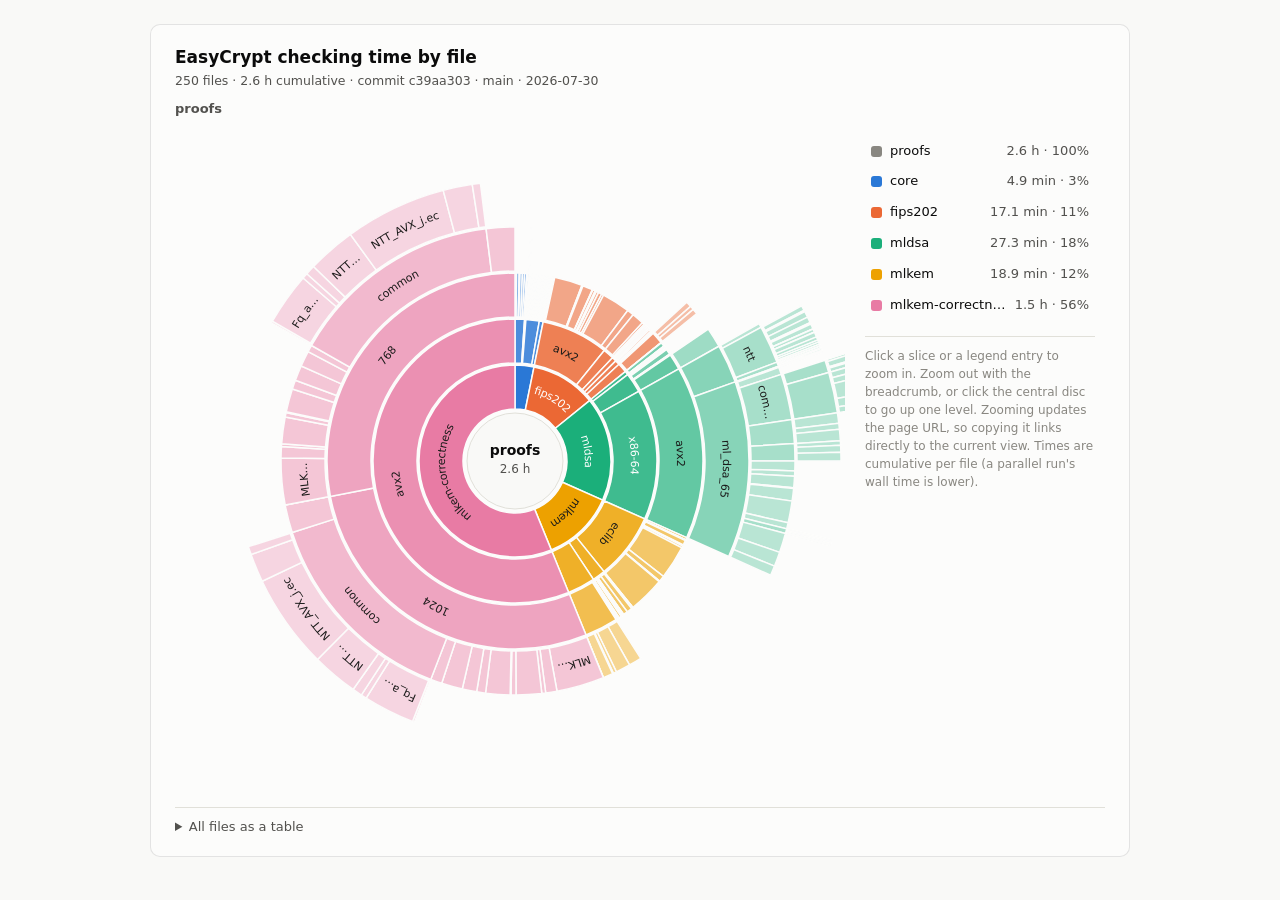
==== commit f7319375: "timing: c39aa303628d397fb16821c529bb35ee914973ea" ====
--- a/index.html
+++ b/index.html
@@ -100,7 +100,7 @@
 </div>
 <div id="tip"></div>
 <script>
-const DATA = {"meta": {"repo": "strub/jasmin-nist", "branch": "main", "commit": "ec087a18", "run_id": 30527511745, "date": "2026-07-30T08:39:04.372315+00:00", "files": 250, "total_seconds": 9383.1}, "tree": {"name": "proofs", "children": [{"name": "core", "children": [{"name": "eclib", "children": [{"name": "CircuitBindings.ec", "seconds": 7.4}, {"name": "CircuitBindingsExtra.ec", "seconds": 4.4}, {"name": "CoreUtils.ec", "seconds": 0.2}, {"name": "DistrExtra.ec", "seconds": 21.5}, {"name": "EclibExtra.ec", "seconds": 5.4}, {"name": "JArrayExtra.ec", "seconds": 1.3}, {"name": "JWordExtra.ec", "seconds": 16.1}, {"name": "JWordList.ec", "seconds": 17.8}, {"name": "JWord_extra.ec", "seconds": 17.8}, {"name": "ListExtra.ec", "seconds": 0.5}, {"name": "List_extra.ec", "seconds": 1.3}, {"name": "W16extra.ec", "seconds": 5.6}, {"name": "W8extra.ec", "seconds": 1.9}, {"name": "xof.ec", "seconds": 0.3}]}, {"name": "stdlib", "children": [{"name": "algebra", "children": [{"name": "MaxBigop.eca", "seconds": 0.5}, {"name": "PolyReduceZpCentered.ec", "seconds": 6.3}, {"name": "TypeWithBot.eca", "seconds": 0.2}, {"name": "ZModPCentered.ec", "seconds": 6.1}]}, {"name": "datatypes", "children": [{"name": "Nneg.ec", "seconds": 0.7}]}]}, {"name": "xarrays", "children": [{"name": "XArray1024.ec", "seconds": 5.6}, {"name": "XArray1088.ec", "seconds": 4.3}, {"name": "XArray1152.ec", "seconds": 3.5}, {"name": "XArray128.ec", "seconds": 6.0}, {"name": "XArray1408.ec", "seconds": 3.5}, {"name": "XArray1410.ec", "seconds": 5.0}, {"name": "XArray1536.ec", "seconds": 3.5}, {"name": "XArray1568.ec", "seconds": 3.9}, {"name": "XArray16.ec", "seconds": 5.3}, {"name": "XArray160.ec", "seconds": 6.1}, {"name": "XArray2048.ec", "seconds": 4.3}, {"name": "XArray24.ec", "seconds": 4.4}, {"name": "XArray25.ec", "seconds": 3.6}, {"name": "XArray256.ec", "seconds": 7.8}, {"name": "XArray32.ec", "seconds": 5.4}, {"name": "XArray320.ec", "seconds": 4.9}, {"name": "XArray384.ec", "seconds": 4.9}, {"name": "XArray4.ec", "seconds": 5.0}, {"name": "XArray40.ec", "seconds": 3.6}, {"name": "XArray416.ec", "seconds": 5.0}, {"name": "XArray48.ec", "seconds": 5.1}, {"name": "XArray5.ec", "seconds": 3.6}, {"name": "XArray5120.ec", "seconds": 2.9}, {"name": "XArray56.ec", "seconds": 4.2}, {"name": "XArray6.ec", "seconds": 3.6}, {"name": "XArray640.ec", "seconds": 4.9}, {"name": "XArray7.ec", "seconds": 3.6}, {"name": "XArray768.ec", "seconds": 5.3}, {"name": "XArray7680.ec", "seconds": 3.6}, {"name": "XArray8.ec", "seconds": 4.5}, {"name": "XArray960.ec", "seconds": 5.1}]}, {"name": "xwords", "children": [{"name": "XWord10.ec", "seconds": 3.4}, {"name": "XWord11.ec", "seconds": 3.7}, {"name": "XWord12.ec", "seconds": 3.7}, {"name": "XWord128.ec", "seconds": 3.5}, {"name": "XWord13.ec", "seconds": 3.6}, {"name": "XWord20.ec", "seconds": 3.6}, {"name": "XWord256.ec", "seconds": 3.6}, {"name": "XWord4.ec", "seconds": 3.7}, {"name": "XWord5.ec", "seconds": 3.5}, {"name": "XWord512.ec", "seconds": 5.0}, {"name": "XWord64.ec", "seconds": 3.3}]}]}, {"name": "fips202", "children": [{"name": "avx2", "children": [{"name": "Avx2_extra.ec", "seconds": 4.6}, {"name": "Keccak1600_avx2.ec", "seconds": 9.3}, {"name": "Keccak1600_avx2x4.ec", "seconds": 6.5}, {"name": "Keccak1600_fixedsizes_avx2.ec", "seconds": 223.8}, {"name": "Keccak1600_fixedsizes_avx2x4.ec", "seconds": 9.5}, {"name": "Keccak1600_updstate_avx2.ec", "seconds": 79.7}, {"name": "Keccak1600_updstate_avx2x4.ec", "seconds": 5.5}, {"name": "Keccakf1600_avx2.ec", "seconds": 19.1}, {"name": "Keccakf1600_avx2x4.ec", "seconds": 11.3}, {"name": "Keccakf1600_avx2x4_generic.ec", "seconds": 18.9}, {"name": "Keccakf1600_avx2x4_native.ec", "seconds": 27.3}, {"name": "Keccakf1600_avx2x4_orig.ec", "seconds": 17.4}, {"name": "kck_abs_bindings.ec", "seconds": 198.5}, {"name": "kck_bindings.ec", "seconds": 54.6}]}, {"name": "common", "children": [{"name": "Keccak1600_subreadwrite.ec", "seconds": 97.4}, {"name": "keccak_bindings.ec", "seconds": 18.8}]}, {"name": "extracted", "children": [{"name": "Keccak1600_Jazz.ec", "seconds": 2.4}, {"name": "Keccak1600_Jazz_ASIZE.ec", "seconds": 2.5}, {"name": "Keccak1600_fixedsizes_avx2_checkXtr.ec", "seconds": 9.0}, {"name": "Keccak1600_fixedsizes_avx2x4_checkXtr.ec", "seconds": 9.3}, {"name": "Keccak1600_fixedsizes_ref_checkXtr.ec", "seconds": 5.8}, {"name": "Keccak1600_subreadwrite_checkXtr.ec", "seconds": 3.8}, {"name": "Keccak1600_updstate_avx2_checkXtr.ec", "seconds": 6.0}, {"name": "Keccak1600_updstate_avx2x4_checkXtr.ec", "seconds": 8.1}]}, {"name": "ref", "children": [{"name": "Keccak1600_fixedsizes_ref.ec", "seconds": 5.8}, {"name": "Keccak1600_ref.ec", "seconds": 3.9}, {"name": "Keccakf1600.ec", "seconds": 3.2}, {"name": "Keccakf1600_basic.ec", "seconds": 16.2}, {"name": "Keccakf1600_opt.ec", "seconds": 10.0}, {"name": "Keccakf1600_ref.ec", "seconds": 10.1}]}, {"name": "spec", "children": [{"name": "FIPS202_Keccakf1600.ec", "seconds": 1.4}, {"name": "FIPS202_SHA3.ec", "seconds": 1.5}, {"name": "Keccak1600_arrays.ec", "seconds": 1.3}, {"name": "properties", "children": [{"name": "FIPS202_SHA3_Spec.ec", "seconds": 36.0}, {"name": "Keccak1600_Spec.ec", "seconds": 25.5}, {"name": "Keccakf1600_Spec.ec", "seconds": 64.6}]}]}]}, {"name": "mldsa", "children": [{"name": "eclib", "children": [{"name": "ArrayExtra.ec", "seconds": 1.1}, {"name": "CoreUtils.ec", "seconds": 0.2}, {"name": "JArrayExtra.ec", "seconds": 1.2}, {"name": "JWordExtra.ec", "seconds": 33.0}, {"name": "ListExtra.ec", "seconds": 0.5}, {"name": "bindings.ec", "seconds": 3.4}, {"name": "xof.ec", "seconds": 0.4}]}, {"name": "spec", "children": [{"name": "Conversion.ec", "seconds": 4.3}, {"name": "GFq.ec", "seconds": 2.1}, {"name": "MLDSA.ec", "seconds": 4.4}, {"name": "MLDSA_SP.ec", "seconds": 3.9}, {"name": "MLDSA_W32_Rep.ec", "seconds": 6.9}, {"name": "Parameters.ec", "seconds": 2.1}, {"name": "Rq.ec", "seconds": 2.7}, {"name": "Sampling.ec", "seconds": 3.8}, {"name": "Serialization.ec", "seconds": 12.3}, {"name": "Symmetric.ec", "seconds": 3.7}, {"name": "VecMat.ec", "seconds": 6.0}, {"name": "properties", "children": [{"name": "ZqRounding.eca", "seconds": 164.3}]}]}, {"name": "x86-64", "children": [{"name": "avx2", "children": [{"name": "common", "children": [{"name": "avx2red.ec", "seconds": 22.6}, {"name": "ntt", "children": [{"name": "crspoly.ec", "seconds": 2.2}, {"name": "fnttalg.ec", "seconds": 23.4}, {"name": "fnttalgcorrect.ec", "seconds": 7.1}, {"name": "fnttcorrect.ec", "seconds": 28.0}, {"name": "inttalg.ec", "seconds": 27.4}, {"name": "inttalgcorrect.ec", "seconds": 7.1}, {"name": "inttcorrect.ec", "seconds": 23.9}, {"name": "listred.ec", "seconds": 0.9}, {"name": "nttalg.ec", "seconds": 14.7}, {"name": "nttlogspec.ec", "seconds": 0.7}, {"name": "nttpoly.ec", "seconds": 22.9}, {"name": "nttspec.ec", "seconds": 15.7}, {"name": "nttzetas.ec", "seconds": 9.7}, {"name": "pwmulcorrect.ec", "seconds": 10.3}, {"name": "pwmultest.ec", "seconds": 8.0}]}, {"name": "sample", "children": [{"name": "agree.ec", "seconds": 2.0}, {"name": "errshuffle.ec", "seconds": 7.5}, {"name": "prefixarray.ec", "seconds": 1.8}, {"name": "rejstream.ec", "seconds": 2.8}, {"name": "sha3x4.ec", "seconds": 7.9}, {"name": "warraypack.ec", "seconds": 1.9}]}]}, {"name": "ml_dsa_65", "children": [{"name": "arithmetic", "children": [{"name": "rounding.ec", "seconds": 6.3}]}, {"name": "column_vector.ec", "seconds": 39.0}, {"name": "common", "children": [{"name": "arithmetic", "children": [{"name": "common_invert_ntt.ec", "seconds": 10.0}, {"name": "common_modular.ec", "seconds": 24.9}, {"name": "common_ntt.ec", "seconds": 6.2}, {"name": "common_rounding.ec", "seconds": 6.5}]}, {"name": "encoding", "children": [{"name": "s1.ec", "seconds": 27.5}, {"name": "s2.ec", "seconds": 27.5}, {"name": "signature.ec", "seconds": 96.2}, {"name": "t0.ec", "seconds": 38.3}, {"name": "t1.ec", "seconds": 26.0}]}]}, {"name": "coresamplers", "children": [{"name": "Aexpand.ec", "seconds": 48.7}, {"name": "Mexpand.ec", "seconds": 27.8}, {"name": "Sexpand.ec", "seconds": 52.6}]}, {"name": "encoding", "children": [{"name": "commitment.ec", "seconds": 20.8}, {"name": "error_polynomial.ec", "seconds": 32.1}, {"name": "gamma1.ec", "seconds": 39.9}]}, {"name": "hashing.ec", "seconds": 54.0}, {"name": "hashing_4x.ec", "seconds": 27.6}, {"name": "keygen.ec", "seconds": 62.8}, {"name": "ml_dsa_65_avx2.ec", "seconds": 3.7}, {"name": "mldsa_65_prelude.ec", "seconds": 67.4}, {"name": "polynomial.ec", "seconds": 113.4}, {"name": "row_vector.ec", "seconds": 33.1}, {"name": "sample", "children": [{"name": "challenge.ec", "seconds": 6.3}, {"name": "error_vectors.ec", "seconds": 6.4}, {"name": "mask.ec", "seconds": 6.4}, {"name": "matrix_A.ec", "seconds": 6.5}]}, {"name": "sign.ec", "seconds": 103.7}, {"name": "sign_norm_checks.ec", "seconds": 78.5}, {"name": "verify.ec", "seconds": 52.6}]}]}]}]}, {"name": "mlkem", "children": [{"name": "eclib", "children": [{"name": "AVX2_Ops.ec", "seconds": 17.8}, {"name": "Fastexp.ec", "seconds": 1.4}, {"name": "For.ec", "seconds": 1.2}, {"name": "IntDiv_extra.ec", "seconds": 2.7}, {"name": "Jcheck.ec", "seconds": 0.9}, {"name": "MLKEMFCLib.ec", "seconds": 39.6}, {"name": "Montgomery.ec", "seconds": 8.3}, {"name": "Montgomery16.ec", "seconds": 15.5}, {"name": "NTTAlgebra.ec", "seconds": 268.4}, {"name": "NTT_Fq.ec", "seconds": 47.9}, {"name": "barrett_mlkem_general.ec", "seconds": 2.3}, {"name": "mlkem_bindings.ec", "seconds": 3.5}, {"name": "mlkem_filters.ec", "seconds": 295.1}]}, {"name": "security", "children": [{"name": "FLPRG.eca", "seconds": 0.1}, {"name": "FO_MLKEM.ec", "seconds": 12.7}, {"name": "FO_TT.ec", "seconds": 42.6}, {"name": "FO_UU.ec", "seconds": 35.0}, {"name": "KEM_ROM.ec", "seconds": 1.1}, {"name": "MLWE.ec", "seconds": 8.2}, {"name": "MLWE_PKE.ec", "seconds": 11.5}, {"name": "MLWE_PKE_Basic.ec", "seconds": 4.5}, {"name": "MLWE_PKE_Hash.ec", "seconds": 18.4}, {"name": "PKE_ROM.ec", "seconds": 2.6}]}, {"name": "spec", "children": [{"name": "GFq.ec", "seconds": 1.0}, {"name": "KPKE.ec", "seconds": 3.1}, {"name": "MLKEM.ec", "seconds": 3.3}, {"name": "Parameters.ec", "seconds": 0.8}, {"name": "Rq.ec", "seconds": 3.4}, {"name": "Sampling.ec", "seconds": 3.3}, {"name": "Serialization.ec", "seconds": 3.3}, {"name": "Symmetric.ec", "seconds": 3.2}, {"name": "VecMat.ec", "seconds": 4.7}, {"name": "properties", "children": [{"name": "Correctness.ec", "seconds": 82.8}, {"name": "EncDecCorrectness.ec", "seconds": 104.8}, {"name": "InnerPKE_Op.ec", "seconds": 20.7}, {"name": "MLKEMLib.ec", "seconds": 5.9}, {"name": "MLKEMSecurity.ec", "seconds": 63.8}]}]}]}, {"name": "mlkem-correctness", "children": [{"name": "avx2", "children": [{"name": "1024", "children": [{"name": "MLKEM1024_prelude.ec", "seconds": 0.5}, {"name": "MLKEM_InnerPKE_avx2_new.ec", "seconds": 312.1}, {"name": "MLKEM_KEM_avx2.ec", "seconds": 72.5}, {"name": "MLKEM_PolyVec_avx2.ec", "seconds": 25.5}, {"name": "MLKEM_PolyVec_avx2_circuit.ec", "seconds": 163.9}, {"name": "MLKEM_Poly_avx2_circuit_1024.ec", "seconds": 31.0}, {"name": "MLKEM_W16_Rep.ec", "seconds": 5.0}, {"name": "MLKEM_avx2_equivs.ec", "seconds": 0.1}, {"name": "MLKEM_genmatrix_avx2.ec", "seconds": 156.9}, {"name": "MLKEM_getnoise_avx2.ec", "seconds": 57.1}, {"name": "MLKEM_keccak_avx2.ec", "seconds": 94.1}, {"name": "NTT_avx2.ec", "seconds": 135.4}, {"name": "circuit_sem_1024.ec", "seconds": 73.7}, {"name": "common", "children": [{"name": "Fq.ec", "seconds": 10.7}, {"name": "Fq_avx2.ec", "seconds": 276.1}, {"name": "MLKEM_Poly_avx2.ec", "seconds": 29.6}, {"name": "MLKEM_Poly_avx2_circuit.ec", "seconds": 51.9}, {"name": "NTT_AVX_Fq.ec", "seconds": 248.3}, {"name": "NTT_AVX_j.ec", "seconds": 510.6}, {"name": "NTT_avx2_poly.ec", "seconds": 153.0}, {"name": "circuit_semantics.ec", "seconds": 43.9}]}, {"name": "mlkem_filters_bridge.ec", "seconds": 181.6}]}, {"name": "768", "children": [{"name": "MLKEM768_prelude.ec", "seconds": 0.5}, {"name": "MLKEM_InnerPKE_avx2_new.ec", "seconds": 304.2}, {"name": "MLKEM_KEM_avx2.ec", "seconds": 73.6}, {"name": "MLKEM_PolyVec_avx2.ec", "seconds": 16.3}, {"name": "MLKEM_PolyVec_avx2_circuit.ec", "seconds": 169.0}, {"name": "MLKEM_Poly_avx2_circuit_768.ec", "seconds": 29.7}, {"name": "MLKEM_W16_Rep.ec", "seconds": 5.1}, {"name": "MLKEM_avx2_equivs.ec", "seconds": 0.1}, {"name": "MLKEM_genmatrix_avx2.ec", "seconds": 149.2}, {"name": "MLKEM_getnoise_avx2.ec", "seconds": 57.7}, {"name": "MLKEM_keccak_avx2.ec", "seconds": 98.7}, {"name": "NTT_avx2.ec", "seconds": 103.3}, {"name": "circuit_sem_768.ec", "seconds": 43.1}, {"name": "common", "children": [{"name": "Fq.ec", "seconds": 10.1}, {"name": "Fq_avx2.ec", "seconds": 281.1}, {"name": "MLKEM_Poly_avx2.ec", "seconds": 29.9}, {"name": "MLKEM_Poly_avx2_circuit.ec", "seconds": 51.9}, {"name": "NTT_AVX_Fq.ec", "seconds": 260.1}, {"name": "NTT_AVX_j.ec", "seconds": 550.2}, {"name": "NTT_avx2_poly.ec", "seconds": 157.7}, {"name": "circuit_semantics.ec", "seconds": 43.7}]}, {"name": "mlkem_filters_bridge.ec", "seconds": 185.0}]}]}]}]}};
+const DATA = {"meta": {"repo": "strub/jasmin-nist", "branch": "main", "commit": "c39aa303", "run_id": 30544326215, "date": "2026-07-30T12:51:43.815406+00:00", "files": 250, "total_seconds": 9327.7}, "tree": {"name": "proofs", "children": [{"name": "core", "children": [{"name": "eclib", "children": [{"name": "CircuitBindings.ec", "seconds": 7.3}, {"name": "CircuitBindingsExtra.ec", "seconds": 4.3}, {"name": "CoreUtils.ec", "seconds": 0.2}, {"name": "DistrExtra.ec", "seconds": 21.4}, {"name": "EclibExtra.ec", "seconds": 5.3}, {"name": "JArrayExtra.ec", "seconds": 1.3}, {"name": "JWordExtra.ec", "seconds": 19.0}, {"name": "JWordList.ec", "seconds": 17.5}, {"name": "JWord_extra.ec", "seconds": 17.7}, {"name": "ListExtra.ec", "seconds": 0.5}, {"name": "List_extra.ec", "seconds": 1.3}, {"name": "W16extra.ec", "seconds": 2.6}, {"name": "W8extra.ec", "seconds": 1.9}, {"name": "xof.ec", "seconds": 0.3}]}, {"name": "stdlib", "children": [{"name": "algebra", "children": [{"name": "MaxBigop.eca", "seconds": 0.5}, {"name": "PolyReduceZpCentered.ec", "seconds": 6.3}, {"name": "TypeWithBot.eca", "seconds": 0.2}, {"name": "ZModPCentered.ec", "seconds": 6.0}]}, {"name": "datatypes", "children": [{"name": "Nneg.ec", "seconds": 0.7}]}]}, {"name": "xarrays", "children": [{"name": "XArray1024.ec", "seconds": 5.6}, {"name": "XArray1088.ec", "seconds": 4.3}, {"name": "XArray1152.ec", "seconds": 3.5}, {"name": "XArray128.ec", "seconds": 5.6}, {"name": "XArray1408.ec", "seconds": 3.5}, {"name": "XArray1410.ec", "seconds": 5.0}, {"name": "XArray1536.ec", "seconds": 3.1}, {"name": "XArray1568.ec", "seconds": 4.3}, {"name": "XArray16.ec", "seconds": 5.7}, {"name": "XArray160.ec", "seconds": 6.1}, {"name": "XArray2048.ec", "seconds": 4.1}, {"name": "XArray24.ec", "seconds": 4.4}, {"name": "XArray25.ec", "seconds": 3.5}, {"name": "XArray256.ec", "seconds": 7.7}, {"name": "XArray32.ec", "seconds": 5.4}, {"name": "XArray320.ec", "seconds": 4.9}, {"name": "XArray384.ec", "seconds": 4.8}, {"name": "XArray4.ec", "seconds": 5.0}, {"name": "XArray40.ec", "seconds": 3.7}, {"name": "XArray416.ec", "seconds": 5.2}, {"name": "XArray48.ec", "seconds": 4.9}, {"name": "XArray5.ec", "seconds": 3.7}, {"name": "XArray5120.ec", "seconds": 2.9}, {"name": "XArray56.ec", "seconds": 4.2}, {"name": "XArray6.ec", "seconds": 3.3}, {"name": "XArray640.ec", "seconds": 4.9}, {"name": "XArray7.ec", "seconds": 3.4}, {"name": "XArray768.ec", "seconds": 5.5}, {"name": "XArray7680.ec", "seconds": 3.6}, {"name": "XArray8.ec", "seconds": 4.5}, {"name": "XArray960.ec", "seconds": 5.0}]}, {"name": "xwords", "children": [{"name": "XWord10.ec", "seconds": 3.2}, {"name": "XWord11.ec", "seconds": 3.7}, {"name": "XWord12.ec", "seconds": 3.7}, {"name": "XWord128.ec", "seconds": 3.5}, {"name": "XWord13.ec", "seconds": 3.5}, {"name": "XWord20.ec", "seconds": 3.6}, {"name": "XWord256.ec", "seconds": 4.1}, {"name": "XWord4.ec", "seconds": 3.6}, {"name": "XWord5.ec", "seconds": 3.3}, {"name": "XWord512.ec", "seconds": 5.0}, {"name": "XWord64.ec", "seconds": 3.5}]}]}, {"name": "fips202", "children": [{"name": "avx2", "children": [{"name": "Avx2_extra.ec", "seconds": 4.6}, {"name": "Keccak1600_avx2.ec", "seconds": 9.2}, {"name": "Keccak1600_avx2x4.ec", "seconds": 6.4}, {"name": "Keccak1600_fixedsizes_avx2.ec", "seconds": 223.9}, {"name": "Keccak1600_fixedsizes_avx2x4.ec", "seconds": 9.2}, {"name": "Keccak1600_updstate_avx2.ec", "seconds": 80.1}, {"name": "Keccak1600_updstate_avx2x4.ec", "seconds": 5.3}, {"name": "Keccakf1600_avx2.ec", "seconds": 18.8}, {"name": "Keccakf1600_avx2x4.ec", "seconds": 11.2}, {"name": "Keccakf1600_avx2x4_generic.ec", "seconds": 18.8}, {"name": "Keccakf1600_avx2x4_native.ec", "seconds": 27.3}, {"name": "Keccakf1600_avx2x4_orig.ec", "seconds": 17.3}, {"name": "kck_abs_bindings.ec", "seconds": 225.8}, {"name": "kck_bindings.ec", "seconds": 54.5}]}, {"name": "common", "children": [{"name": "Keccak1600_subreadwrite.ec", "seconds": 96.3}, {"name": "keccak_bindings.ec", "seconds": 18.5}]}, {"name": "extracted", "children": [{"name": "Keccak1600_Jazz.ec", "seconds": 2.4}, {"name": "Keccak1600_Jazz_ASIZE.ec", "seconds": 2.6}, {"name": "Keccak1600_fixedsizes_avx2_checkXtr.ec", "seconds": 9.0}, {"name": "Keccak1600_fixedsizes_avx2x4_checkXtr.ec", "seconds": 9.4}, {"name": "Keccak1600_fixedsizes_ref_checkXtr.ec", "seconds": 5.7}, {"name": "Keccak1600_subreadwrite_checkXtr.ec", "seconds": 3.7}, {"name": "Keccak1600_updstate_avx2_checkXtr.ec", "seconds": 6.1}, {"name": "Keccak1600_updstate_avx2x4_checkXtr.ec", "seconds": 8.2}]}, {"name": "ref", "children": [{"name": "Keccak1600_fixedsizes_ref.ec", "seconds": 5.9}, {"name": "Keccak1600_ref.ec", "seconds": 3.8}, {"name": "Keccakf1600.ec", "seconds": 3.2}, {"name": "Keccakf1600_basic.ec", "seconds": 16.4}, {"name": "Keccakf1600_opt.ec", "seconds": 9.8}, {"name": "Keccakf1600_ref.ec", "seconds": 10.0}]}, {"name": "spec", "children": [{"name": "FIPS202_Keccakf1600.ec", "seconds": 1.5}, {"name": "FIPS202_SHA3.ec", "seconds": 1.4}, {"name": "Keccak1600_arrays.ec", "seconds": 1.3}, {"name": "properties", "children": [{"name": "FIPS202_SHA3_Spec.ec", "seconds": 36.1}, {"name": "Keccak1600_Spec.ec", "seconds": 25.7}, {"name": "Keccakf1600_Spec.ec", "seconds": 35.0}]}]}]}, {"name": "mldsa", "children": [{"name": "eclib", "children": [{"name": "ArrayExtra.ec", "seconds": 1.1}, {"name": "CoreUtils.ec", "seconds": 0.2}, {"name": "JArrayExtra.ec", "seconds": 1.2}, {"name": "JWordExtra.ec", "seconds": 33.0}, {"name": "ListExtra.ec", "seconds": 0.5}, {"name": "bindings.ec", "seconds": 3.3}, {"name": "xof.ec", "seconds": 0.3}]}, {"name": "spec", "children": [{"name": "Conversion.ec", "seconds": 4.4}, {"name": "GFq.ec", "seconds": 2.2}, {"name": "MLDSA.ec", "seconds": 4.5}, {"name": "MLDSA_SP.ec", "seconds": 3.8}, {"name": "MLDSA_W32_Rep.ec", "seconds": 6.9}, {"name": "Parameters.ec", "seconds": 2.1}, {"name": "Rq.ec", "seconds": 2.8}, {"name": "Sampling.ec", "seconds": 3.9}, {"name": "Serialization.ec", "seconds": 42.5}, {"name": "Symmetric.ec", "seconds": 3.7}, {"name": "VecMat.ec", "seconds": 5.9}, {"name": "properties", "children": [{"name": "ZqRounding.eca", "seconds": 127.9}]}]}, {"name": "x86-64", "children": [{"name": "avx2", "children": [{"name": "common", "children": [{"name": "avx2red.ec", "seconds": 22.2}, {"name": "ntt", "children": [{"name": "crspoly.ec", "seconds": 2.1}, {"name": "fnttalg.ec", "seconds": 23.4}, {"name": "fnttalgcorrect.ec", "seconds": 7.1}, {"name": "fnttcorrect.ec", "seconds": 27.8}, {"name": "inttalg.ec", "seconds": 27.5}, {"name": "inttalgcorrect.ec", "seconds": 7.0}, {"name": "inttcorrect.ec", "seconds": 24.2}, {"name": "listred.ec", "seconds": 1.0}, {"name": "nttalg.ec", "seconds": 15.2}, {"name": "nttlogspec.ec", "seconds": 0.7}, {"name": "nttpoly.ec", "seconds": 23.1}, {"name": "nttspec.ec", "seconds": 15.6}, {"name": "nttzetas.ec", "seconds": 9.9}, {"name": "pwmulcorrect.ec", "seconds": 10.5}, {"name": "pwmultest.ec", "seconds": 8.2}]}, {"name": "sample", "children": [{"name": "agree.ec", "seconds": 2.0}, {"name": "errshuffle.ec", "seconds": 7.5}, {"name": "prefixarray.ec", "seconds": 1.8}, {"name": "rejstream.ec", "seconds": 2.5}, {"name": "sha3x4.ec", "seconds": 7.7}, {"name": "warraypack.ec", "seconds": 1.9}]}]}, {"name": "ml_dsa_65", "children": [{"name": "arithmetic", "children": [{"name": "rounding.ec", "seconds": 6.2}]}, {"name": "column_vector.ec", "seconds": 39.1}, {"name": "common", "children": [{"name": "arithmetic", "children": [{"name": "common_invert_ntt.ec", "seconds": 9.6}, {"name": "common_modular.ec", "seconds": 24.6}, {"name": "common_ntt.ec", "seconds": 6.1}, {"name": "common_rounding.ec", "seconds": 18.3}]}, {"name": "encoding", "children": [{"name": "s1.ec", "seconds": 27.2}, {"name": "s2.ec", "seconds": 27.1}, {"name": "signature.ec", "seconds": 69.1}, {"name": "t0.ec", "seconds": 38.2}, {"name": "t1.ec", "seconds": 26.0}]}]}, {"name": "coresamplers", "children": [{"name": "Aexpand.ec", "seconds": 48.6}, {"name": "Mexpand.ec", "seconds": 27.5}, {"name": "Sexpand.ec", "seconds": 52.1}]}, {"name": "encoding", "children": [{"name": "commitment.ec", "seconds": 20.5}, {"name": "error_polynomial.ec", "seconds": 31.7}, {"name": "gamma1.ec", "seconds": 39.6}]}, {"name": "hashing.ec", "seconds": 53.5}, {"name": "hashing_4x.ec", "seconds": 27.8}, {"name": "keygen.ec", "seconds": 61.9}, {"name": "ml_dsa_65_avx2.ec", "seconds": 3.5}, {"name": "mldsa_65_prelude.ec", "seconds": 67.4}, {"name": "polynomial.ec", "seconds": 117.0}, {"name": "row_vector.ec", "seconds": 33.1}, {"name": "sample", "children": [{"name": "challenge.ec", "seconds": 6.3}, {"name": "error_vectors.ec", "seconds": 6.3}, {"name": "mask.ec", "seconds": 6.3}, {"name": "matrix_A.ec", "seconds": 6.3}]}, {"name": "sign.ec", "seconds": 104.7}, {"name": "sign_norm_checks.ec", "seconds": 77.9}, {"name": "verify.ec", "seconds": 52.4}]}]}]}]}, {"name": "mlkem", "children": [{"name": "eclib", "children": [{"name": "AVX2_Ops.ec", "seconds": 18.2}, {"name": "Fastexp.ec", "seconds": 1.4}, {"name": "For.ec", "seconds": 1.2}, {"name": "IntDiv_extra.ec", "seconds": 2.7}, {"name": "Jcheck.ec", "seconds": 1.0}, {"name": "MLKEMFCLib.ec", "seconds": 39.3}, {"name": "Montgomery.ec", "seconds": 8.9}, {"name": "Montgomery16.ec", "seconds": 15.9}, {"name": "NTTAlgebra.ec", "seconds": 269.0}, {"name": "NTT_Fq.ec", "seconds": 48.0}, {"name": "barrett_mlkem_general.ec", "seconds": 2.4}, {"name": "mlkem_bindings.ec", "seconds": 3.7}, {"name": "mlkem_filters.ec", "seconds": 290.7}]}, {"name": "security", "children": [{"name": "FLPRG.eca", "seconds": 0.1}, {"name": "FO_MLKEM.ec", "seconds": 12.9}, {"name": "FO_TT.ec", "seconds": 42.8}, {"name": "FO_UU.ec", "seconds": 35.2}, {"name": "KEM_ROM.ec", "seconds": 1.1}, {"name": "MLWE.ec", "seconds": 8.2}, {"name": "MLWE_PKE.ec", "seconds": 11.5}, {"name": "MLWE_PKE_Basic.ec", "seconds": 4.4}, {"name": "MLWE_PKE_Hash.ec", "seconds": 18.6}, {"name": "PKE_ROM.ec", "seconds": 2.6}]}, {"name": "spec", "children": [{"name": "GFq.ec", "seconds": 0.9}, {"name": "KPKE.ec", "seconds": 3.2}, {"name": "MLKEM.ec", "seconds": 3.3}, {"name": "Parameters.ec", "seconds": 0.8}, {"name": "Rq.ec", "seconds": 3.5}, {"name": "Sampling.ec", "seconds": 3.3}, {"name": "Serialization.ec", "seconds": 3.4}, {"name": "Symmetric.ec", "seconds": 3.2}, {"name": "VecMat.ec", "seconds": 4.7}, {"name": "properties", "children": [{"name": "Correctness.ec", "seconds": 82.3}, {"name": "EncDecCorrectness.ec", "seconds": 94.4}, {"name": "InnerPKE_Op.ec", "seconds": 20.9}, {"name": "MLKEMLib.ec", "seconds": 5.7}, {"name": "MLKEMSecurity.ec", "seconds": 63.4}]}]}]}, {"name": "mlkem-correctness", "children": [{"name": "avx2", "children": [{"name": "1024", "children": [{"name": "MLKEM1024_prelude.ec", "seconds": 0.5}, {"name": "MLKEM_InnerPKE_avx2_new.ec", "seconds": 306.9}, {"name": "MLKEM_KEM_avx2.ec", "seconds": 72.5}, {"name": "MLKEM_PolyVec_avx2.ec", "seconds": 25.0}, {"name": "MLKEM_PolyVec_avx2_circuit.ec", "seconds": 164.0}, {"name": "MLKEM_Poly_avx2_circuit_1024.ec", "seconds": 31.8}, {"name": "MLKEM_W16_Rep.ec", "seconds": 5.3}, {"name": "MLKEM_avx2_equivs.ec", "seconds": 0.1}, {"name": "MLKEM_genmatrix_avx2.ec", "seconds": 156.6}, {"name": "MLKEM_getnoise_avx2.ec", "seconds": 57.2}, {"name": "MLKEM_keccak_avx2.ec", "seconds": 93.0}, {"name": "NTT_avx2.ec", "seconds": 135.3}, {"name": "circuit_sem_1024.ec", "seconds": 73.3}, {"name": "common", "children": [{"name": "Fq.ec", "seconds": 10.3}, {"name": "Fq_avx2.ec", "seconds": 275.8}, {"name": "MLKEM_Poly_avx2.ec", "seconds": 30.4}, {"name": "MLKEM_Poly_avx2_circuit.ec", "seconds": 52.6}, {"name": "NTT_AVX_Fq.ec", "seconds": 247.0}, {"name": "NTT_AVX_j.ec", "seconds": 510.5}, {"name": "NTT_avx2_poly.ec", "seconds": 153.6}, {"name": "circuit_semantics.ec", "seconds": 44.1}]}, {"name": "mlkem_filters_bridge.ec", "seconds": 180.3}]}, {"name": "768", "children": [{"name": "MLKEM768_prelude.ec", "seconds": 0.5}, {"name": "MLKEM_InnerPKE_avx2_new.ec", "seconds": 300.1}, {"name": "MLKEM_KEM_avx2.ec", "seconds": 73.1}, {"name": "MLKEM_PolyVec_avx2.ec", "seconds": 16.5}, {"name": "MLKEM_PolyVec_avx2_circuit.ec", "seconds": 171.7}, {"name": "MLKEM_Poly_avx2_circuit_768.ec", "seconds": 28.9}, {"name": "MLKEM_W16_Rep.ec", "seconds": 5.2}, {"name": "MLKEM_avx2_equivs.ec", "seconds": 0.1}, {"name": "MLKEM_genmatrix_avx2.ec", "seconds": 149.4}, {"name": "MLKEM_getnoise_avx2.ec", "seconds": 58.4}, {"name": "MLKEM_keccak_avx2.ec", "seconds": 98.2}, {"name": "NTT_avx2.ec", "seconds": 101.2}, {"name": "circuit_sem_768.ec", "seconds": 44.3}, {"name": "common", "children": [{"name": "Fq.ec", "seconds": 9.8}, {"name": "Fq_avx2.ec", "seconds": 281.5}, {"name": "MLKEM_Poly_avx2.ec", "seconds": 29.9}, {"name": "MLKEM_Poly_avx2_circuit.ec", "seconds": 52.0}, {"name": "NTT_AVX_Fq.ec", "seconds": 259.5}, {"name": "NTT_AVX_j.ec", "seconds": 547.9}, {"name": "NTT_avx2_poly.ec", "seconds": 157.3}, {"name": "circuit_semantics.ec", "seconds": 43.8}]}, {"name": "mlkem_filters_bridge.ec", "seconds": 183.8}]}]}]}]}};
 
 /* ---- palette: categorical slot per top-level directory (validated) ---- */
 const LIGHT = ["#2a78d6", "#eb6834", "#1baf7a", "#eda100", "#e87ba4",
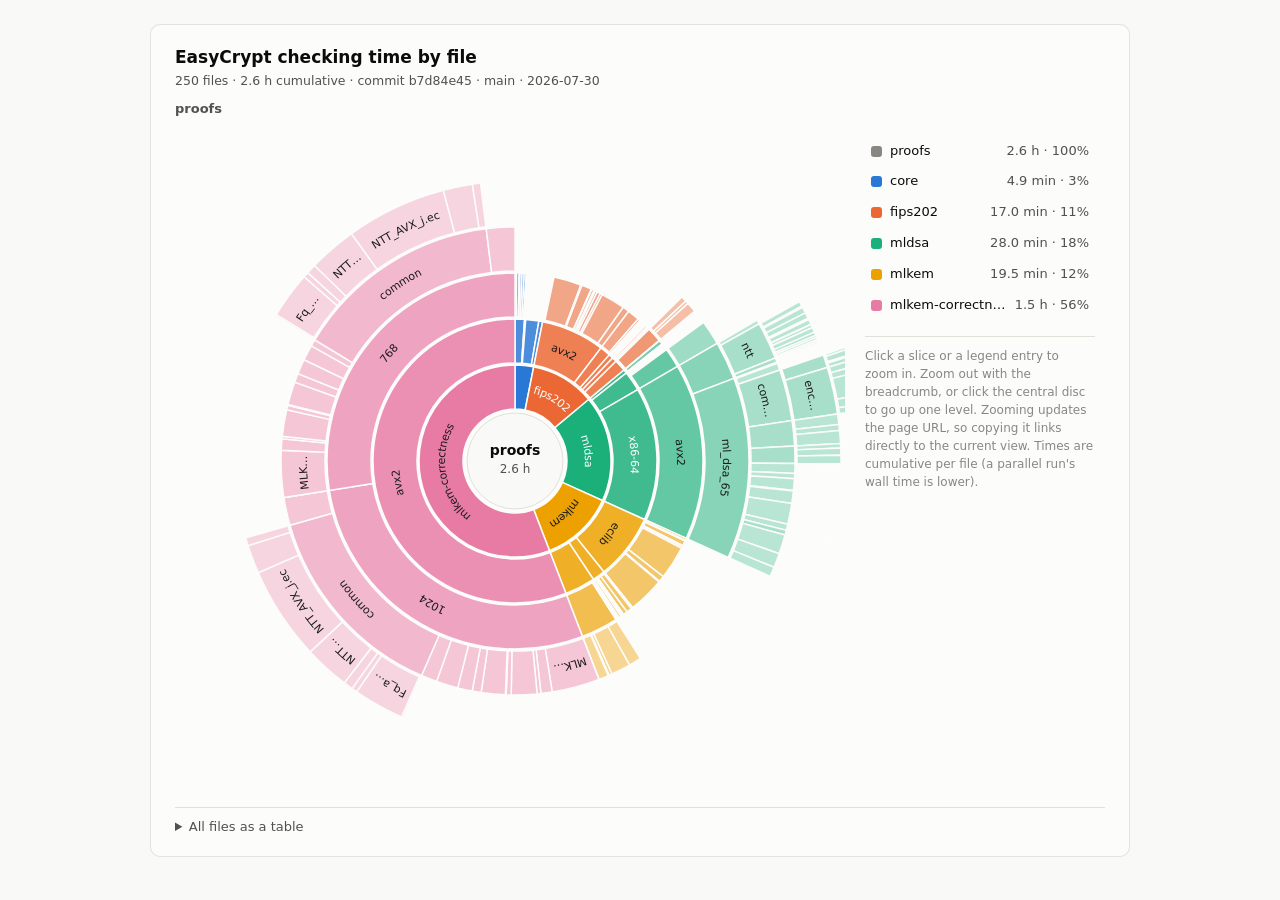
==== commit 5554cc47: "timing: b7d84e4578e24511b118707c28970d5329b442f3" ====
--- a/index.html
+++ b/index.html
@@ -100,7 +100,7 @@
 </div>
 <div id="tip"></div>
 <script>
-const DATA = {"meta": {"repo": "strub/jasmin-nist", "branch": "main", "commit": "c39aa303", "run_id": 30544326215, "date": "2026-07-30T12:51:43.815406+00:00", "files": 250, "total_seconds": 9327.7}, "tree": {"name": "proofs", "children": [{"name": "core", "children": [{"name": "eclib", "children": [{"name": "CircuitBindings.ec", "seconds": 7.3}, {"name": "CircuitBindingsExtra.ec", "seconds": 4.3}, {"name": "CoreUtils.ec", "seconds": 0.2}, {"name": "DistrExtra.ec", "seconds": 21.4}, {"name": "EclibExtra.ec", "seconds": 5.3}, {"name": "JArrayExtra.ec", "seconds": 1.3}, {"name": "JWordExtra.ec", "seconds": 19.0}, {"name": "JWordList.ec", "seconds": 17.5}, {"name": "JWord_extra.ec", "seconds": 17.7}, {"name": "ListExtra.ec", "seconds": 0.5}, {"name": "List_extra.ec", "seconds": 1.3}, {"name": "W16extra.ec", "seconds": 2.6}, {"name": "W8extra.ec", "seconds": 1.9}, {"name": "xof.ec", "seconds": 0.3}]}, {"name": "stdlib", "children": [{"name": "algebra", "children": [{"name": "MaxBigop.eca", "seconds": 0.5}, {"name": "PolyReduceZpCentered.ec", "seconds": 6.3}, {"name": "TypeWithBot.eca", "seconds": 0.2}, {"name": "ZModPCentered.ec", "seconds": 6.0}]}, {"name": "datatypes", "children": [{"name": "Nneg.ec", "seconds": 0.7}]}]}, {"name": "xarrays", "children": [{"name": "XArray1024.ec", "seconds": 5.6}, {"name": "XArray1088.ec", "seconds": 4.3}, {"name": "XArray1152.ec", "seconds": 3.5}, {"name": "XArray128.ec", "seconds": 5.6}, {"name": "XArray1408.ec", "seconds": 3.5}, {"name": "XArray1410.ec", "seconds": 5.0}, {"name": "XArray1536.ec", "seconds": 3.1}, {"name": "XArray1568.ec", "seconds": 4.3}, {"name": "XArray16.ec", "seconds": 5.7}, {"name": "XArray160.ec", "seconds": 6.1}, {"name": "XArray2048.ec", "seconds": 4.1}, {"name": "XArray24.ec", "seconds": 4.4}, {"name": "XArray25.ec", "seconds": 3.5}, {"name": "XArray256.ec", "seconds": 7.7}, {"name": "XArray32.ec", "seconds": 5.4}, {"name": "XArray320.ec", "seconds": 4.9}, {"name": "XArray384.ec", "seconds": 4.8}, {"name": "XArray4.ec", "seconds": 5.0}, {"name": "XArray40.ec", "seconds": 3.7}, {"name": "XArray416.ec", "seconds": 5.2}, {"name": "XArray48.ec", "seconds": 4.9}, {"name": "XArray5.ec", "seconds": 3.7}, {"name": "XArray5120.ec", "seconds": 2.9}, {"name": "XArray56.ec", "seconds": 4.2}, {"name": "XArray6.ec", "seconds": 3.3}, {"name": "XArray640.ec", "seconds": 4.9}, {"name": "XArray7.ec", "seconds": 3.4}, {"name": "XArray768.ec", "seconds": 5.5}, {"name": "XArray7680.ec", "seconds": 3.6}, {"name": "XArray8.ec", "seconds": 4.5}, {"name": "XArray960.ec", "seconds": 5.0}]}, {"name": "xwords", "children": [{"name": "XWord10.ec", "seconds": 3.2}, {"name": "XWord11.ec", "seconds": 3.7}, {"name": "XWord12.ec", "seconds": 3.7}, {"name": "XWord128.ec", "seconds": 3.5}, {"name": "XWord13.ec", "seconds": 3.5}, {"name": "XWord20.ec", "seconds": 3.6}, {"name": "XWord256.ec", "seconds": 4.1}, {"name": "XWord4.ec", "seconds": 3.6}, {"name": "XWord5.ec", "seconds": 3.3}, {"name": "XWord512.ec", "seconds": 5.0}, {"name": "XWord64.ec", "seconds": 3.5}]}]}, {"name": "fips202", "children": [{"name": "avx2", "children": [{"name": "Avx2_extra.ec", "seconds": 4.6}, {"name": "Keccak1600_avx2.ec", "seconds": 9.2}, {"name": "Keccak1600_avx2x4.ec", "seconds": 6.4}, {"name": "Keccak1600_fixedsizes_avx2.ec", "seconds": 223.9}, {"name": "Keccak1600_fixedsizes_avx2x4.ec", "seconds": 9.2}, {"name": "Keccak1600_updstate_avx2.ec", "seconds": 80.1}, {"name": "Keccak1600_updstate_avx2x4.ec", "seconds": 5.3}, {"name": "Keccakf1600_avx2.ec", "seconds": 18.8}, {"name": "Keccakf1600_avx2x4.ec", "seconds": 11.2}, {"name": "Keccakf1600_avx2x4_generic.ec", "seconds": 18.8}, {"name": "Keccakf1600_avx2x4_native.ec", "seconds": 27.3}, {"name": "Keccakf1600_avx2x4_orig.ec", "seconds": 17.3}, {"name": "kck_abs_bindings.ec", "seconds": 225.8}, {"name": "kck_bindings.ec", "seconds": 54.5}]}, {"name": "common", "children": [{"name": "Keccak1600_subreadwrite.ec", "seconds": 96.3}, {"name": "keccak_bindings.ec", "seconds": 18.5}]}, {"name": "extracted", "children": [{"name": "Keccak1600_Jazz.ec", "seconds": 2.4}, {"name": "Keccak1600_Jazz_ASIZE.ec", "seconds": 2.6}, {"name": "Keccak1600_fixedsizes_avx2_checkXtr.ec", "seconds": 9.0}, {"name": "Keccak1600_fixedsizes_avx2x4_checkXtr.ec", "seconds": 9.4}, {"name": "Keccak1600_fixedsizes_ref_checkXtr.ec", "seconds": 5.7}, {"name": "Keccak1600_subreadwrite_checkXtr.ec", "seconds": 3.7}, {"name": "Keccak1600_updstate_avx2_checkXtr.ec", "seconds": 6.1}, {"name": "Keccak1600_updstate_avx2x4_checkXtr.ec", "seconds": 8.2}]}, {"name": "ref", "children": [{"name": "Keccak1600_fixedsizes_ref.ec", "seconds": 5.9}, {"name": "Keccak1600_ref.ec", "seconds": 3.8}, {"name": "Keccakf1600.ec", "seconds": 3.2}, {"name": "Keccakf1600_basic.ec", "seconds": 16.4}, {"name": "Keccakf1600_opt.ec", "seconds": 9.8}, {"name": "Keccakf1600_ref.ec", "seconds": 10.0}]}, {"name": "spec", "children": [{"name": "FIPS202_Keccakf1600.ec", "seconds": 1.5}, {"name": "FIPS202_SHA3.ec", "seconds": 1.4}, {"name": "Keccak1600_arrays.ec", "seconds": 1.3}, {"name": "properties", "children": [{"name": "FIPS202_SHA3_Spec.ec", "seconds": 36.1}, {"name": "Keccak1600_Spec.ec", "seconds": 25.7}, {"name": "Keccakf1600_Spec.ec", "seconds": 35.0}]}]}]}, {"name": "mldsa", "children": [{"name": "eclib", "children": [{"name": "ArrayExtra.ec", "seconds": 1.1}, {"name": "CoreUtils.ec", "seconds": 0.2}, {"name": "JArrayExtra.ec", "seconds": 1.2}, {"name": "JWordExtra.ec", "seconds": 33.0}, {"name": "ListExtra.ec", "seconds": 0.5}, {"name": "bindings.ec", "seconds": 3.3}, {"name": "xof.ec", "seconds": 0.3}]}, {"name": "spec", "children": [{"name": "Conversion.ec", "seconds": 4.4}, {"name": "GFq.ec", "seconds": 2.2}, {"name": "MLDSA.ec", "seconds": 4.5}, {"name": "MLDSA_SP.ec", "seconds": 3.8}, {"name": "MLDSA_W32_Rep.ec", "seconds": 6.9}, {"name": "Parameters.ec", "seconds": 2.1}, {"name": "Rq.ec", "seconds": 2.8}, {"name": "Sampling.ec", "seconds": 3.9}, {"name": "Serialization.ec", "seconds": 42.5}, {"name": "Symmetric.ec", "seconds": 3.7}, {"name": "VecMat.ec", "seconds": 5.9}, {"name": "properties", "children": [{"name": "ZqRounding.eca", "seconds": 127.9}]}]}, {"name": "x86-64", "children": [{"name": "avx2", "children": [{"name": "common", "children": [{"name": "avx2red.ec", "seconds": 22.2}, {"name": "ntt", "children": [{"name": "crspoly.ec", "seconds": 2.1}, {"name": "fnttalg.ec", "seconds": 23.4}, {"name": "fnttalgcorrect.ec", "seconds": 7.1}, {"name": "fnttcorrect.ec", "seconds": 27.8}, {"name": "inttalg.ec", "seconds": 27.5}, {"name": "inttalgcorrect.ec", "seconds": 7.0}, {"name": "inttcorrect.ec", "seconds": 24.2}, {"name": "listred.ec", "seconds": 1.0}, {"name": "nttalg.ec", "seconds": 15.2}, {"name": "nttlogspec.ec", "seconds": 0.7}, {"name": "nttpoly.ec", "seconds": 23.1}, {"name": "nttspec.ec", "seconds": 15.6}, {"name": "nttzetas.ec", "seconds": 9.9}, {"name": "pwmulcorrect.ec", "seconds": 10.5}, {"name": "pwmultest.ec", "seconds": 8.2}]}, {"name": "sample", "children": [{"name": "agree.ec", "seconds": 2.0}, {"name": "errshuffle.ec", "seconds": 7.5}, {"name": "prefixarray.ec", "seconds": 1.8}, {"name": "rejstream.ec", "seconds": 2.5}, {"name": "sha3x4.ec", "seconds": 7.7}, {"name": "warraypack.ec", "seconds": 1.9}]}]}, {"name": "ml_dsa_65", "children": [{"name": "arithmetic", "children": [{"name": "rounding.ec", "seconds": 6.2}]}, {"name": "column_vector.ec", "seconds": 39.1}, {"name": "common", "children": [{"name": "arithmetic", "children": [{"name": "common_invert_ntt.ec", "seconds": 9.6}, {"name": "common_modular.ec", "seconds": 24.6}, {"name": "common_ntt.ec", "seconds": 6.1}, {"name": "common_rounding.ec", "seconds": 18.3}]}, {"name": "encoding", "children": [{"name": "s1.ec", "seconds": 27.2}, {"name": "s2.ec", "seconds": 27.1}, {"name": "signature.ec", "seconds": 69.1}, {"name": "t0.ec", "seconds": 38.2}, {"name": "t1.ec", "seconds": 26.0}]}]}, {"name": "coresamplers", "children": [{"name": "Aexpand.ec", "seconds": 48.6}, {"name": "Mexpand.ec", "seconds": 27.5}, {"name": "Sexpand.ec", "seconds": 52.1}]}, {"name": "encoding", "children": [{"name": "commitment.ec", "seconds": 20.5}, {"name": "error_polynomial.ec", "seconds": 31.7}, {"name": "gamma1.ec", "seconds": 39.6}]}, {"name": "hashing.ec", "seconds": 53.5}, {"name": "hashing_4x.ec", "seconds": 27.8}, {"name": "keygen.ec", "seconds": 61.9}, {"name": "ml_dsa_65_avx2.ec", "seconds": 3.5}, {"name": "mldsa_65_prelude.ec", "seconds": 67.4}, {"name": "polynomial.ec", "seconds": 117.0}, {"name": "row_vector.ec", "seconds": 33.1}, {"name": "sample", "children": [{"name": "challenge.ec", "seconds": 6.3}, {"name": "error_vectors.ec", "seconds": 6.3}, {"name": "mask.ec", "seconds": 6.3}, {"name": "matrix_A.ec", "seconds": 6.3}]}, {"name": "sign.ec", "seconds": 104.7}, {"name": "sign_norm_checks.ec", "seconds": 77.9}, {"name": "verify.ec", "seconds": 52.4}]}]}]}]}, {"name": "mlkem", "children": [{"name": "eclib", "children": [{"name": "AVX2_Ops.ec", "seconds": 18.2}, {"name": "Fastexp.ec", "seconds": 1.4}, {"name": "For.ec", "seconds": 1.2}, {"name": "IntDiv_extra.ec", "seconds": 2.7}, {"name": "Jcheck.ec", "seconds": 1.0}, {"name": "MLKEMFCLib.ec", "seconds": 39.3}, {"name": "Montgomery.ec", "seconds": 8.9}, {"name": "Montgomery16.ec", "seconds": 15.9}, {"name": "NTTAlgebra.ec", "seconds": 269.0}, {"name": "NTT_Fq.ec", "seconds": 48.0}, {"name": "barrett_mlkem_general.ec", "seconds": 2.4}, {"name": "mlkem_bindings.ec", "seconds": 3.7}, {"name": "mlkem_filters.ec", "seconds": 290.7}]}, {"name": "security", "children": [{"name": "FLPRG.eca", "seconds": 0.1}, {"name": "FO_MLKEM.ec", "seconds": 12.9}, {"name": "FO_TT.ec", "seconds": 42.8}, {"name": "FO_UU.ec", "seconds": 35.2}, {"name": "KEM_ROM.ec", "seconds": 1.1}, {"name": "MLWE.ec", "seconds": 8.2}, {"name": "MLWE_PKE.ec", "seconds": 11.5}, {"name": "MLWE_PKE_Basic.ec", "seconds": 4.4}, {"name": "MLWE_PKE_Hash.ec", "seconds": 18.6}, {"name": "PKE_ROM.ec", "seconds": 2.6}]}, {"name": "spec", "children": [{"name": "GFq.ec", "seconds": 0.9}, {"name": "KPKE.ec", "seconds": 3.2}, {"name": "MLKEM.ec", "seconds": 3.3}, {"name": "Parameters.ec", "seconds": 0.8}, {"name": "Rq.ec", "seconds": 3.5}, {"name": "Sampling.ec", "seconds": 3.3}, {"name": "Serialization.ec", "seconds": 3.4}, {"name": "Symmetric.ec", "seconds": 3.2}, {"name": "VecMat.ec", "seconds": 4.7}, {"name": "properties", "children": [{"name": "Correctness.ec", "seconds": 82.3}, {"name": "EncDecCorrectness.ec", "seconds": 94.4}, {"name": "InnerPKE_Op.ec", "seconds": 20.9}, {"name": "MLKEMLib.ec", "seconds": 5.7}, {"name": "MLKEMSecurity.ec", "seconds": 63.4}]}]}]}, {"name": "mlkem-correctness", "children": [{"name": "avx2", "children": [{"name": "1024", "children": [{"name": "MLKEM1024_prelude.ec", "seconds": 0.5}, {"name": "MLKEM_InnerPKE_avx2_new.ec", "seconds": 306.9}, {"name": "MLKEM_KEM_avx2.ec", "seconds": 72.5}, {"name": "MLKEM_PolyVec_avx2.ec", "seconds": 25.0}, {"name": "MLKEM_PolyVec_avx2_circuit.ec", "seconds": 164.0}, {"name": "MLKEM_Poly_avx2_circuit_1024.ec", "seconds": 31.8}, {"name": "MLKEM_W16_Rep.ec", "seconds": 5.3}, {"name": "MLKEM_avx2_equivs.ec", "seconds": 0.1}, {"name": "MLKEM_genmatrix_avx2.ec", "seconds": 156.6}, {"name": "MLKEM_getnoise_avx2.ec", "seconds": 57.2}, {"name": "MLKEM_keccak_avx2.ec", "seconds": 93.0}, {"name": "NTT_avx2.ec", "seconds": 135.3}, {"name": "circuit_sem_1024.ec", "seconds": 73.3}, {"name": "common", "children": [{"name": "Fq.ec", "seconds": 10.3}, {"name": "Fq_avx2.ec", "seconds": 275.8}, {"name": "MLKEM_Poly_avx2.ec", "seconds": 30.4}, {"name": "MLKEM_Poly_avx2_circuit.ec", "seconds": 52.6}, {"name": "NTT_AVX_Fq.ec", "seconds": 247.0}, {"name": "NTT_AVX_j.ec", "seconds": 510.5}, {"name": "NTT_avx2_poly.ec", "seconds": 153.6}, {"name": "circuit_semantics.ec", "seconds": 44.1}]}, {"name": "mlkem_filters_bridge.ec", "seconds": 180.3}]}, {"name": "768", "children": [{"name": "MLKEM768_prelude.ec", "seconds": 0.5}, {"name": "MLKEM_InnerPKE_avx2_new.ec", "seconds": 300.1}, {"name": "MLKEM_KEM_avx2.ec", "seconds": 73.1}, {"name": "MLKEM_PolyVec_avx2.ec", "seconds": 16.5}, {"name": "MLKEM_PolyVec_avx2_circuit.ec", "seconds": 171.7}, {"name": "MLKEM_Poly_avx2_circuit_768.ec", "seconds": 28.9}, {"name": "MLKEM_W16_Rep.ec", "seconds": 5.2}, {"name": "MLKEM_avx2_equivs.ec", "seconds": 0.1}, {"name": "MLKEM_genmatrix_avx2.ec", "seconds": 149.4}, {"name": "MLKEM_getnoise_avx2.ec", "seconds": 58.4}, {"name": "MLKEM_keccak_avx2.ec", "seconds": 98.2}, {"name": "NTT_avx2.ec", "seconds": 101.2}, {"name": "circuit_sem_768.ec", "seconds": 44.3}, {"name": "common", "children": [{"name": "Fq.ec", "seconds": 9.8}, {"name": "Fq_avx2.ec", "seconds": 281.5}, {"name": "MLKEM_Poly_avx2.ec", "seconds": 29.9}, {"name": "MLKEM_Poly_avx2_circuit.ec", "seconds": 52.0}, {"name": "NTT_AVX_Fq.ec", "seconds": 259.5}, {"name": "NTT_AVX_j.ec", "seconds": 547.9}, {"name": "NTT_avx2_poly.ec", "seconds": 157.3}, {"name": "circuit_semantics.ec", "seconds": 43.8}]}, {"name": "mlkem_filters_bridge.ec", "seconds": 183.8}]}]}]}]}};
+const DATA = {"meta": {"repo": "strub/jasmin-nist", "branch": "main", "commit": "b7d84e45", "run_id": 30559725609, "date": "2026-07-30T16:04:10.783369+00:00", "files": 250, "total_seconds": 9412.7}, "tree": {"name": "proofs", "children": [{"name": "core", "children": [{"name": "eclib", "children": [{"name": "CircuitBindings.ec", "seconds": 7.5}, {"name": "CircuitBindingsExtra.ec", "seconds": 4.5}, {"name": "CoreUtils.ec", "seconds": 0.2}, {"name": "DistrExtra.ec", "seconds": 21.4}, {"name": "EclibExtra.ec", "seconds": 5.4}, {"name": "JArrayExtra.ec", "seconds": 1.2}, {"name": "JWordExtra.ec", "seconds": 16.0}, {"name": "JWordList.ec", "seconds": 17.5}, {"name": "JWord_extra.ec", "seconds": 17.7}, {"name": "ListExtra.ec", "seconds": 0.6}, {"name": "List_extra.ec", "seconds": 1.3}, {"name": "W16extra.ec", "seconds": 5.6}, {"name": "W8extra.ec", "seconds": 1.9}, {"name": "xof.ec", "seconds": 0.3}]}, {"name": "stdlib", "children": [{"name": "algebra", "children": [{"name": "MaxBigop.eca", "seconds": 0.5}, {"name": "PolyReduceZpCentered.ec", "seconds": 6.2}, {"name": "TypeWithBot.eca", "seconds": 0.2}, {"name": "ZModPCentered.ec", "seconds": 4.4}]}, {"name": "datatypes", "children": [{"name": "Nneg.ec", "seconds": 0.7}]}]}, {"name": "xarrays", "children": [{"name": "XArray1024.ec", "seconds": 5.5}, {"name": "XArray1088.ec", "seconds": 4.2}, {"name": "XArray1152.ec", "seconds": 3.1}, {"name": "XArray128.ec", "seconds": 5.9}, {"name": "XArray1408.ec", "seconds": 3.5}, {"name": "XArray1410.ec", "seconds": 4.9}, {"name": "XArray1536.ec", "seconds": 3.1}, {"name": "XArray1568.ec", "seconds": 4.2}, {"name": "XArray16.ec", "seconds": 5.6}, {"name": "XArray160.ec", "seconds": 6.0}, {"name": "XArray2048.ec", "seconds": 4.2}, {"name": "XArray24.ec", "seconds": 4.1}, {"name": "XArray25.ec", "seconds": 3.5}, {"name": "XArray256.ec", "seconds": 7.7}, {"name": "XArray32.ec", "seconds": 5.5}, {"name": "XArray320.ec", "seconds": 4.8}, {"name": "XArray384.ec", "seconds": 4.8}, {"name": "XArray4.ec", "seconds": 4.9}, {"name": "XArray40.ec", "seconds": 3.7}, {"name": "XArray416.ec", "seconds": 4.9}, {"name": "XArray48.ec", "seconds": 5.0}, {"name": "XArray5.ec", "seconds": 3.5}, {"name": "XArray5120.ec", "seconds": 3.0}, {"name": "XArray56.ec", "seconds": 4.2}, {"name": "XArray6.ec", "seconds": 3.6}, {"name": "XArray640.ec", "seconds": 4.9}, {"name": "XArray7.ec", "seconds": 3.5}, {"name": "XArray768.ec", "seconds": 5.1}, {"name": "XArray7680.ec", "seconds": 3.6}, {"name": "XArray8.ec", "seconds": 4.5}, {"name": "XArray960.ec", "seconds": 4.9}]}, {"name": "xwords", "children": [{"name": "XWord10.ec", "seconds": 3.7}, {"name": "XWord11.ec", "seconds": 3.7}, {"name": "XWord12.ec", "seconds": 3.2}, {"name": "XWord128.ec", "seconds": 3.5}, {"name": "XWord13.ec", "seconds": 3.2}, {"name": "XWord20.ec", "seconds": 3.6}, {"name": "XWord256.ec", "seconds": 4.0}, {"name": "XWord4.ec", "seconds": 3.6}, {"name": "XWord5.ec", "seconds": 3.5}, {"name": "XWord512.ec", "seconds": 4.9}, {"name": "XWord64.ec", "seconds": 3.5}]}]}, {"name": "fips202", "children": [{"name": "avx2", "children": [{"name": "Avx2_extra.ec", "seconds": 4.4}, {"name": "Keccak1600_avx2.ec", "seconds": 9.3}, {"name": "Keccak1600_avx2x4.ec", "seconds": 6.4}, {"name": "Keccak1600_fixedsizes_avx2.ec", "seconds": 222.9}, {"name": "Keccak1600_fixedsizes_avx2x4.ec", "seconds": 9.4}, {"name": "Keccak1600_updstate_avx2.ec", "seconds": 79.9}, {"name": "Keccak1600_updstate_avx2x4.ec", "seconds": 5.4}, {"name": "Keccakf1600_avx2.ec", "seconds": 19.2}, {"name": "Keccakf1600_avx2x4.ec", "seconds": 11.3}, {"name": "Keccakf1600_avx2x4_generic.ec", "seconds": 17.1}, {"name": "Keccakf1600_avx2x4_native.ec", "seconds": 27.0}, {"name": "Keccakf1600_avx2x4_orig.ec", "seconds": 17.6}, {"name": "kck_abs_bindings.ec", "seconds": 195.4}, {"name": "kck_bindings.ec", "seconds": 54.6}]}, {"name": "common", "children": [{"name": "Keccak1600_subreadwrite.ec", "seconds": 96.9}, {"name": "keccak_bindings.ec", "seconds": 18.5}]}, {"name": "extracted", "children": [{"name": "Keccak1600_Jazz.ec", "seconds": 2.4}, {"name": "Keccak1600_Jazz_ASIZE.ec", "seconds": 2.6}, {"name": "Keccak1600_fixedsizes_avx2_checkXtr.ec", "seconds": 8.9}, {"name": "Keccak1600_fixedsizes_avx2x4_checkXtr.ec", "seconds": 9.5}, {"name": "Keccak1600_fixedsizes_ref_checkXtr.ec", "seconds": 5.7}, {"name": "Keccak1600_subreadwrite_checkXtr.ec", "seconds": 3.8}, {"name": "Keccak1600_updstate_avx2_checkXtr.ec", "seconds": 6.1}, {"name": "Keccak1600_updstate_avx2x4_checkXtr.ec", "seconds": 8.2}]}, {"name": "ref", "children": [{"name": "Keccak1600_fixedsizes_ref.ec", "seconds": 6.0}, {"name": "Keccak1600_ref.ec", "seconds": 3.9}, {"name": "Keccakf1600.ec", "seconds": 3.2}, {"name": "Keccakf1600_basic.ec", "seconds": 16.5}, {"name": "Keccakf1600_opt.ec", "seconds": 10.0}, {"name": "Keccakf1600_ref.ec", "seconds": 10.0}]}, {"name": "spec", "children": [{"name": "FIPS202_Keccakf1600.ec", "seconds": 1.5}, {"name": "FIPS202_SHA3.ec", "seconds": 1.5}, {"name": "Keccak1600_arrays.ec", "seconds": 1.4}, {"name": "properties", "children": [{"name": "FIPS202_SHA3_Spec.ec", "seconds": 36.1}, {"name": "Keccak1600_Spec.ec", "seconds": 20.3}, {"name": "Keccakf1600_Spec.ec", "seconds": 64.8}]}]}]}, {"name": "mldsa", "children": [{"name": "eclib", "children": [{"name": "ArrayExtra.ec", "seconds": 1.1}, {"name": "CoreUtils.ec", "seconds": 0.2}, {"name": "JArrayExtra.ec", "seconds": 1.2}, {"name": "JWordExtra.ec", "seconds": 33.0}, {"name": "ListExtra.ec", "seconds": 0.5}, {"name": "bindings.ec", "seconds": 3.4}, {"name": "xof.ec", "seconds": 0.3}]}, {"name": "spec", "children": [{"name": "Conversion.ec", "seconds": 4.4}, {"name": "GFq.ec", "seconds": 2.2}, {"name": "MLDSA.ec", "seconds": 4.5}, {"name": "MLDSA_SP.ec", "seconds": 3.8}, {"name": "MLDSA_W32_Rep.ec", "seconds": 6.9}, {"name": "Parameters.ec", "seconds": 2.1}, {"name": "Rq.ec", "seconds": 2.7}, {"name": "Sampling.ec", "seconds": 3.8}, {"name": "Serialization.ec", "seconds": 12.4}, {"name": "Symmetric.ec", "seconds": 3.7}, {"name": "VecMat.ec", "seconds": 5.9}, {"name": "properties", "children": [{"name": "ZqRounding.eca", "seconds": 160.4}]}]}, {"name": "x86-64", "children": [{"name": "avx2", "children": [{"name": "common", "children": [{"name": "avx2red.ec", "seconds": 22.3}, {"name": "ntt", "children": [{"name": "crspoly.ec", "seconds": 2.2}, {"name": "fnttalg.ec", "seconds": 23.5}, {"name": "fnttalgcorrect.ec", "seconds": 6.9}, {"name": "fnttcorrect.ec", "seconds": 28.2}, {"name": "inttalg.ec", "seconds": 27.5}, {"name": "inttalgcorrect.ec", "seconds": 7.2}, {"name": "inttcorrect.ec", "seconds": 23.8}, {"name": "listred.ec", "seconds": 1.0}, {"name": "nttalg.ec", "seconds": 14.9}, {"name": "nttlogspec.ec", "seconds": 0.8}, {"name": "nttpoly.ec", "seconds": 22.7}, {"name": "nttspec.ec", "seconds": 15.8}, {"name": "nttzetas.ec", "seconds": 9.9}, {"name": "pwmulcorrect.ec", "seconds": 10.5}, {"name": "pwmultest.ec", "seconds": 8.2}]}, {"name": "sample", "children": [{"name": "agree.ec", "seconds": 2.2}, {"name": "errshuffle.ec", "seconds": 7.6}, {"name": "prefixarray.ec", "seconds": 1.7}, {"name": "rejstream.ec", "seconds": 2.6}, {"name": "sha3x4.ec", "seconds": 7.8}, {"name": "warraypack.ec", "seconds": 1.9}]}]}, {"name": "ml_dsa_65", "children": [{"name": "arithmetic", "children": [{"name": "rounding.ec", "seconds": 6.2}]}, {"name": "column_vector.ec", "seconds": 38.2}, {"name": "common", "children": [{"name": "arithmetic", "children": [{"name": "common_invert_ntt.ec", "seconds": 9.9}, {"name": "common_modular.ec", "seconds": 25.3}, {"name": "common_ntt.ec", "seconds": 6.3}, {"name": "common_rounding.ec", "seconds": 18.9}]}, {"name": "encoding", "children": [{"name": "s1.ec", "seconds": 27.7}, {"name": "s2.ec", "seconds": 27.4}, {"name": "signature.ec", "seconds": 97.0}, {"name": "t0.ec", "seconds": 39.4}, {"name": "t1.ec", "seconds": 26.9}]}]}, {"name": "coresamplers", "children": [{"name": "Aexpand.ec", "seconds": 48.7}, {"name": "Mexpand.ec", "seconds": 28.0}, {"name": "Sexpand.ec", "seconds": 60.3}]}, {"name": "encoding", "children": [{"name": "commitment.ec", "seconds": 20.9}, {"name": "error_polynomial.ec", "seconds": 32.3}, {"name": "gamma1.ec", "seconds": 40.1}]}, {"name": "hashing.ec", "seconds": 53.8}, {"name": "hashing_4x.ec", "seconds": 27.6}, {"name": "keygen.ec", "seconds": 63.0}, {"name": "ml_dsa_65_avx2.ec", "seconds": 3.8}, {"name": "mldsa_65_prelude.ec", "seconds": 67.4}, {"name": "polynomial.ec", "seconds": 112.9}, {"name": "row_vector.ec", "seconds": 33.5}, {"name": "sample", "children": [{"name": "challenge.ec", "seconds": 6.5}, {"name": "error_vectors.ec", "seconds": 6.4}, {"name": "mask.ec", "seconds": 6.2}, {"name": "matrix_A.ec", "seconds": 6.3}]}, {"name": "sign.ec", "seconds": 104.9}, {"name": "sign_norm_checks.ec", "seconds": 78.0}, {"name": "verify.ec", "seconds": 52.5}]}]}]}]}, {"name": "mlkem", "children": [{"name": "eclib", "children": [{"name": "AVX2_Ops.ec", "seconds": 17.8}, {"name": "Fastexp.ec", "seconds": 1.4}, {"name": "For.ec", "seconds": 1.2}, {"name": "IntDiv_extra.ec", "seconds": 2.7}, {"name": "Jcheck.ec", "seconds": 0.9}, {"name": "MLKEMFCLib.ec", "seconds": 39.3}, {"name": "Montgomery.ec", "seconds": 8.6}, {"name": "Montgomery16.ec", "seconds": 15.5}, {"name": "NTTAlgebra.ec", "seconds": 268.8}, {"name": "NTT_Fq.ec", "seconds": 48.2}, {"name": "barrett_mlkem_general.ec", "seconds": 2.4}, {"name": "mlkem_bindings.ec", "seconds": 3.5}, {"name": "mlkem_filters.ec", "seconds": 294.3}]}, {"name": "security", "children": [{"name": "FLPRG.eca", "seconds": 0.1}, {"name": "FO_MLKEM.ec", "seconds": 12.8}, {"name": "FO_TT.ec", "seconds": 42.8}, {"name": "FO_UU.ec", "seconds": 34.8}, {"name": "KEM_ROM.ec", "seconds": 1.1}, {"name": "MLWE.ec", "seconds": 8.3}, {"name": "MLWE_PKE.ec", "seconds": 11.5}, {"name": "MLWE_PKE_Basic.ec", "seconds": 4.3}, {"name": "MLWE_PKE_Hash.ec", "seconds": 18.4}, {"name": "PKE_ROM.ec", "seconds": 2.5}]}, {"name": "spec", "children": [{"name": "GFq.ec", "seconds": 1.0}, {"name": "KPKE.ec", "seconds": 3.4}, {"name": "MLKEM.ec", "seconds": 3.4}, {"name": "Parameters.ec", "seconds": 0.8}, {"name": "Rq.ec", "seconds": 3.6}, {"name": "Sampling.ec", "seconds": 3.3}, {"name": "Serialization.ec", "seconds": 3.4}, {"name": "Symmetric.ec", "seconds": 3.3}, {"name": "VecMat.ec", "seconds": 5.6}, {"name": "properties", "children": [{"name": "Correctness.ec", "seconds": 81.8}, {"name": "EncDecCorrectness.ec", "seconds": 126.4}, {"name": "InnerPKE_Op.ec", "seconds": 20.4}, {"name": "MLKEMLib.ec", "seconds": 5.8}, {"name": "MLKEMSecurity.ec", "seconds": 63.8}]}]}]}, {"name": "mlkem-correctness", "children": [{"name": "avx2", "children": [{"name": "1024", "children": [{"name": "MLKEM1024_prelude.ec", "seconds": 0.5}, {"name": "MLKEM_InnerPKE_avx2_new.ec", "seconds": 310.0}, {"name": "MLKEM_KEM_avx2.ec", "seconds": 72.9}, {"name": "MLKEM_PolyVec_avx2.ec", "seconds": 24.8}, {"name": "MLKEM_PolyVec_avx2_circuit.ec", "seconds": 166.2}, {"name": "MLKEM_Poly_avx2_circuit_1024.ec", "seconds": 32.0}, {"name": "MLKEM_W16_Rep.ec", "seconds": 5.3}, {"name": "MLKEM_avx2_equivs.ec", "seconds": 0.1}, {"name": "MLKEM_genmatrix_avx2.ec", "seconds": 155.9}, {"name": "MLKEM_getnoise_avx2.ec", "seconds": 58.1}, {"name": "MLKEM_keccak_avx2.ec", "seconds": 94.9}, {"name": "NTT_avx2.ec", "seconds": 141.2}, {"name": "circuit_sem_1024.ec", "seconds": 103.5}, {"name": "common", "children": [{"name": "Fq.ec", "seconds": 9.9}, {"name": "Fq_avx2.ec", "seconds": 275.7}, {"name": "MLKEM_Poly_avx2.ec", "seconds": 29.7}, {"name": "MLKEM_Poly_avx2_circuit.ec", "seconds": 51.5}, {"name": "NTT_AVX_Fq.ec", "seconds": 247.0}, {"name": "NTT_AVX_j.ec", "seconds": 509.6}, {"name": "NTT_avx2_poly.ec", "seconds": 154.3}, {"name": "circuit_semantics.ec", "seconds": 43.7}]}, {"name": "mlkem_filters_bridge.ec", "seconds": 181.0}]}, {"name": "768", "children": [{"name": "MLKEM768_prelude.ec", "seconds": 0.5}, {"name": "MLKEM_InnerPKE_avx2_new.ec", "seconds": 303.9}, {"name": "MLKEM_KEM_avx2.ec", "seconds": 73.1}, {"name": "MLKEM_PolyVec_avx2.ec", "seconds": 16.7}, {"name": "MLKEM_PolyVec_avx2_circuit.ec", "seconds": 172.1}, {"name": "MLKEM_Poly_avx2_circuit_768.ec", "seconds": 29.4}, {"name": "MLKEM_W16_Rep.ec", "seconds": 5.3}, {"name": "MLKEM_avx2_equivs.ec", "seconds": 0.1}, {"name": "MLKEM_genmatrix_avx2.ec", "seconds": 149.2}, {"name": "MLKEM_getnoise_avx2.ec", "seconds": 58.6}, {"name": "MLKEM_keccak_avx2.ec", "seconds": 97.0}, {"name": "NTT_avx2.ec", "seconds": 100.7}, {"name": "circuit_sem_768.ec", "seconds": 43.6}, {"name": "common", "children": [{"name": "Fq.ec", "seconds": 9.9}, {"name": "Fq_avx2.ec", "seconds": 251.3}, {"name": "MLKEM_Poly_avx2.ec", "seconds": 29.4}, {"name": "MLKEM_Poly_avx2_circuit.ec", "seconds": 52.5}, {"name": "NTT_AVX_Fq.ec", "seconds": 261.1}, {"name": "NTT_AVX_j.ec", "seconds": 546.6}, {"name": "NTT_avx2_poly.ec", "seconds": 158.6}, {"name": "circuit_semantics.ec", "seconds": 44.1}]}, {"name": "mlkem_filters_bridge.ec", "seconds": 184.9}]}]}]}]}};
 
 /* ---- palette: categorical slot per top-level directory (validated) ---- */
 const LIGHT = ["#2a78d6", "#eb6834", "#1baf7a", "#eda100", "#e87ba4",
